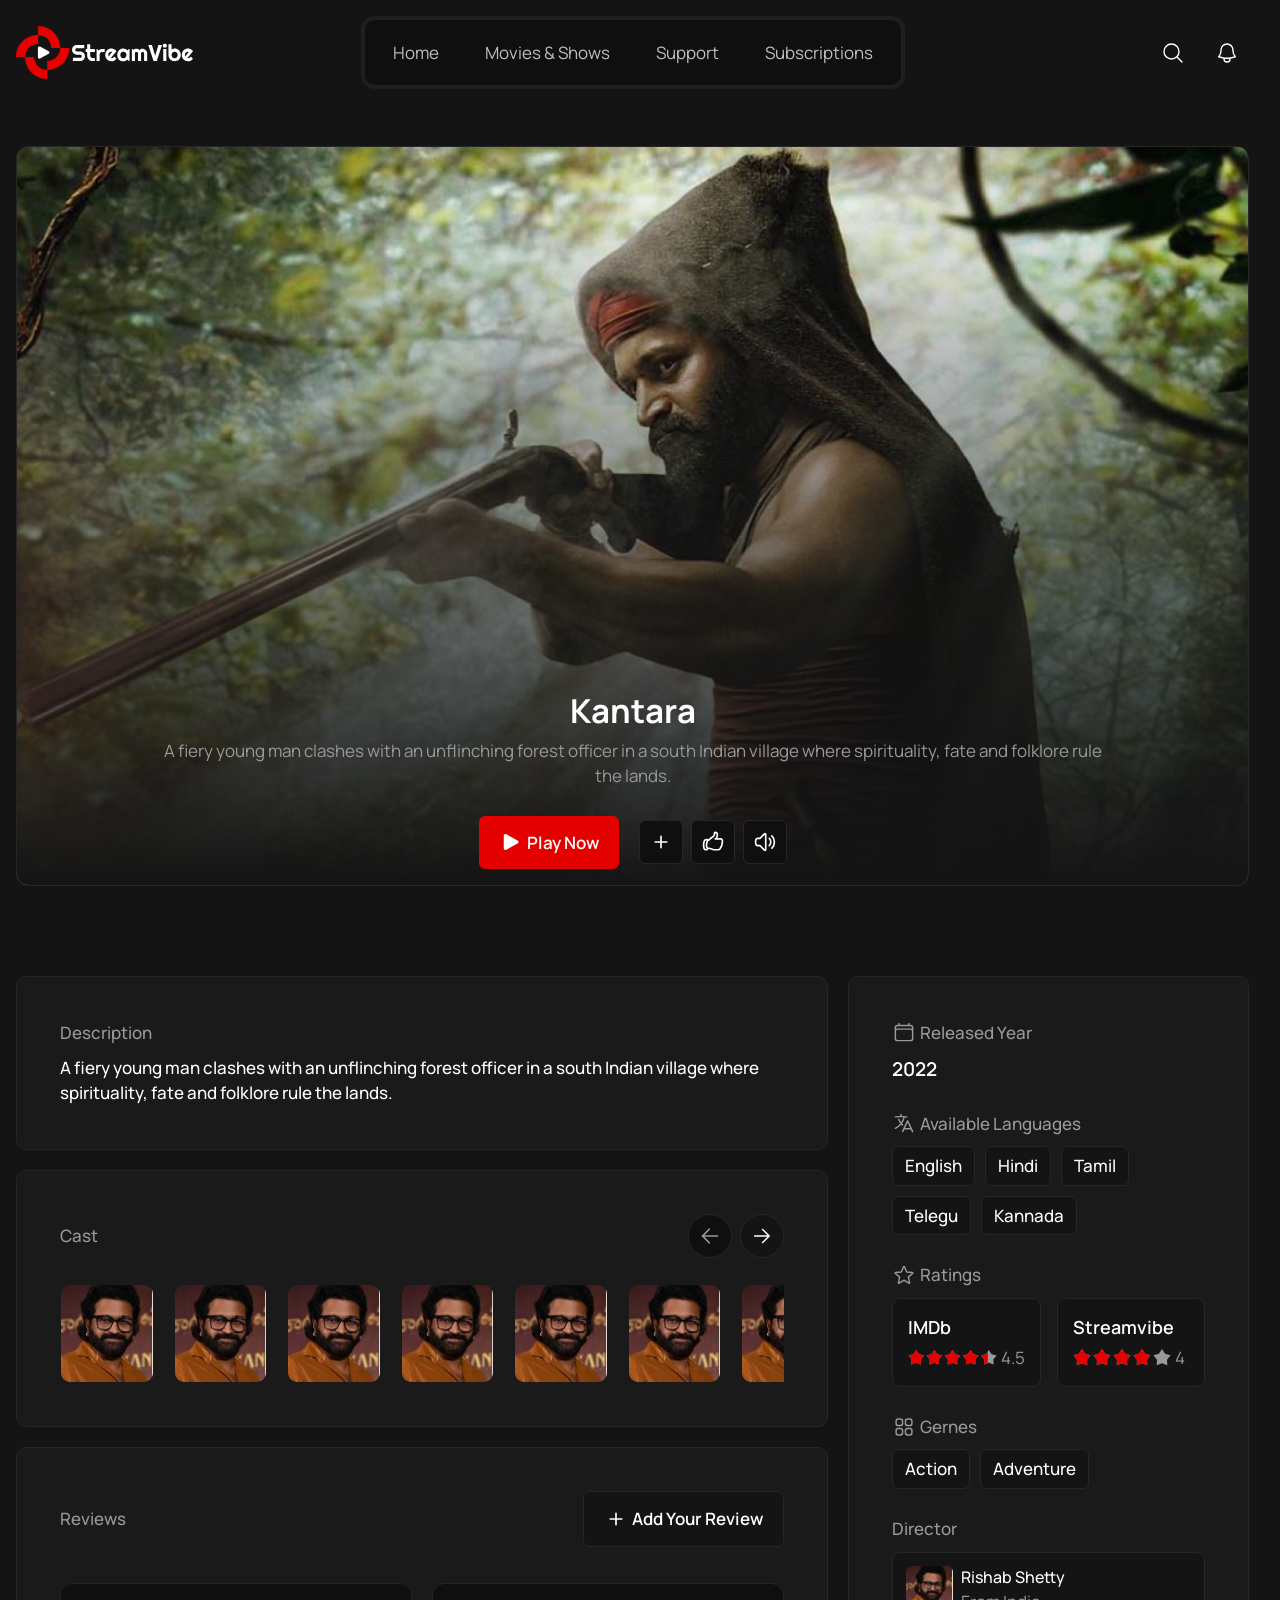
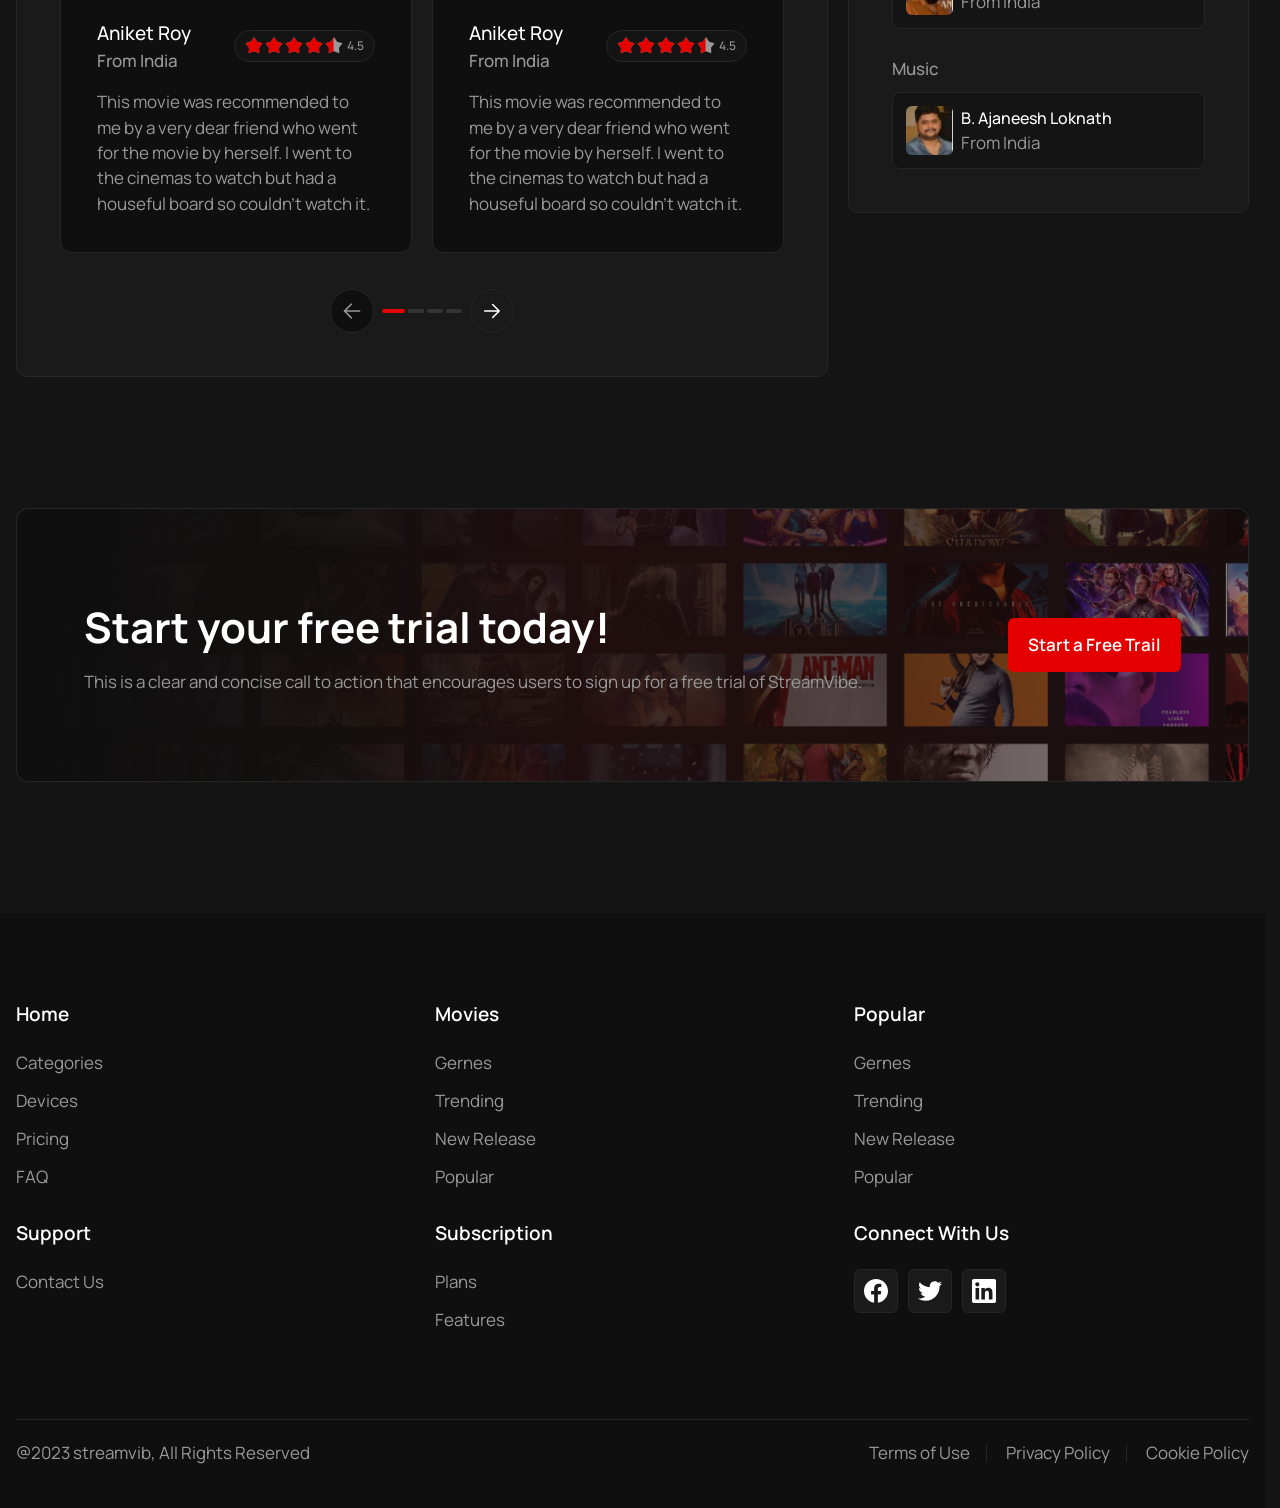
==== movie.html @ 2eebcaee "Add files via upload" ====
<!doctype html>
<html lang="en">
  <head>
    <meta charset="UTF-8">
    <meta name="viewport" content="width=device-width, initial-scale=1.0">
    <title>Stream Vibe | Movie - Kantara</title>
    <link rel="apple-touch-icon" sizes="180x180" href="/assets/images/apple-touch-icon.png">
    <link rel="icon" type="image/png" sizes="32x32" href="/assets/images/favicon-32x32.png">
    <link rel="icon" type="image/png" sizes="16x16" href="/assets/images/favicon-16x16.png">
    <link rel="manifest" href="/assets/site.webmanifest">
    <script src="/assets/main.js" type="module"></script>
    <link rel="stylesheet" href="/assets/bundle.css">
  </head>
  <body>
    <header class="header" data-js-overlay-menu="">
      <div class="header__inner container">
        <a class="header__logo logo" href="/" title="Home" aria-label="Home">
          <img class="logo__image" src="/assets/images/logo.svg" alt="" width="199" height="60" loading="eager">
        </a>
        <dialog class="header__overlay-menu-dialog" data-js-overlay-menu-dialog="">
          <nav class="header__menu">
            <ul class="header__menu-list">
              <li class="header__menu-item">
                <a class="header__menu-link" href="/">Home</a>
              </li>
              <li class="header__menu-item">
                <a class="header__menu-link" href="/movies">Movies &amp; Shows</a>
              </li>
              <li class="header__menu-item">
                <a class="header__menu-link" href="/support">Support</a>
              </li>
              <li class="header__menu-item">
                <a class="header__menu-link" href="/subscriptions">Subscriptions</a>
              </li>
            </ul>
          </nav>
          <div class="header__actions">
            <button class="header__button button button--transparent" title="Search" aria-label="Search" type="button"><span class="button__icon icon">
                <svg fill="none" stroke="currentColor">
                  <use href="/assets/images/icons.svg#search"></use>
                </svg>
              </span></button>
            <button class="header__button button button--transparent" title="Notifications" aria-label="Notifications" type="button"><span class="button__icon icon">
                <svg fill="none" stroke="currentColor">
                  <use href="/assets/images/icons.svg#notification"></use>
                </svg>
              </span></button>
          </div>
        </dialog>
        <button class="header__burger-button visible-tablet burger-button" type="button" aria-label="Open menu" title="Open menu" data-js-overlay-menu-burger-button="">
          <svg class="burger-button__svg" width="30" height="30" viewBox="0 0 100 100">
            <path class="burger-button__line burger-button__line--1" d="M 20,29.000046 H 80.000231 C 80.000231,29.000046 94.498839,28.817352 94.532987,66.711331 94.543142,77.980673 90.966081,81.670246 85.259173,81.668997 79.552261,81.667751 75.000211,74.999942 75.000211,74.999942 L 25.000021,25.000058"></path>
            <path class="burger-button__line burger-button__line--2" d="M 20,50 H 80"></path>
            <path class="burger-button__line burger-button__line--3" d="M 20,70.999954 H 80.000231 C 80.000231,70.999954 94.498839,71.182648 94.532987,33.288669 94.543142,22.019327 90.966081,18.329754 85.259173,18.331003 79.552261,18.332249 75.000211,25.000058 75.000211,25.000058 L 25.000021,74.999942"></path>
          </svg>
        </button>
      </div>
    </header>
    <main class="content">
      <section class="container" aria-labelledby="movie-banner-title">
        <div class="movie-banner-card">
          <img srcset="/assets/images/2-320x166.jpg 320w, /assets/images/2-400x208.jpg 400w, /assets/images/2-640x333.jpg 640w, /assets/images/2-800x416.jpg 800w, /assets/images/2-1024x532.jpg 1024w, /assets/images/2-1280x666.jpg 1280w, /assets/images/2-1440x749.jpg 1440w, /assets/images/2-1594x835.jpg 1594w" src="/assets/images/2-1594x835.jpg" sizes="(min-width: 1594px) 1594px, 100vw" width="1594" height="835" alt decoding="async" loading="lazy" class="movie-banner-card__image">
          <div class="movie-banner-card__inner movie-banner-card__inner--small-padding-y">
            <div class="movie-banner-card__body">
              <h1 class="movie-banner-card__title h3" id="movie-banner-title">Kantara</h1>
              <div class="movie-banner-card__description hidden-mobile">
                <p>A fiery young man clashes with an unflinching forest officer in a south Indian village where spirituality, fate and folklore rule the lands.</p>
              </div>
            </div>
            <footer class="movie-banner-card__footer">
              <button class="movie-banner-card__play-button button" type="button"><span class="button__icon icon">
                  <svg fill="currentColor" stroke="none">
                    <use href="/assets/images/icons.svg#play"></use>
                  </svg>
                </span><span class="button__label">Play Now</span></button>
              <div class="movie-banner-card__actions">
                <button class="button button--black-06" title="Add to playlist" aria-label="Add to playlist" type="button"><span class="button__icon icon">
                    <svg fill="none" stroke="currentColor">
                      <use href="/assets/images/icons.svg#plus"></use>
                    </svg>
                  </span></button>
                <button class="button button--black-06" title="Like" aria-label="Like" type="button"><span class="button__icon icon">
                    <svg fill="none" stroke="currentColor">
                      <use href="/assets/images/icons.svg#like"></use>
                    </svg>
                  </span></button>
                <button class="button button--black-06" title="Mute" aria-label="Mute" type="button"><span class="button__icon icon">
                    <svg fill="none" stroke="currentColor">
                      <use href="/assets/images/icons.svg#volume"></use>
                    </svg>
                  </span></button>
              </div>
            </footer>
          </div>
        </div>
      </section>
      <section class="movie-details container" aria-labelledby="movie-details-title">
        <h2 class="visually-hidden" id="movie-details-title">Detailed movie information</h2>
        <div class="movie-details__main">
          <div class="movie-details__panel movie-details__panel--description">
            <div class="movie-details__group">
              <h3 class="movie-details__title">Description</h3>
              <div class="movie-details__description">
                <p>A fiery young man clashes with an unflinching forest officer in a south Indian village where spirituality, fate and folklore rule the lands.</p>
              </div>
            </div>
          </div>
          <div class="movie-details__panel">
            <header class="movie-details__panel-header">
              <h3 class="movie-details__title">Cast</h3>
              <div class="slider-navigation slider-navigation--rounded" id="movie-cast-slider-navigation" data-js-slider-navigation="">
                <button class="slider-navigation__arrow-button slider-navigation__arrow-button--previous button button--black-08" title="Previous slide" aria-label="Previous slide" type="button" data-js-slider-previous-button=""><span class="button__icon icon">
                    <svg fill="none" stroke="currentColor">
                      <use href="/assets/images/icons.svg#arrow-left"></use>
                    </svg>
                  </span></button>
                <button class="slider-navigation__arrow-button slider-navigation__arrow-button--next button button--black-08" title="Next slide" aria-label="Next slide" type="button" data-js-slider-next-button=""><span class="button__icon icon">
                    <svg fill="none" stroke="currentColor">
                      <use href="/assets/images/icons.svg#arrow-right"></use>
                    </svg>
                  </span></button>
              </div>
            </header>
            <div class="slider" data-js-slider="{&quot;sliderParams&quot;:{&quot;slidesPerView&quot;:&quot;auto&quot;,&quot;spaceBetween&quot;:10,&quot;breakpoints&quot;:{&quot;1024&quot;:{&quot;slidesPerView&quot;:&quot;auto&quot;,&quot;spaceBetween&quot;:20,&quot;allowTouchMove&quot;:false}}},&quot;navigationTargetElementId&quot;:&quot;movie-cast-slider-navigation&quot;}">
              <div class="slider__swiper swiper" data-js-slider-swiper="">
                <ul class="slider__list swiper-wrapper">
                  <li class="slider__item swiper-slide">
                    <div class="person-card">
                      <img srcset="/assets/images/cast-103x109.jpg 103w" src="/assets/images/cast-103x109.jpg" sizes="(min-width: 103px) 103px, 100vw" width="103" height="109" alt="Ivan Ivanov" decoding="async" loading="lazy" class="person-card__image" title="Ivan Ivanov">
                    </div>
                  </li>
                  <li class="slider__item swiper-slide">
                    <div class="person-card">
                      <img srcset="/assets/images/cast-103x109.jpg 103w" src="/assets/images/cast-103x109.jpg" sizes="(min-width: 103px) 103px, 100vw" width="103" height="109" alt="Ivan Ivanov" decoding="async" loading="lazy" class="person-card__image" title="Ivan Ivanov">
                    </div>
                  </li>
                  <li class="slider__item swiper-slide">
                    <div class="person-card">
                      <img srcset="/assets/images/cast-103x109.jpg 103w" src="/assets/images/cast-103x109.jpg" sizes="(min-width: 103px) 103px, 100vw" width="103" height="109" alt="Ivan Ivanov" decoding="async" loading="lazy" class="person-card__image" title="Ivan Ivanov">
                    </div>
                  </li>
                  <li class="slider__item swiper-slide">
                    <div class="person-card">
                      <img srcset="/assets/images/cast-103x109.jpg 103w" src="/assets/images/cast-103x109.jpg" sizes="(min-width: 103px) 103px, 100vw" width="103" height="109" alt="Ivan Ivanov" decoding="async" loading="lazy" class="person-card__image" title="Ivan Ivanov">
                    </div>
                  </li>
                  <li class="slider__item swiper-slide">
                    <div class="person-card">
                      <img srcset="/assets/images/cast-103x109.jpg 103w" src="/assets/images/cast-103x109.jpg" sizes="(min-width: 103px) 103px, 100vw" width="103" height="109" alt="Ivan Ivanov" decoding="async" loading="lazy" class="person-card__image" title="Ivan Ivanov">
                    </div>
                  </li>
                  <li class="slider__item swiper-slide">
                    <div class="person-card">
                      <img srcset="/assets/images/cast-103x109.jpg 103w" src="/assets/images/cast-103x109.jpg" sizes="(min-width: 103px) 103px, 100vw" width="103" height="109" alt="Ivan Ivanov" decoding="async" loading="lazy" class="person-card__image" title="Ivan Ivanov">
                    </div>
                  </li>
                  <li class="slider__item swiper-slide">
                    <div class="person-card">
                      <img srcset="/assets/images/cast-103x109.jpg 103w" src="/assets/images/cast-103x109.jpg" sizes="(min-width: 103px) 103px, 100vw" width="103" height="109" alt="Ivan Ivanov" decoding="async" loading="lazy" class="person-card__image" title="Ivan Ivanov">
                    </div>
                  </li>
                  <li class="slider__item swiper-slide">
                    <div class="person-card">
                      <img srcset="/assets/images/cast-103x109.jpg 103w" src="/assets/images/cast-103x109.jpg" sizes="(min-width: 103px) 103px, 100vw" width="103" height="109" alt="Ivan Ivanov" decoding="async" loading="lazy" class="person-card__image" title="Ivan Ivanov">
                    </div>
                  </li>
                  <li class="slider__item swiper-slide">
                    <div class="person-card">
                      <img srcset="/assets/images/cast-103x109.jpg 103w" src="/assets/images/cast-103x109.jpg" sizes="(min-width: 103px) 103px, 100vw" width="103" height="109" alt="Ivan Ivanov" decoding="async" loading="lazy" class="person-card__image" title="Ivan Ivanov">
                    </div>
                  </li>
                </ul>
              </div>
            </div>
          </div>
          <div class="movie-details__panel movie-details__panel--large-gap-y">
            <header class="movie-details__panel-header">
              <h3 class="movie-details__title">Reviews</h3>
              <a class="button button--black-08" href="/"><span class="button__icon icon">
                  <svg fill="none" stroke="currentColor">
                    <use href="/assets/images/icons.svg#plus"></use>
                  </svg>
                </span><span class="button__label">Add Your Review</span></a>
            </header>
            <div class="slider" data-js-slider="{&quot;sliderParams&quot;:{&quot;slidesPerView&quot;:2,&quot;slidesPerGroup&quot;:2,&quot;breakpoints&quot;:{&quot;0&quot;:{&quot;slidesPerView&quot;:1,&quot;slidesPerGroup&quot;:1,&quot;spaceBetween&quot;:16},&quot;1024&quot;:{&quot;slidesPerView&quot;:2,&quot;slidesPerGroup&quot;:2,&quot;spaceBetween&quot;:20,&quot;allowTouchMove&quot;:false}}},&quot;navigationTargetElementId&quot;:null}">
              <div class="slider__swiper swiper" data-js-slider-swiper="">
                <ul class="slider__list swiper-wrapper">
                  <li class="slider__item swiper-slide">
                    <div class="review-card">
                      <header class="review-card__header">
                        <div class="review-card__author">
                          <h4 class="review-card__name h6">Aniket Roy</h4>
                          <p class="review-card__subtitle">From India</p>
                        </div>
                        <div class="badge"><span>
                            <div class="rating-view" aria-label="Rating: 4.5 stars" title="Rating: 4.5 stars" style="--ratingViewValue:4.5">
                              <div class="rating-view__stars">
                                <img class="rating-view__stars-unfilled" src="/assets/images/stars_unfilled.svg" width="98" height="18" alt="">
                                <img class="rating-view__stars-filled" src="/assets/images/stars_filled.svg" width="98" height="18" alt="">
                              </div>
                              <div class="rating-view__label">4.5</div>
                            </div>
                          </span></div>
                      </header>
                      <div class="review-card__body">
                        <p>This movie was recommended to me by a very dear friend who went for the movie by herself. I went to the cinemas to watch but had a houseful board so couldn’t watch it.</p>
                      </div>
                    </div>
                  </li>
                  <li class="slider__item swiper-slide">
                    <div class="review-card">
                      <header class="review-card__header">
                        <div class="review-card__author">
                          <h4 class="review-card__name h6">Aniket Roy</h4>
                          <p class="review-card__subtitle">From India</p>
                        </div>
                        <div class="badge"><span>
                            <div class="rating-view" aria-label="Rating: 4.5 stars" title="Rating: 4.5 stars" style="--ratingViewValue:4.5">
                              <div class="rating-view__stars">
                                <img class="rating-view__stars-unfilled" src="/assets/images/stars_unfilled.svg" width="98" height="18" alt="">
                                <img class="rating-view__stars-filled" src="/assets/images/stars_filled.svg" width="98" height="18" alt="">
                              </div>
                              <div class="rating-view__label">4.5</div>
                            </div>
                          </span></div>
                      </header>
                      <div class="review-card__body">
                        <p>This movie was recommended to me by a very dear friend who went for the movie by herself. I went to the cinemas to watch but had a houseful board so couldn’t watch it.</p>
                      </div>
                    </div>
                  </li>
                  <li class="slider__item swiper-slide">
                    <div class="review-card">
                      <header class="review-card__header">
                        <div class="review-card__author">
                          <h4 class="review-card__name h6">Aniket Roy</h4>
                          <p class="review-card__subtitle">From India</p>
                        </div>
                        <div class="badge"><span>
                            <div class="rating-view" aria-label="Rating: 4.5 stars" title="Rating: 4.5 stars" style="--ratingViewValue:4.5">
                              <div class="rating-view__stars">
                                <img class="rating-view__stars-unfilled" src="/assets/images/stars_unfilled.svg" width="98" height="18" alt="">
                                <img class="rating-view__stars-filled" src="/assets/images/stars_filled.svg" width="98" height="18" alt="">
                              </div>
                              <div class="rating-view__label">4.5</div>
                            </div>
                          </span></div>
                      </header>
                      <div class="review-card__body">
                        <p>This movie was recommended to me by a very dear friend who went for the movie by herself. I went to the cinemas to watch but had a houseful board so couldn’t watch it.</p>
                      </div>
                    </div>
                  </li>
                  <li class="slider__item swiper-slide">
                    <div class="review-card">
                      <header class="review-card__header">
                        <div class="review-card__author">
                          <h4 class="review-card__name h6">Aniket Roy</h4>
                          <p class="review-card__subtitle">From India</p>
                        </div>
                        <div class="badge"><span>
                            <div class="rating-view" aria-label="Rating: 4.5 stars" title="Rating: 4.5 stars" style="--ratingViewValue:4.5">
                              <div class="rating-view__stars">
                                <img class="rating-view__stars-unfilled" src="/assets/images/stars_unfilled.svg" width="98" height="18" alt="">
                                <img class="rating-view__stars-filled" src="/assets/images/stars_filled.svg" width="98" height="18" alt="">
                              </div>
                              <div class="rating-view__label">4.5</div>
                            </div>
                          </span></div>
                      </header>
                      <div class="review-card__body">
                        <p>This movie was recommended to me by a very dear friend who went for the movie by herself. I went to the cinemas to watch but had a houseful board so couldn’t watch it.</p>
                      </div>
                    </div>
                  </li>
                  <li class="slider__item swiper-slide">
                    <div class="review-card">
                      <header class="review-card__header">
                        <div class="review-card__author">
                          <h4 class="review-card__name h6">Aniket Roy</h4>
                          <p class="review-card__subtitle">From India</p>
                        </div>
                        <div class="badge"><span>
                            <div class="rating-view" aria-label="Rating: 4.5 stars" title="Rating: 4.5 stars" style="--ratingViewValue:4.5">
                              <div class="rating-view__stars">
                                <img class="rating-view__stars-unfilled" src="/assets/images/stars_unfilled.svg" width="98" height="18" alt="">
                                <img class="rating-view__stars-filled" src="/assets/images/stars_filled.svg" width="98" height="18" alt="">
                              </div>
                              <div class="rating-view__label">4.5</div>
                            </div>
                          </span></div>
                      </header>
                      <div class="review-card__body">
                        <p>This movie was recommended to me by a very dear friend who went for the movie by herself. I went to the cinemas to watch but had a houseful board so couldn’t watch it.</p>
                      </div>
                    </div>
                  </li>
                  <li class="slider__item swiper-slide">
                    <div class="review-card">
                      <header class="review-card__header">
                        <div class="review-card__author">
                          <h4 class="review-card__name h6">Aniket Roy</h4>
                          <p class="review-card__subtitle">From India</p>
                        </div>
                        <div class="badge"><span>
                            <div class="rating-view" aria-label="Rating: 4.5 stars" title="Rating: 4.5 stars" style="--ratingViewValue:4.5">
                              <div class="rating-view__stars">
                                <img class="rating-view__stars-unfilled" src="/assets/images/stars_unfilled.svg" width="98" height="18" alt="">
                                <img class="rating-view__stars-filled" src="/assets/images/stars_filled.svg" width="98" height="18" alt="">
                              </div>
                              <div class="rating-view__label">4.5</div>
                            </div>
                          </span></div>
                      </header>
                      <div class="review-card__body">
                        <p>This movie was recommended to me by a very dear friend who went for the movie by herself. I went to the cinemas to watch but had a houseful board so couldn’t watch it.</p>
                      </div>
                    </div>
                  </li>
                  <li class="slider__item swiper-slide">
                    <div class="review-card">
                      <header class="review-card__header">
                        <div class="review-card__author">
                          <h4 class="review-card__name h6">Aniket Roy</h4>
                          <p class="review-card__subtitle">From India</p>
                        </div>
                        <div class="badge"><span>
                            <div class="rating-view" aria-label="Rating: 4.5 stars" title="Rating: 4.5 stars" style="--ratingViewValue:4.5">
                              <div class="rating-view__stars">
                                <img class="rating-view__stars-unfilled" src="/assets/images/stars_unfilled.svg" width="98" height="18" alt="">
                                <img class="rating-view__stars-filled" src="/assets/images/stars_filled.svg" width="98" height="18" alt="">
                              </div>
                              <div class="rating-view__label">4.5</div>
                            </div>
                          </span></div>
                      </header>
                      <div class="review-card__body">
                        <p>This movie was recommended to me by a very dear friend who went for the movie by herself. I went to the cinemas to watch but had a houseful board so couldn’t watch it.</p>
                      </div>
                    </div>
                  </li>
                  <li class="slider__item swiper-slide">
                    <div class="review-card">
                      <header class="review-card__header">
                        <div class="review-card__author">
                          <h4 class="review-card__name h6">Aniket Roy</h4>
                          <p class="review-card__subtitle">From India</p>
                        </div>
                        <div class="badge"><span>
                            <div class="rating-view" aria-label="Rating: 4.5 stars" title="Rating: 4.5 stars" style="--ratingViewValue:4.5">
                              <div class="rating-view__stars">
                                <img class="rating-view__stars-unfilled" src="/assets/images/stars_unfilled.svg" width="98" height="18" alt="">
                                <img class="rating-view__stars-filled" src="/assets/images/stars_filled.svg" width="98" height="18" alt="">
                              </div>
                              <div class="rating-view__label">4.5</div>
                            </div>
                          </span></div>
                      </header>
                      <div class="review-card__body">
                        <p>This movie was recommended to me by a very dear friend who went for the movie by herself. I went to the cinemas to watch but had a houseful board so couldn’t watch it.</p>
                      </div>
                    </div>
                  </li>
                </ul>
              </div>
              <div class="slider__navigation slider-navigation slider-navigation--rounded" data-js-slider-navigation="">
                <button class="slider-navigation__arrow-button slider-navigation__arrow-button--previous button button--black-10" title="Previous slide" aria-label="Previous slide" type="button" data-js-slider-previous-button=""><span class="button__icon icon">
                    <svg fill="none" stroke="currentColor">
                      <use href="/assets/images/icons.svg#arrow-left"></use>
                    </svg>
                  </span></button>
                <div class="slider-navigation__pagination" data-js-slider-pagination=""></div>
                <button class="slider-navigation__arrow-button slider-navigation__arrow-button--next button button--black-10" title="Next slide" aria-label="Next slide" type="button" data-js-slider-next-button=""><span class="button__icon icon">
                    <svg fill="none" stroke="currentColor">
                      <use href="/assets/images/icons.svg#arrow-right"></use>
                    </svg>
                  </span></button>
              </div>
            </div>
          </div>
        </div>
        <aside class="movie-details__info">
          <div class="movie-details__panel">
            <div class="movie-details__groups">
              <div class="movie-details__group">
                <h3 class="movie-details__title"><span class="icon">
                    <svg fill="none" stroke="currentColor">
                      <use href="/assets/images/icons.svg#calendar"></use>
                    </svg>
                  </span><span>Released Year</span></h3>
                <div class="movie-details__description">
                  <time class="h6" dateTime="2022">2022</time>
                </div>
              </div>
              <div class="movie-details__group">
                <h3 class="movie-details__title"><span class="icon">
                    <svg fill="none" stroke="currentColor">
                      <use href="/assets/images/icons.svg#translate"></use>
                    </svg>
                  </span><span>Available Languages</span></h3>
                <div class="tags">
                  <ul class="tags__list">
                    <li class="tags__item">English</li>
                    <li class="tags__item">Hindi</li>
                    <li class="tags__item">Tamil</li>
                    <li class="tags__item">Telegu</li>
                    <li class="tags__item">Kannada</li>
                  </ul>
                </div>
              </div>
              <div class="movie-details__group">
                <h3 class="movie-details__title"><span class="icon">
                    <svg fill="none" stroke="currentColor">
                      <use href="/assets/images/icons.svg#star"></use>
                    </svg>
                  </span><span>Ratings</span></h3>
                <div class="ratings">
                  <ul class="ratings__list">
                    <li class="ratings__item">
                      <h4 class="ratings__title">IMDb</h4>
                      <div class="rating-view" aria-label="Rating: 4.5 stars" title="Rating: 4.5 stars" style="--ratingViewValue:4.5">
                        <div class="rating-view__stars">
                          <img class="rating-view__stars-unfilled" src="/assets/images/stars_unfilled.svg" width="98" height="18" alt="">
                          <img class="rating-view__stars-filled" src="/assets/images/stars_filled.svg" width="98" height="18" alt="">
                        </div>
                        <div class="rating-view__label">4.5</div>
                      </div>
                    </li>
                    <li class="ratings__item">
                      <h4 class="ratings__title">Streamvibe</h4>
                      <div class="rating-view" aria-label="Rating: 4 stars" title="Rating: 4 stars" style="--ratingViewValue:4">
                        <div class="rating-view__stars">
                          <img class="rating-view__stars-unfilled" src="/assets/images/stars_unfilled.svg" width="98" height="18" alt="">
                          <img class="rating-view__stars-filled" src="/assets/images/stars_filled.svg" width="98" height="18" alt="">
                        </div>
                        <div class="rating-view__label">4</div>
                      </div>
                    </li>
                  </ul>
                </div>
              </div>
              <div class="movie-details__group">
                <h3 class="movie-details__title"><span class="icon">
                    <svg fill="none" stroke="currentColor">
                      <use href="/assets/images/icons.svg#genres"></use>
                    </svg>
                  </span><span>Gernes</span></h3>
                <div class="tags">
                  <ul class="tags__list">
                    <li class="tags__item">Action</li>
                    <li class="tags__item">Adventure</li>
                  </ul>
                </div>
              </div>
              <div class="movie-details__group">
                <h3 class="movie-details__title">Director</h3>
                <div class="person-card">
                  <img srcset="/assets/images/director-48x50.jpg 48w" src="/assets/images/director-48x50.jpg" sizes="(min-width: 48px) 48px, 100vw" width="48" height="50" alt decoding="async" loading="lazy" class="person-card__image">
                  <div class="person-card__body">
                    <h4 class="person-card__name">Rishab Shetty</h4>
                    <p class="person-card__subtitle">From India</p>
                  </div>
                </div>
              </div>
              <div class="movie-details__group">
                <h3 class="movie-details__title">Music</h3>
                <div class="person-card">
                  <img srcset="/assets/images/music-48x50.jpg 48w" src="/assets/images/music-48x50.jpg" sizes="(min-width: 48px) 48px, 100vw" width="48" height="50" alt decoding="async" loading="lazy" class="person-card__image">
                  <div class="person-card__body">
                    <h4 class="person-card__name">B. Ajaneesh Loknath</h4>
                    <p class="person-card__subtitle">From India</p>
                  </div>
                </div>
              </div>
            </div>
          </div>
        </aside>
      </section>
      <section class="banner container" aria-labelledby="banner-title">
        <div class="banner__inner">
          <div class="banner__body">
            <h2 class="banner__title" id="banner-title">Start your free trial today!</h2>
            <div class="banner__description">
              <p>This is a clear and concise call to action that encourages users to sign up for a free trial of StreamVibe.</p>
            </div>
          </div>
          <a class="banner__button button" href="/subscriptions"><span class="button__label">Start a Free Trail</span></a>
        </div>
      </section>
    </main>
    <footer class="footer">
      <div class="footer__inner container">
        <nav class="footer__menu">
          <div class="footer__menu-column">
            <a class="footer__menu-title h6" href="/">Home</a>
            <ul class="footer__menu-list">
              <li class="footer__menu-item">
                <a class="footer__menu-link" href="/">Categories</a>
              </li>
              <li class="footer__menu-item">
                <a class="footer__menu-link" href="/">Devices</a>
              </li>
              <li class="footer__menu-item">
                <a class="footer__menu-link" href="/">Pricing</a>
              </li>
              <li class="footer__menu-item">
                <a class="footer__menu-link" href="/">FAQ</a>
              </li>
            </ul>
          </div>
          <div class="footer__menu-column">
            <a class="footer__menu-title h6" href="/">Movies</a>
            <ul class="footer__menu-list">
              <li class="footer__menu-item">
                <a class="footer__menu-link" href="/">Gernes</a>
              </li>
              <li class="footer__menu-item">
                <a class="footer__menu-link" href="/">Trending</a>
              </li>
              <li class="footer__menu-item">
                <a class="footer__menu-link" href="/">New Release</a>
              </li>
              <li class="footer__menu-item">
                <a class="footer__menu-link" href="/">Popular</a>
              </li>
            </ul>
          </div>
          <div class="footer__menu-column">
            <a class="footer__menu-title h6" href="/">Popular</a>
            <ul class="footer__menu-list">
              <li class="footer__menu-item">
                <a class="footer__menu-link" href="/">Gernes</a>
              </li>
              <li class="footer__menu-item">
                <a class="footer__menu-link" href="/">Trending</a>
              </li>
              <li class="footer__menu-item">
                <a class="footer__menu-link" href="/">New Release</a>
              </li>
              <li class="footer__menu-item">
                <a class="footer__menu-link" href="/">Popular</a>
              </li>
            </ul>
          </div>
          <div class="footer__menu-column">
            <a class="footer__menu-title h6" href="/">Support</a>
            <ul class="footer__menu-list">
              <li class="footer__menu-item">
                <a class="footer__menu-link" href="/">Contact Us</a>
              </li>
            </ul>
          </div>
          <div class="footer__menu-column">
            <a class="footer__menu-title h6" href="/">Subscription</a>
            <ul class="footer__menu-list">
              <li class="footer__menu-item">
                <a class="footer__menu-link" href="/">Plans</a>
              </li>
              <li class="footer__menu-item">
                <a class="footer__menu-link" href="/">Features</a>
              </li>
            </ul>
          </div>
          <div class="footer__menu-column">
            <a class="footer__menu-title h6" href="/">Connect With Us</a>
            <div class="footer__soc1als soc1als">
              <ul class="soc1als__list">
                <li class="soc1als__item">
                  <a class="soc1als__link button button--black-10" title="Facebook" aria-label="Facebook" href="/" target="_blank"><span class="button__icon icon">
                      <svg fill="currentColor" stroke="none">
                        <use href="/assets/images/icons.svg#facebook"></use>
                      </svg>
                    </span></a>
                </li>
                <li class="soc1als__item">
                  <a class="soc1als__link button button--black-10" title="Twitter" aria-label="Twitter" href="/" target="_blank"><span class="button__icon icon">
                      <svg fill="currentColor" stroke="none">
                        <use href="/assets/images/icons.svg#twitter"></use>
                      </svg>
                    </span></a>
                </li>
                <li class="soc1als__item">
                  <a class="soc1als__link button button--black-10" title="LinkedIn" aria-label="LinkedIn" href="/" target="_blank"><span class="button__icon icon">
                      <svg fill="currentColor" stroke="none">
                        <use href="/assets/images/icons.svg#linked-in"></use>
                      </svg>
                    </span></a>
                </li>
              </ul>
            </div>
          </div>
        </nav>
        <div class="footer__extra">
          <p class="footer__copyright">@<time dateTime="2023">2023</time> streamvib, All Rights Reserved</p>
          <div class="footer__extra-links">
            <a class="footer__extra-link" href="/">Terms of Use</a>
            <a class="footer__extra-link" href="/">Privacy Policy</a>
            <a class="footer__extra-link" href="/">Cookie Policy</a>
          </div>
        </div>
      </div>
    </footer>
  </body>
</html>
---- assets/bundle.css ----
@charset "UTF-8";*,:before,:after{box-sizing:border-box}:where(ul,ol):where([class]){padding-left:0}body,:where(blockquote,figure):where([class]){margin:0}:where(h1,h2,h3,h4,h5,h6,p,ul,ol,dl):where([class]){margin-top:0;margin-bottom:0}:where(dd[class]){margin-left:0}:where(fieldset[class]){margin-left:0;padding:0;border:none}:where(ul[class]){list-style:none}:where(address[class]){font-style:normal}p{--paragraphMarginBottom: 1.5rem;margin-top:0;margin-bottom:0}p:where(:not([class]):not(:last-child)){margin-bottom:var(--paragraphMarginBottom)}img,video{display:block;max-width:100%;height:auto}input,textarea,select,button{font:inherit}html{height:100%;scrollbar-gutter:stable}html,:has(:target){scroll-behavior:smooth}body{min-height:100%;line-height:1.5}a:where([class]){display:inline-flex}button,label{cursor:pointer}:where([fill]:not([fill=none]):not([fill^=url])){fill:currentColor}:where([stroke]:not([stroke=none]):not([stroke^=url])){stroke:currentColor}svg *{transition-property:fill,stroke}:where(table){border-collapse:collapse;border-color:currentColor}@media (prefers-reduced-motion: reduce){*,:before,:after{animation-duration:.01ms!important;animation-iteration-count:1!important;transition-duration:.01ms!important;scroll-behavior:auto!important}}@font-face{font-family:Manrope;src:url(/assets/fonts/Manrope-Regular.woff2) format("woff2");font-weight:400;font-style:normal;font-display:swap}@font-face{font-family:Manrope;src:url(/assets/fonts/Manrope-Medium.woff2) format("woff2");font-weight:500;font-style:normal;font-display:swap}@font-face{font-family:Manrope;src:url(/assets/fonts/Manrope-SemiBold.woff2) format("woff2");font-weight:600;font-style:normal;font-display:swap}@font-face{font-family:Manrope;src:url(/assets/fonts/Manrope-Bold.woff2) format("woff2");font-weight:700;font-style:normal;font-display:swap}:root{--color-white: #FFFFFF;--color-black: #000000;--color-red-45: #E50000;--color-red-50: #FF0000;--color-red-55: #FF1919;--color-red-60: #FF3333;--color-red-80: #FF9999;--color-red-90: #FFCCCC;--color-red-95: #FFE5E5;--color-red-99: #FFFAFA;--color-black-06: #0F0F0F;--color-black-08: #141414;--color-black-10: #1A1A1A;--color-black-12: #1F1F1F;--color-black-15: #262626;--color-black-20: #333333;--color-black-25: #404040;--color-black-30: #4C4C4C;--color-gray-60: #999999;--color-gray-65: #A6A6A6;--color-gray-70: #B3B3B3;--color-gray-75: #BFBFBF;--color-gray-90: #E4E4E7;--color-gray-95: #F1F1F3;--color-gray-97: #F7F7F8;--color-gray-99: #FCFCFD;--border: var(--border-width-s) solid var(--color-black-15);--border-width-xl: .375rem;--border-width-l: .25rem;--border-width-m: .1875rem;--border-width-s: .0625rem;--border-radius-l: .75rem;--border-radius-m: .625rem;--border-radius-s: .5rem;--border-radius-xs: .375rem;--border-radius-xxs: .3125rem;--border-radius-xxxs: .25rem;--font-family-base: "Manrope", sans-serif;--container-width: clamp(80rem, 0rem + 100vw, 100rem);--container-padding-x: 1rem;--section-padding-y: clamp(2.5rem, 1.7949380165rem + 2.8925619835vw, 4.6875rem);--field-padding-x: clamp(1rem, 0rem + 1.25vw, 1.25rem);--transition-duration: .2s;--transition-duration-longer: .4s}.container{width:100%;max-width:calc(var(--container-width) + var(--container-padding-x) * 2);margin-left:auto;margin-right:auto;padding-left:var(--container-padding-x);padding-right:var(--container-padding-x)}.visually-hidden{position:absolute!important;width:.0625rem!important;height:.0625rem!important;margin:-.0625rem!important;border:0!important;padding:0!important;white-space:nowrap!important;clip-path:inset(100%)!important;clip:rect(0 0 0 0)!important;overflow:hidden!important}@media (min-width: 63.9385rem){.visible-tablet{display:none!important}}@media (max-width: 63.9375rem){.hidden-tablet{display:none!important}}@media (min-width: 47.9385rem){.visible-mobile{display:none!important}}@media (max-width: 47.9375rem){.hidden-mobile{display:none!important}}html.is-lock{overflow:hidden}body{font-size:clamp(.875rem,.7944214876rem + .3305785124vw,1.125rem);display:flex;flex-direction:column;font-family:var(--font-family-base);color:var(--color-gray-60);background-color:var(--color-black-08)}main{flex-grow:1}h1,.h1,h2,.h2,h3,.h3,h4,.h4,h5,.h5,h6,.h6{color:var(--color-white)}h1,.h1{font-size:clamp(1.75rem,1.145661157rem + 2.479338843vw,3.625rem);font-weight:700}h2,.h2{font-size:clamp(1.5rem,1.0165289256rem + 1.9834710744vw,3rem);font-weight:700}h3,.h3{font-size:clamp(1.25rem,.8873966942rem + 1.4876033058vw,2.375rem);font-weight:700}h4,.h4{font-size:clamp(1.125rem,1.0041322314rem + .4958677686vw,1.5rem);font-weight:600}h5,.h5{font-size:clamp(1.125rem,1.0444214876rem + .3305785124vw,1.375rem);font-weight:500}h6,.h6{font-size:clamp(1rem,.9194214876rem + .3305785124vw,1.25rem);font-weight:600}a,button,label,input,textarea,select,svg *{transition-duration:var(--transition-duration)}a{color:inherit}@media (any-hover: hover){a:hover{color:var(--color-red-45)}}@media (any-hover: none){a:active{color:var(--color-red-45)}}a[class]{-webkit-text-decoration:none;text-decoration:none}:focus-visible{outline:.125rem dashed var(--color-white);outline-offset:.25rem;transition-duration:0s!important}:has(.swiper){min-width:0}.header{position:sticky;z-index:100;top:0;width:100%;padding-top:clamp(.875rem,.7138429752rem + .6611570248vw,1.375rem);padding-bottom:clamp(.875rem,.7138429752rem + .6611570248vw,1.375rem);border-bottom:var(--border-width-s) solid transparent;animation-name:scrolling-header;animation-fill-mode:both;animation-timeline:scroll();animation-range:0 6.25rem}@keyframes scrolling-header{to{padding-top:.625rem;padding-bottom:.625rem;background-color:var(--color-black-08);border-color:var(--color-black-15)}}@supports not (animation-timeline: scroll()){.header{padding-top:.625rem;padding-bottom:.625rem;background-color:var(--color-black-08);border-color:var(--color-black-15);position:sticky!important}}.header.is-fixed{position:fixed}.header__inner{display:grid;grid-template-columns:1fr auto 1fr;align-items:center;grid-column-gap:1rem;-moz-column-gap:1rem;column-gap:1rem}@media (max-width: 63.9375rem){.header__inner{display:flex;justify-content:space-between}}.header__overlay-menu-dialog{position:fixed;top:0;right:0;bottom:0;left:0;flex-direction:column-reverse;justify-content:start;row-gap:1rem;width:100%;height:100%;padding:var(--container-padding-x);background-color:var(--color-black-20);border:none;transition-duration:var(--transition-duration);transition-behavior:allow-discrete}@media (min-width: 63.9385rem){.header__overlay-menu-dialog{display:contents}}@media (max-width: 63.9375rem){.header__overlay-menu-dialog[open]{display:flex}@starting-style{.header__overlay-menu-dialog[open]{opacity:0;translate:50%}}.header__overlay-menu-dialog:not([open]){opacity:0;translate:50%}}.header__menu{border-radius:var(--border-radius-l)}@media (max-width: 90rem){.header__menu{border-radius:var(--border-radius-m)}}@media (min-width: 63.9385rem){.header__menu{padding:clamp(.5rem,0rem + .625vw,.625rem);background-color:var(--color-black-06);outline:var(--border-width-l) solid var(--color-black-12)}}@media (max-width: 63.9375rem){.header__menu{display:flex;justify-content:center;height:100%;border-radius:0;overflow-y:auto}}.header__menu-list{display:flex;align-items:center;-moz-column-gap:.375rem;column-gap:.375rem}@media (max-width: 63.9375rem){.header__menu-list{flex-direction:column;row-gap:1rem;margin-top:auto;margin-bottom:auto}}.header__menu-link{padding:clamp(.75rem,.25rem + .625vw,.875rem) clamp(1.25rem,.25rem + 1.25vw,1.5rem);color:var(--color-gray-75);border-radius:var(--border-radius-s)}@media (max-width: 63.9375rem){.header__menu-link{font-size:1.25rem}}@media (any-hover: hover){.header__menu-link:hover{color:var(--color-white);background-color:var(--color-red-60)}}@media (any-hover: none){.header__menu-link:active{color:var(--color-white);background-color:var(--color-red-60)}}.header__menu-link.is-active{font-weight:500;color:var(--color-white);background-color:var(--color-black-10);pointer-events:none}.header__actions{display:flex;align-items:center;-moz-column-gap:.625rem;column-gap:.625rem}@media (min-width: 63.9385rem){.header__actions{justify-content:end}}.header__burger-button{position:relative}.logo{width:clamp(7.25rem,5.5779958678rem + 6.8595041322vw,12.4375rem)}.button{display:inline-flex;justify-content:center;align-items:center;-moz-column-gap:.25rem;column-gap:.25rem;padding:clamp(.875rem,-.125rem + 1.25vw,1.125rem) clamp(1.25rem,.25rem + 1.25vw,1.5rem);font-weight:600;text-align:center;color:var(--color-white);background-color:var(--color-red-45);border:none;border-radius:var(--border-radius-s);-webkit-user-select:none;-moz-user-select:none;user-select:none;cursor:pointer}@media (max-width: 90rem){.button{border-radius:var(--border-radius-xs)}}@media (any-hover: hover){.button:hover{color:var(--color-white);background-color:var(--color-red-60)}}@media (any-hover: none){.button:active{color:var(--color-white);background-color:var(--color-red-60)}}.button:active{scale:1.05}.button:disabled{color:var(--color-gray-60);background-color:var(--color-black-06);pointer-events:none}.button:has(.button__icon:only-child){width:clamp(2.75rem,-.25rem + 3.75vw,3.5rem);height:clamp(2.75rem,-.25rem + 3.75vw,3.5rem);padding:0}.button--transparent{background-color:transparent}.button--transparent:has(.button__icon:only-child){width:2.75rem;height:2.75rem}.button--transparent:has(.button__icon:only-child) .button__icon{--iconSize: clamp(1.5rem, -1rem + 3.125vw, 2.125rem)}.button--black-06,.button--black-08,.button--black-10{border:var(--border)}.button--black-06{background-color:var(--color-black-06)}.button--black-08{background-color:var(--color-black-08)}.button--black-10{background-color:var(--color-black-10)}.icon{--iconSize: clamp(1.5rem, .5rem + 1.25vw, 1.75rem);width:clamp(1.5rem,.5rem + 1.25vw,1.75rem);width:var(--iconSize);height:clamp(1.5rem,.5rem + 1.25vw,1.75rem);height:var(--iconSize);display:inline-flex}.icon svg{width:100%;height:100%}.burger-button{display:inline-flex;justify-content:center;align-items:center;width:3.1875rem;height:3.1875rem;padding:0;background-color:var(--color-black-10);border:var(--border-width-m) solid var(--color-black-15);border-radius:var(--border-radius-xs)}@media (any-hover: hover){.burger-button:hover{background-color:var(--color-red-60);border-color:transparent}}@media (any-hover: none){.burger-button:active{background-color:var(--color-red-60);border-color:transparent}}.burger-button.is-active .burger-button__line{stroke-dasharray:90 207;stroke-dashoffset:-134}.burger-button.is-active .burger-button__line--2{stroke-dasharray:1 60;stroke-dashoffset:-30}.burger-button:not(.is-active) .burger-button__line--3{stroke-dasharray:30 207;stroke-dashoffset:-30}.burger-button__line{fill:none;stroke:var(--color-white);stroke-width:6;stroke-linecap:round;stroke-dasharray:60 207;transition:stroke-dasharray var(--transition-duration-longer) cubic-bezier(.4,0,.2,1),stroke-dashoffset var(--transition-duration-longer) cubic-bezier(.4,0,.2,1)}.burger-button__line--2{stroke-dasharray:60 60}.content{padding-top:clamp(2.5rem,0rem + 3.125vw,3.125rem);padding-bottom:var(--section-padding-y)}.content--reset-padding-top{padding-top:0}.footer{background-color:var(--color-black-06)}.footer__menu{--footerMenuColumns: 6;display:grid;grid-template-columns:repeat(6,1fr);grid-template-columns:repeat(var(--footerMenuColumns),1fr);grid-gap:1.875rem clamp(.625rem,.222107438rem + 1.652892562vw,1.875rem);gap:1.875rem clamp(.625rem,.222107438rem + 1.652892562vw,1.875rem);padding-top:clamp(3.125rem,2.117768595rem + 4.132231405vw,6.25rem);padding-bottom:clamp(3.125rem,2.117768595rem + 4.132231405vw,6.25rem);border-bottom:var(--border)}@media (max-width: 90rem){.footer__menu{--footerMenuColumns: 3}}@media (max-width: 47.9375rem){.footer__menu{--footerMenuColumns: 2}}.footer__menu-column{display:flex;flex-direction:column;align-items:start;row-gap:clamp(1rem,.8388429752rem + .6611570248vw,1.5rem)}.footer__menu-list{display:flex;flex-direction:column;align-items:start;row-gap:clamp(.5rem,.3791322314rem + .4958677686vw,.875rem)}.footer__extra{display:flex;justify-content:space-between;align-items:center;-moz-column-gap:1rem;column-gap:1rem;padding-top:clamp(1.25rem,.25rem + 1.25vw,1.5rem);padding-bottom:clamp(1.25rem,.645661157rem + 2.479338843vw,3.125rem)}@media (max-width: 47.9375rem){.footer__extra{flex-direction:column;row-gap:1.25rem}}.footer__extra-link:not(:last-child){align-items:center}.footer__extra-link:not(:last-child):after{content:"";height:1em;margin-left:clamp(1rem,0rem + 1.25vw,1.25rem);margin-right:clamp(1rem,0rem + 1.25vw,1.25rem);border-right:var(--border)}.soc1als__list{display:flex;flex-wrap:wrap;gap:.625rem clamp(.625rem,-.375rem + 1.25vw,.875rem)}.banner{padding-top:var(--section-padding-y);padding-bottom:var(--section-padding-y)}.banner__inner{display:flex;justify-content:space-between;align-items:center;-moz-column-gap:6.25rem;column-gap:6.25rem;padding:clamp(3.125rem,2.117768595rem + 4.132231405vw,6.25rem) clamp(1.875rem,.867768595rem + 4.132231405vw,5rem);background:linear-gradient(90deg,var(--color-black-06) 2.42%,rgba(20,15,15,.97) 25.46%,rgba(34,14,14,.91) 46.72%,rgba(229,0,0,0) 168.98%),url(/assets/images/bg.png) center/cover no-repeat;border:var(--border);border-radius:var(--border-radius-l)}@media (max-width: 63.9375rem){.banner__inner{flex-direction:column;row-gap:3.125rem;text-align:center}}@media (max-width: 30rem){.banner__inner{background:url(/assets/images/bg_mobile.png) center/cover no-repeat}}.banner__body{display:grid;grid-row-gap:clamp(.625rem,-.375rem + 1.25vw,.875rem);row-gap:clamp(.625rem,-.375rem + 1.25vw,.875rem)}.banner__button{flex-shrink:0}.hero{display:flex;flex-direction:column;min-height:100vh;padding-bottom:var(--section-padding-y);text-align:center}@media (max-width: 47.9375rem){.hero{min-height:39.9375rem}}.hero__pano{--heroGradientColorStart: var(--color-black-08);--heroGradientColorEnd: transparent 67.5%;display:flex;justify-content:center;align-items:center;flex-grow:1;padding-top:clamp(9.375rem,8.4684917355rem + 3.7190082645vw,12.1875rem);padding-bottom:clamp(3.125rem,1.493285124rem + 6.694214876vw,8.1875rem);background:linear-gradient(to bottom,var(--heroGradientColorStart),transparent 67.5%),linear-gradient(to top,var(--heroGradientColorStart),transparent 67.5%),url(/assets/images/bg2.png) 50%/cover;background:linear-gradient(to bottom,var(--heroGradientColorStart),var(--heroGradientColorEnd)),linear-gradient(to top,var(--heroGradientColorStart),var(--heroGradientColorEnd)),url(/assets/images/bg2.png) 50%/cover}.hero__play-button{width:clamp(12.5rem,7.0609504132rem + 22.3140495868vw,29.375rem);height:clamp(12.5rem,7.0609504132rem + 22.3140495868vw,29.375rem);padding:0;background-color:transparent;border:none}.hero__title{margin-top:-.5em;margin-bottom:clamp(.625rem,-.375rem + 1.25vw,.875rem)}.hero__description{margin-bottom:clamp(1.875rem,1.472107438rem + 1.652892562vw,3.125rem)}.hero__body{padding-bottom:clamp(1.25rem,.645661157rem + 2.479338843vw,3.125rem)}.section{display:grid;grid-row-gap:clamp(2.5rem,1.694214876rem + 3.305785124vw,5rem);row-gap:clamp(2.5rem,1.694214876rem + 3.305785124vw,5rem);padding-top:var(--section-padding-y);padding-bottom:var(--section-padding-y)}.section__header{display:flex;justify-content:space-between;align-items:center;-moz-column-gap:1rem;column-gap:1rem}@media (max-width: 47.9375rem){.section__header{flex-direction:column;align-items:start;row-gap:1.25rem}}.section__header:has(.section__description){align-items:end}@media (max-width: 47.9375rem){.section__header:has(.section__description){align-items:start}}.section__info{display:grid;grid-row-gap:clamp(.625rem,-.375rem + 1.25vw,.875rem);row-gap:clamp(.625rem,-.375rem + 1.25vw,.875rem)}.category-card{--categoryCardImagesGradientOpacity: 1;display:flex;flex-direction:column;padding:clamp(1.25rem,1.048553719rem + .826446281vw,1.875rem);background-color:var(--color-black-10);border:var(--border);border-radius:var(--border-radius-l)}@media (max-width: 90rem){.category-card{border-radius:var(--border-radius-m)}}@media (any-hover: hover){.category-card:hover{--categoryCardImagesGradientOpacity: 0;color:var(--color-white);border-color:currentColor}}@media (any-hover: none){.category-card:active{--categoryCardImagesGradientOpacity: 0;color:var(--color-white);border-color:currentColor}}.category-card:focus-visible{outline-offset:-.125rem}.category-card__images{position:relative;display:grid;grid-template-columns:repeat(2,1fr);grid-gap:.3125rem;gap:.3125rem}.category-card__images:after{position:absolute;top:0;right:0;bottom:0;left:0;content:"";background-image:linear-gradient(180deg,rgba(26,26,26,0) 0%,var(--color-black-10) 101.79%);opacity:var(--categoryCardImagesGradientOpacity);transition-duration:var(--transition-duration)}.category-card__image{width:100%;-o-object-fit:cover;object-fit:cover;border-radius:var(--border-radius-m)}@media (max-width: 90rem){.category-card__image{border-radius:var(--border-radius-xs)}}.category-card__body{display:flex;justify-content:space-between;align-items:center;-moz-column-gap:.625rem;column-gap:.625rem}.category-card__title{display:flex;flex-direction:column;align-items:start;row-gap:clamp(.125rem,-.375rem + .625vw,.25rem);font-size:inherit;font-weight:600}.category-card__icon.icon{--iconSize: clamp(1.25rem, 1.048553719rem + .826446281vw, 1.875rem)}.badge{display:inline-flex;justify-content:center;align-items:center;-moz-column-gap:.125rem;column-gap:.125rem;padding:.375rem .625rem;font-size:clamp(.75rem,.25rem + .625vw,.875rem);font-weight:500;line-height:1;color:var(--color-gray-60);white-space:nowrap;background-color:var(--color-black-08);border:var(--border);border-radius:3.125rem}@media (max-width: 47.9375rem){.badge{padding-left:.5rem;padding-right:.5rem}}.badge--accent{color:var(--color-white);background-color:var(--color-red-45);border:none;border-radius:var(--border-radius-xxs)}@media (max-width: 90rem){.badge--accent{border-radius:var(--border-radius-xxxs)}}.badge--big{padding:clamp(.5rem,0rem + .625vw,.625rem);font-size:clamp(.75rem,-.25rem + 1.25vw,1rem);font-weight:600}.badge__icon.icon{--iconSize: clamp(1.25rem, .25rem + 1.25vw, 1.5rem)}@font-face{font-family:swiper-icons;src:url(data:application/font-woff;charset=utf-8;base64,\ [base64]//wADZ2x5ZgAAAywAAADMAAAD2MHtryVoZWFkAAABbAAAADAAAAA2E2+eoWhoZWEAAAGcAAAAHwAAACQC9gDzaG10eAAAAigAAAAZAAAArgJkABFsb2NhAAAC0AAAAFoAAABaFQAUGG1heHAAAAG8AAAAHwAAACAAcABAbmFtZQAAA/gAAAE5AAACXvFdBwlwb3N0AAAFNAAAAGIAAACE5s74hXjaY2BkYGAAYpf5Hu/j+W2+MnAzMYDAzaX6QjD6/4//Bxj5GA8AuRwMYGkAPywL13jaY2BkYGA88P8Agx4j+/8fQDYfA1AEBWgDAIB2BOoAeNpjYGRgYNBh4GdgYgABEMnIABJzYNADCQAACWgAsQB42mNgYfzCOIGBlYGB0YcxjYGBwR1Kf2WQZGhhYGBiYGVmgAFGBiQQkOaawtDAoMBQxXjg/wEGPcYDDA4wNUA2CCgwsAAAO4EL6gAAeNpj2M0gyAACqxgGNWBkZ2D4/wMA+xkDdgAAAHjaY2BgYGaAYBkGRgYQiAHyGMF8FgYHIM3DwMHABGQrMOgyWDLEM1T9/w8UBfEMgLzE////P/5//f/V/xv+r4eaAAeMbAxwIUYmIMHEgKYAYjUcsDAwsLKxc3BycfPw8jEQA/[base64]/uznmfPFBNODM2K7MTQ45YEAZqGP81AmGGcF3iPqOop0r1SPTaTbVkfUe4HXj97wYE+yNwWYxwWu4v1ugWHgo3S1XdZEVqWM7ET0cfnLGxWfkgR42o2PvWrDMBSFj/IHLaF0zKjRgdiVMwScNRAoWUoH78Y2icB/yIY09An6AH2Bdu/UB+yxopYshQiEvnvu0dURgDt8QeC8PDw7Fpji3fEA4z/PEJ6YOB5hKh4dj3EvXhxPqH/SKUY3rJ7srZ4FZnh1PMAtPhwP6fl2PMJMPDgeQ4rY8YT6Gzao0eAEA409DuggmTnFnOcSCiEiLMgxCiTI6Cq5DZUd3Qmp10vO0LaLTd2cjN4fOumlc7lUYbSQcZFkutRG7g6JKZKy0RmdLY680CDnEJ+UMkpFFe1RN7nxdVpXrC4aTtnaurOnYercZg2YVmLN/d/gczfEimrE/fs/bOuq29Zmn8tloORaXgZgGa78yO9/cnXm2BpaGvq25Dv9S4E9+5SIc9PqupJKhYFSSl47+Qcr1mYNAAAAeNptw0cKwkAAAMDZJA8Q7OUJvkLsPfZ6zFVERPy8qHh2YER+3i/BP83vIBLLySsoKimrqKqpa2hp6+jq6RsYGhmbmJqZSy0sraxtbO3sHRydnEMU4uR6yx7JJXveP7WrDycAAAAAAAH//wACeNpjYGRgYOABYhkgZgJCZgZNBkYGLQZtIJsFLMYAAAw3ALgAeNolizEKgDAQBCchRbC2sFER0YD6qVQiBCv/H9ezGI6Z5XBAw8CBK/m5iQQVauVbXLnOrMZv2oLdKFa8Pjuru2hJzGabmOSLzNMzvutpB3N42mNgZGBg4GKQYzBhYMxJLMlj4GBgAYow/P/PAJJhLM6sSoWKfWCAAwDAjgbRAAB42mNgYGBkAIIbCZo5IPrmUn0hGA0AO8EFTQAA);font-weight:400;font-style:normal}:root{--swiper-theme-color: #007aff}:host{position:relative;display:block;margin-left:auto;margin-right:auto;z-index:1}.swiper{margin-left:auto;margin-right:auto;position:relative;overflow:hidden;list-style:none;padding:0;z-index:1;display:block}.swiper-vertical>.swiper-wrapper{flex-direction:column}.swiper-wrapper{position:relative;width:100%;height:100%;z-index:1;display:flex;transition-property:transform;transition-timing-function:ease;transition-timing-function:initial;transition-timing-function:var(--swiper-wrapper-transition-timing-function, initial);box-sizing:content-box}.swiper-android .swiper-slide,.swiper-ios .swiper-slide,.swiper-wrapper{transform:translateZ(0)}.swiper-horizontal{touch-action:pan-y}.swiper-vertical{touch-action:pan-x}.swiper-slide{flex-shrink:0;width:100%;height:100%;position:relative;transition-property:transform;display:block}.swiper-slide-invisible-blank{visibility:hidden}.swiper-autoheight,.swiper-autoheight .swiper-slide{height:auto}.swiper-autoheight .swiper-wrapper{align-items:flex-start;transition-property:transform,height}.swiper-backface-hidden .swiper-slide{transform:translateZ(0);backface-visibility:hidden}.swiper-3d.swiper-css-mode .swiper-wrapper{perspective:75rem}.swiper-3d .swiper-wrapper{transform-style:preserve-3d}.swiper-3d{perspective:75rem}.swiper-3d .swiper-slide,.swiper-3d .swiper-cube-shadow{transform-style:preserve-3d}.swiper-css-mode>.swiper-wrapper{overflow:auto;scrollbar-width:none;-ms-overflow-style:none}.swiper-css-mode>.swiper-wrapper::-webkit-scrollbar{display:none}.swiper-css-mode>.swiper-wrapper>.swiper-slide{scroll-snap-align:start start}.swiper-css-mode.swiper-horizontal>.swiper-wrapper{scroll-snap-type:x mandatory}.swiper-css-mode.swiper-vertical>.swiper-wrapper{scroll-snap-type:y mandatory}.swiper-css-mode.swiper-free-mode>.swiper-wrapper{scroll-snap-type:none}.swiper-css-mode.swiper-free-mode>.swiper-wrapper>.swiper-slide{scroll-snap-align:none}.swiper-css-mode.swiper-centered>.swiper-wrapper:before{content:"";flex-shrink:0;order:9999}.swiper-css-mode.swiper-centered>.swiper-wrapper>.swiper-slide{scroll-snap-align:center center;scroll-snap-stop:always}.swiper-css-mode.swiper-centered.swiper-horizontal>.swiper-wrapper>.swiper-slide:first-child{margin-left:var(--swiper-centered-offset-before)}.swiper-css-mode.swiper-centered.swiper-horizontal>.swiper-wrapper:before{height:100%;min-height:.0625rem;width:var(--swiper-centered-offset-after)}.swiper-css-mode.swiper-centered.swiper-vertical>.swiper-wrapper>.swiper-slide:first-child{margin-top:var(--swiper-centered-offset-before)}.swiper-css-mode.swiper-centered.swiper-vertical>.swiper-wrapper:before{width:100%;min-width:.0625rem;height:var(--swiper-centered-offset-after)}.swiper-3d .swiper-slide-shadow,.swiper-3d .swiper-slide-shadow-left,.swiper-3d .swiper-slide-shadow-right,.swiper-3d .swiper-slide-shadow-top,.swiper-3d .swiper-slide-shadow-bottom{position:absolute;left:0;top:0;width:100%;height:100%;pointer-events:none;z-index:10}.swiper-3d .swiper-slide-shadow{background:rgba(0,0,0,.15)}.swiper-3d .swiper-slide-shadow-left{background-image:linear-gradient(to left,rgba(0,0,0,.5),rgba(0,0,0,0))}.swiper-3d .swiper-slide-shadow-right{background-image:linear-gradient(to right,rgba(0,0,0,.5),rgba(0,0,0,0))}.swiper-3d .swiper-slide-shadow-top{background-image:linear-gradient(to top,rgba(0,0,0,.5),rgba(0,0,0,0))}.swiper-3d .swiper-slide-shadow-bottom{background-image:linear-gradient(to bottom,rgba(0,0,0,.5),rgba(0,0,0,0))}.swiper-lazy-preloader{width:2.625rem;height:2.625rem;position:absolute;left:50%;top:50%;margin-left:-1.3125rem;margin-top:-1.3125rem;z-index:10;transform-origin:50%;box-sizing:border-box;border:.25rem solid #007aff;border:.25rem solid var(--swiper-preloader-color, var(--swiper-theme-color));border-radius:50%;border-top-color:transparent}.swiper:not(.swiper-watch-progress) .swiper-lazy-preloader,.swiper-watch-progress .swiper-slide-visible .swiper-lazy-preloader{animation:swiper-preloader-spin 1s infinite linear}.swiper-lazy-preloader-white{--swiper-preloader-color: #fff}.swiper-lazy-preloader-black{--swiper-preloader-color: #000}@keyframes swiper-preloader-spin{0%{transform:rotate(0)}to{transform:rotate(360deg)}}.slider{position:relative}@media (max-width: 30rem){.slider--beyond-the-viewport-on-mobile-s{width:calc(100vw - var(--container-padding-x))}}.slider__item{width:auto}.slider__navigation{margin-top:clamp(1.5rem,1.1776859504rem + 1.3223140496vw,2.5rem)}.slider__scrollbar{position:absolute;left:50%;translate:-50%;top:calc(100% + 1.5rem);width:5rem;height:.3125rem;background-color:var(--color-black-20);border-radius:1.25rem}.slider__scrollbar-drag{height:100%;background-color:var(--color-red-45);border-radius:inherit}.slider-navigation{display:flex;justify-content:center;align-items:center}.slider-navigation--tile{-moz-column-gap:clamp(.75rem,-.25rem + 1.25vw,1rem);column-gap:clamp(.75rem,-.25rem + 1.25vw,1rem);padding:clamp(.75rem,-.25rem + 1.25vw,1rem);background-color:var(--color-black-06);border:var(--border);border-radius:var(--border-radius-l)}@media (max-width: 90rem){.slider-navigation--tile{border-radius:var(--border-radius-m)}}.slider-navigation--rounded{-moz-column-gap:clamp(.5rem,0rem + .625vw,.625rem);column-gap:clamp(.5rem,0rem + .625vw,.625rem)}.slider-navigation--rounded .slider-navigation__arrow-button{border-radius:50%}.slider-navigation--space-between{justify-content:space-between}.slider-navigation--abs-bottom{position:absolute;z-index:1;left:clamp(2.5rem,0rem + 3.125vw,3.125rem);right:clamp(2.5rem,0rem + 3.125vw,3.125rem);bottom:clamp(1rem,0rem + 1.25vw,1.25rem)}.slider-navigation__pagination{display:flex;-moz-column-gap:.1875rem;column-gap:.1875rem}.slider-navigation__pagination-bullet{width:1rem;height:.25rem;background-color:var(--color-black-20);border-radius:6.25rem;transition-duration:var(--transition-duration)}.slider-navigation__pagination-bullet.is-active{width:1.4375rem;background-color:var(--color-red-45)}.grid{--gridColumns: 1;display:grid;grid-template-columns:repeat(1,1fr);grid-template-columns:repeat(var(--gridColumns),1fr);grid-gap:clamp(1.25rem,-1.25rem + 3.125vw,1.875rem);gap:clamp(1.25rem,-1.25rem + 3.125vw,1.875rem)}.grid--2{--gridColumns: 2}.grid--3{--gridColumns: 3}@media (max-width: 63.9375rem){.grid--3{--gridColumns: 2}.grid--3 .grid__item:nth-child(odd):last-child{grid-column:-1/1}}@media (max-width: 47.9375rem){.grid--3{--gridColumns: 1}}.device-card{display:grid;grid-row-gap:clamp(1.25rem,1.048553719rem + .826446281vw,1.875rem);row-gap:clamp(1.25rem,1.048553719rem + .826446281vw,1.875rem);padding:clamp(1.5rem,.9762396694rem + 2.1487603306vw,3.125rem);border:var(--border);border-radius:var(--border-radius-l);background:linear-gradient(222deg,rgba(229,0,0,.5) -208.03%,rgba(229,0,0,0) 41.32%),var(--color-black-06)}@media (max-width: 90rem){.device-card{border-radius:var(--border-radius-m)}}.device-card__header{display:flex;align-items:center;-moz-column-gap:clamp(.625rem,.5041322314rem + .4958677686vw,1rem);column-gap:clamp(.625rem,.5041322314rem + .4958677686vw,1rem)}.device-card__image-wrapper{display:flex;justify-content:center;align-items:center;width:clamp(2.75rem,2.1859504132rem + 2.3140495868vw,4.5rem);height:clamp(2.75rem,2.1859504132rem + 2.3140495868vw,4.5rem);background-color:var(--color-black-08);border:var(--border-width-s) solid var(--color-black-12);border-radius:var(--border-radius-l)}@media (max-width: 90rem){.device-card__image-wrapper{border-radius:var(--border-radius-m)}}@media (max-width: 47.9375rem){.device-card__image-wrapper{border-radius:var(--border-radius-s)}}.device-card__image{width:55%;-o-object-fit:contain;object-fit:contain}.accordion-group--has-counter{--accordionGroupCounterHeight: clamp(2.875rem, 2.4519628099rem + 1.7355371901vw, 4.1875rem);counter-reset:custom-counter;list-style:none}.accordion-group--has-counter .accordion-group__item{display:flex;-moz-column-gap:clamp(1rem,0rem + 1.25vw,1.25rem);column-gap:clamp(1rem,0rem + 1.25vw,1.25rem);counter-increment:custom-counter}.accordion-group--has-counter .accordion-group__item:before{display:flex;justify-content:center;align-items:center;content:counter(custom-counter,decimal-leading-zero);min-width:clamp(2.625rem,2.222107438rem + 1.652892562vw,3.875rem);height:var(--accordionGroupCounterHeight);font-size:clamp(1rem,0rem + 1.25vw,1.25rem);font-weight:600;color:var(--color-white);background-color:var(--color-black-12);border:var(--border);border-radius:var(--border-radius-m)}@media (max-width: 90rem){.accordion-group--has-counter .accordion-group__item:before{border-radius:var(--border-radius-s)}}@media (max-width: 47.9375rem){.accordion-group--has-counter .accordion-group__item:before{border-radius:var(--border-radius-xs)}}.accordion-group--dark{display:grid;grid-row-gap:clamp(1rem,0rem + 1.25vw,1.25rem);row-gap:clamp(1rem,0rem + 1.25vw,1.25rem)}.accordion-group--dark .accordion-group__item{padding:clamp(1rem,.8388429752rem + .6611570248vw,1.5rem) clamp(1.25rem,.645661157rem + 2.479338843vw,3.125rem);background-color:var(--color-black-06);border:var(--border);border-radius:var(--border-radius-l)}@media (max-width: 90rem){.accordion-group--dark .accordion-group__item{border-radius:var(--border-radius-m)}}.accordion-group--dark .accordion-group__item:after{display:none}.accordion-group--2-columns{-moz-column-gap:clamp(2.5rem,-7.5rem + 12.5vw,5rem);column-gap:clamp(2.5rem,-7.5rem + 12.5vw,5rem)}@media (min-width: 63.9385rem){.accordion-group--2-columns{-moz-column-count:2;column-count:2}}.accordion-group__item{padding:clamp(1.5rem,-1rem + 3.125vw,2.125rem);-moz-column-break-inside:avoid;break-inside:avoid-column}@media (min-width: 63.9385rem){.accordion-group__item--last-column-item:after{display:none}}@media (max-width: 63.9375rem){.accordion-group__item{--accordionGroupItemPaddingY: 2.5rem;--accordionGroupItemHalfPaddingY: calc(var(--accordionGroupItemPaddingY) / 2);padding:2.5rem 0;padding:var(--accordionGroupItemPaddingY) 0}.accordion-group__item:first-child{padding-top:var(--accordionGroupItemHalfPaddingY)}.accordion-group__item:last-child{padding-bottom:var(--accordionGroupItemHalfPaddingY)}}.accordion-group__item:not(:last-child){position:relative}.accordion-group__item:not(:last-child):after{content:"";position:absolute;bottom:0;left:0;width:100%;height:.0625rem;background-image:linear-gradient(90deg,rgba(229,0,0,0) 0%,var(--color-red-45) 16.67%,rgba(229,0,0,0) 100%)}.accordion{width:100%}.accordion:has(.accordion__arrow) .accordion__title{padding-right:0}.accordion:has(.accordion__arrow) .accordion__title:before,.accordion:has(.accordion__arrow) .accordion__title:after{display:none}.accordion__details[open] .accordion__title:after{rotate:0deg}.accordion__details[open]+.accordion__content{grid-template-rows:1fr}.accordion__details[open] .accordion__arrow{rotate:180deg}.accordion__summary{color:var(--color-white);list-style:none;cursor:pointer;-webkit-user-select:none;-moz-user-select:none;user-select:none}@media (any-hover: hover){.accordion__summary:hover{color:var(--color-red-60)}}@media (any-hover: none){.accordion__summary:active{color:var(--color-red-60)}}.accordion__summary::-webkit-details-marker{display:none}.accordion__title{position:relative;display:flex;align-items:center;-moz-column-gap:clamp(.375rem,.2944214876rem + .3305785124vw,.625rem);column-gap:clamp(.375rem,.2944214876rem + .3305785124vw,.625rem);min-height:var(--accordionGroupCounterHeight);padding-right:3.125rem;color:inherit;transition-duration:var(--transition-duration)}.accordion__title:before,.accordion__title:after{position:absolute;top:50%;translate:0 -50%;content:"";right:0;width:clamp(1rem,0rem + 1.25vw,1.25rem);height:.15625rem;background-color:var(--color-white);border-radius:.625rem;transition-duration:var(--transition-duration-longer)}@media (max-width: 90rem){.accordion__title:before,.accordion__title:after{height:.125rem}}.accordion__title:after{rotate:90deg}.accordion__subtitle{font-size:.75em;font-weight:500;color:var(--color-gray-60)}.accordion__arrow{display:inline-flex;justify-content:center;align-items:center;width:clamp(2.75rem,.75rem + 2.5vw,3.25rem);height:clamp(2.75rem,.75rem + 2.5vw,3.25rem);margin-left:auto;color:var(--color-gray-60);background-color:var(--color-black-08);border:var(--border);border-radius:50%;transition-duration:var(--transition-duration-longer)}.accordion__content{display:grid;grid-template-rows:0fr;transition-duration:var(--transition-duration-longer)}.accordion__content-inner{overflow:hidden}.accordion__content-body{margin-top:1.25rem}.plan-card{display:flex;flex-direction:column;row-gap:clamp(1.875rem,1.472107438rem + 1.652892562vw,3.125rem);height:100%;padding:clamp(1.5rem,.9762396694rem + 2.1487603306vw,3.125rem);background-color:var(--color-black-10);border:var(--border);border-radius:var(--border-radius-l)}@media (max-width: 90rem){.plan-card{border-radius:var(--border-radius-m)}}.plan-card__info{flex-grow:1;display:flex;flex-direction:column;row-gap:clamp(.625rem,.5041322314rem + .4958677686vw,1rem)}.plan-card__conditions{display:flex;align-items:end;-moz-column-gap:clamp(.125rem,-.375rem + .625vw,.25rem);column-gap:clamp(.125rem,-.375rem + .625vw,.25rem);line-height:.73}.plan-card__price{font-size:clamp(1.5rem,1.1776859504rem + 1.3223140496vw,2.5rem);font-weight:600;color:var(--color-white)}.plan-card__actions{display:grid;grid-template-columns:repeat(2,1fr);grid-column-gap:clamp(.75rem,-1.25rem + 2.5vw,1.25rem);-moz-column-gap:clamp(.75rem,-1.25rem + 2.5vw,1.25rem);column-gap:clamp(.75rem,-1.25rem + 2.5vw,1.25rem)}.tabs-navigation{--tabsNavigationActiveButtonWidth: 0;--tabsNavigationActiveButtonOffsetLeft: 0;--tabsNavigationPadding: clamp(.5rem, 0rem + .625vw, .625rem);position:relative;display:flex;display:var(--tabsNavigationDisplay, flex);padding:clamp(.5rem,0rem + .625vw,.625rem);padding:var(--tabsNavigationPadding);border:var(--border);border-radius:var(--border-radius-m)}@media (max-width: 90rem){.tabs-navigation{border-radius:var(--border-radius-s)}}.tabs-navigation:before{content:"";position:absolute;top:var(--tabsNavigationPadding);left:0;width:var(--tabsNavigationActiveButtonWidth);height:calc(100% - var(--tabsNavigationPadding) * 2);background-color:var(--color-black-12);border-radius:var(--border-radius-m);transition-duration:var(--transition-duration);translate:var(--tabsNavigationActiveButtonOffsetLeft)}@media (max-width: 90rem){.tabs-navigation:before{border-radius:var(--border-radius-xs)}}.tabs-navigation__button{flex-grow:1;position:relative;display:inline-flex;justify-content:center;padding:clamp(.75rem,.25rem + .625vw,.875rem) clamp(1.25rem,.25rem + 1.25vw,1.5rem);border-radius:var(--border-radius-m);transition-duration:var(--transition-duration);cursor:pointer;-webkit-user-select:none;-moz-user-select:none;user-select:none}@media (max-width: 90rem){.tabs-navigation__button{border-radius:var(--border-radius-xs)}}@media (any-hover: hover){.tabs-navigation__button:hover{color:var(--color-white)}}@media (any-hover: none){.tabs-navigation__button:active{color:var(--color-white)}}.tabs-navigation__button.is-active{color:var(--color-white);pointer-events:none}.tabs{--tabsBodyRowGap: 0;--tabsNonActiveContentDisplay: none;display:grid;grid-row-gap:1.25rem;row-gap:1.25rem}@media (min-width: 47.9385rem){.tabs--enable-only-on-mobile{--tabsNonActiveContentDisplay: block;--tabsNavigationDisplay: none}}.tabs__body{display:grid;grid-row-gap:var(--tabsBodyRowGap);row-gap:var(--tabsBodyRowGap)}.tabs__content:not(.is-active){display:var(--tabsNonActiveContentDisplay)}.movie-banner-card{position:relative;text-align:center;border:var(--border);border-radius:var(--border-radius-l);overflow:hidden}.movie-banner-card__image{width:100%;min-height:clamp(29.25rem,21.8569214876rem + 30.3305785124vw,52.1875rem);-o-object-fit:cover;object-fit:cover}.movie-banner-card__inner{position:absolute;top:0;right:0;bottom:0;left:0;display:flex;flex-direction:column;justify-content:end;align-items:center;row-gap:clamp(1.25rem,1.048553719rem + .826446281vw,1.875rem);padding:clamp(6.5rem,1rem + 6.875vw,7.875rem) clamp(1.5rem,.9762396694rem + 2.1487603306vw,3.125rem);background-image:linear-gradient(0deg,var(--color-black-08) 0%,rgba(20,20,20,0) 100%)}@media (max-width: 47.9375rem){.movie-banner-card__inner{padding-top:1rem;padding-bottom:1rem}}.movie-banner-card__inner--small-padding-y{padding-top:clamp(1rem,0rem + 1.25vw,1.25rem);padding-bottom:clamp(1rem,0rem + 1.25vw,1.25rem)}.movie-banner-card__body{display:grid;grid-row-gap:clamp(.125rem,-.375rem + .625vw,.25rem);row-gap:clamp(.125rem,-.375rem + .625vw,.25rem)}.movie-banner-card__description{max-width:clamp(60rem,-13.5rem + 91.875vw,78.375rem)}.movie-banner-card__footer{display:flex;align-items:center;gap:1.25rem}@media (max-width: 47.9375rem){.movie-banner-card__footer{flex-direction:column;width:100%}}@media (max-width: 30rem){.movie-banner-card__play-button{width:100%}}.movie-banner-card__actions{display:flex;-moz-column-gap:clamp(.5rem,0rem + .625vw,.625rem);column-gap:clamp(.5rem,0rem + .625vw,.625rem)}.movie-details{--movieDetailsPaddingTop: clamp(3.75rem, 2.944214876rem + 3.305785124vw, 6.25rem);display:grid;grid-gap:1.25rem;gap:1.25rem;padding-top:clamp(3.75rem,2.944214876rem + 3.305785124vw,6.25rem);padding-top:var(--movieDetailsPaddingTop);padding-bottom:var(--section-padding-y)}@media (min-width: 63.9385rem){.movie-details{grid-template-columns:1fr 32.5%}}@media (max-width: 63.9375rem){.movie-details .movie-details__panel--description{order:-2}.movie-details .movie-details__panel--seasons{order:-3}.movie-details .movie-details__info{order:-1}}.movie-details__main{display:grid;grid-row-gap:clamp(1.25rem,-1.25rem + 3.125vw,1.875rem);row-gap:clamp(1.25rem,-1.25rem + 3.125vw,1.875rem)}@media (max-width: 63.9375rem){.movie-details__main{display:contents}}@media (min-width: 63.9385rem){.movie-details__info{position:sticky;top:calc(var(--movieDetailsPaddingTop) + 1.25rem);align-self:start}}.movie-details__panel{display:grid;grid-row-gap:clamp(1rem,.7179752066rem + 1.1570247934vw,1.875rem);row-gap:clamp(1rem,.7179752066rem + 1.1570247934vw,1.875rem);padding:clamp(1.5rem,.9762396694rem + 2.1487603306vw,3.125rem);background-color:var(--color-black-10);border:var(--border);border-radius:var(--border-radius-l)}@media (max-width: 90rem){.movie-details__panel{border-radius:var(--border-radius-m)}}.movie-details__panel--large-gap-y{row-gap:clamp(1.5rem,1.1776859504rem + 1.3223140496vw,2.5rem)}.movie-details__panel-header{display:flex;justify-content:space-between;align-items:center;-moz-column-gap:.625rem;column-gap:.625rem}.movie-details__groups{display:grid;grid-row-gap:clamp(1.25rem,1.048553719rem + .826446281vw,1.875rem);row-gap:clamp(1.25rem,1.048553719rem + .826446281vw,1.875rem)}.movie-details__group{display:grid;grid-row-gap:clamp(.625rem,-.375rem + 1.25vw,.875rem);row-gap:clamp(.625rem,-.375rem + 1.25vw,.875rem)}.movie-details__group--big-gap-y{row-gap:clamp(1.25rem,.847107438rem + 1.652892562vw,2.5rem)}.movie-details__title,.movie-details__description{font-weight:500}.movie-details__title{font-size:clamp(.875rem,.7944214876rem + .3305785124vw,1.125rem);display:flex;align-items:center;-moz-column-gap:.25rem;column-gap:.25rem;color:inherit}.movie-details__description{color:var(--color-white)}.person-card:has(.person-card__body){display:flex;align-items:center;-moz-column-gap:clamp(.5rem,0rem + .625vw,.625rem);column-gap:clamp(.5rem,0rem + .625vw,.625rem);padding:clamp(.625rem,.5444214876rem + .3305785124vw,.875rem);background-color:var(--color-black-08);border:var(--border);border-radius:var(--border-radius-s)}.person-card:has(.person-card__body) .person-card__image{width:clamp(2.9375rem,.4375rem + 3.125vw,3.5625rem);border-radius:var(--border-radius-s)}@media (max-width: 90rem){.person-card:has(.person-card__body) .person-card__image{border-radius:var(--border-radius-xs)}}.person-card__image:only-child{width:clamp(4.375rem,3.7303719008rem + 2.6446280992vw,6.375rem);border:var(--border-width-s) solid transparent;border-radius:var(--border-radius-l);transition-duration:var(--transition-duration)}@media (max-width: 90rem){.person-card__image:only-child{border-radius:var(--border-radius-m)}}@media (any-hover: hover){.person-card__image:only-child:hover{border-color:var(--color-white)}}@media (any-hover: none){.person-card__image:only-child:active{border-color:var(--color-white)}}.person-card__name{font-size:clamp(1rem,.5rem + .625vw,1.125rem);font-weight:500}.review-card{display:grid;grid-row-gap:clamp(1rem,0rem + 1.25vw,1.25rem);row-gap:clamp(1rem,0rem + 1.25vw,1.25rem);padding:clamp(1.5rem,1.1776859504rem + 1.3223140496vw,2.5rem);background-color:var(--color-black-06);border:var(--border);border-radius:var(--border-radius-l)}.review-card__header{display:flex;justify-content:space-between;align-items:center;-moz-column-gap:.625rem;column-gap:.625rem}.review-card__name,.review-card__subtitle{font-weight:500}.rating-view{--ratingViewValue: 5;display:flex;align-items:center;-moz-column-gap:.25rem;column-gap:.25rem}.rating-view__stars{position:relative}.rating-view__stars-filled{--ratingViewStarsClipEnd: calc(100% / 5 * var(--ratingViewValue));position:absolute;top:0;right:0;bottom:0;left:0;clip-path:polygon(0 0,var(--ratingViewStarsClipEnd) 0,var(--ratingViewStarsClipEnd) 100%,0 100%)}.tags__list{display:flex;flex-wrap:wrap;gap:.625rem}.tags__item{padding:clamp(.375rem,-.125rem + .625vw,.5rem) clamp(.75rem,.25rem + .625vw,.875rem);font-weight:500;color:var(--color-white);background-color:var(--color-black-08);border:var(--border);border-radius:var(--border-radius-s)}@media (max-width: 90rem){.tags__item{border-radius:var(--border-radius-xs)}}.ratings__list{display:grid;grid-template-columns:repeat(2,1fr);grid-gap:clamp(1rem,0rem + 1.25vw,1.25rem);gap:clamp(1rem,0rem + 1.25vw,1.25rem)}.ratings__item{display:grid;grid-row-gap:.25rem;row-gap:.25rem;padding:clamp(.75rem,.6694214876rem + .3305785124vw,1rem);background-color:var(--color-black-08);border:var(--border);border-radius:var(--border-radius-s)}@media (max-width: 47.9375rem){.ratings__item{row-gap:.125rem}}.ratings__title{font-size:clamp(.875rem,.7541322314rem + .4958677686vw,1.25rem)}.movies-banner{padding-bottom:clamp(2.5rem,.7877066116rem + 7.0247933884vw,7.8125rem)}.collections{--collectionsGroupPadding: clamp(2.5rem, 0rem + 3.125vw, 3.125rem);display:flex;flex-direction:column;row-gap:3.125rem;padding-top:var(--section-padding-y);padding-bottom:var(--section-padding-y)}.collections.tabs{--tabsBodyRowGap: clamp(8.625rem, .625rem + 10vw, 10.625rem)}.collections__group{display:grid;grid-row-gap:clamp(4.6875rem,4.1838842975rem + 2.0661157025vw,6.25rem);row-gap:clamp(4.6875rem,4.1838842975rem + 2.0661157025vw,6.25rem)}@media (min-width: 47.9385rem){.collections__group{position:relative;padding:var(--collectionsGroupPadding);border:var(--border);border-radius:var(--border-radius-l)}}.collections__title{position:absolute;left:var(--collectionsGroupPadding);top:0;translate:0 -50%;padding:clamp(.5rem,0rem + .625vw,.625rem) clamp(1.25rem,.25rem + 1.25vw,1.5rem);color:var(--color-white);font-size:clamp(1rem,0rem + 1.25vw,1.25rem);font-weight:600;background-color:var(--color-red-45);border-radius:var(--border-radius-s)}@media (max-width: 90rem){.collections__title{border-radius:var(--border-radius-xs)}}.collections__section.section{padding:0}.movie-card{display:flex;flex-direction:column;row-gap:clamp(.75rem,.5888429752rem + .6611570248vw,1.25rem);padding:clamp(.75rem,.5888429752rem + .6611570248vw,1.25rem);background-color:var(--color-black-10);border:var(--border);border-radius:var(--border-radius-l)}@media (max-width: 90rem){.movie-card{border-radius:var(--border-radius-m)}}@media (any-hover: hover){.movie-card:hover{border-color:var(--color-white)}}@media (any-hover: none){.movie-card:active{border-color:var(--color-white)}}.movie-card__image{width:100%;border-radius:inherit}.movie-card__body{display:flex;justify-content:space-between;-moz-column-gap:.1875rem;column-gap:.1875rem}.movie-card__released-badge{width:100%}.movie-card__released-badge-label{color:var(--color-gray-75)}@media (max-width: 47.9375rem){.seasons__list{display:grid;grid-row-gap:1.25rem;row-gap:1.25rem}}@media (min-width: 47.9385rem){.seasons__item{border-top:var(--border)}}.episode-card{display:grid;grid-template-columns:clamp(1.875rem,-5.625rem + 9.375vw,3.75rem) 10.75rem 1fr;align-items:center;grid-gap:clamp(1.125rem,.625rem + .625vw,1.25rem);gap:clamp(1.125rem,.625rem + .625vw,1.25rem);padding-top:2.5rem;padding-bottom:2.5rem}@media (max-width: 90rem){.episode-card{padding-top:1.875rem}}@media (max-width: 47.9375rem){.episode-card{grid-template-columns:1fr auto;grid-template-areas:"player number" "body body";padding:1.25rem;background-color:var(--color-black-08);border-radius:var(--border-radius-s)}}.episode-card__number{font-size:clamp(1.5rem,0rem + 1.875vw,1.875rem);font-weight:600}@media (max-width: 47.9375rem){.episode-card__number{grid-area:number}}.episode-card__player{position:relative;border:var(--border);border-radius:var(--border-radius-l);overflow:hidden}@media (max-width: 47.9375rem){.episode-card__player{grid-area:player}}.episode-card__player:before{position:absolute;top:0;right:0;bottom:0;left:0;content:"";background-image:linear-gradient(0deg,rgba(0,0,0,.5) 0%,rgba(0,0,0,.5) 100%)}.episode-card__video{width:10.75rem;height:7.375rem;-o-object-fit:cover;object-fit:cover}@media (max-width: 47.9375rem){.episode-card__video{width:100%;height:12.5rem}}@media (max-width: 30rem){.episode-card__video{height:7.375rem}}.episode-card__play-button{position:absolute;top:50%;left:50%;translate:-50% -50%;display:flex;justify-content:center;align-items:center;width:3.125rem;height:3.125rem;padding:0;color:var(--color-white);background-color:color-mix(in srgb,var(--color-black) 60%,transparent);border:none;border-radius:50%}@media (any-hover: hover){.episode-card__play-button:hover{background-color:var(--color-red-60)}}@media (any-hover: none){.episode-card__play-button:active{background-color:var(--color-red-60)}}.episode-card__play-button:active{scale:1.05}.episode-card__play-button:not(.is-active){display:none}.episode-card__play-button-icon.icon{--iconSize: 1.875rem}.episode-card__body{display:grid;grid-row-gap:clamp(.625rem,-.375rem + 1.25vw,.875rem);row-gap:clamp(.625rem,-.375rem + 1.25vw,.875rem)}@media (max-width: 47.9375rem){.episode-card__body{grid-area:body}}.episode-card__info{display:flex;justify-content:space-between;align-items:center;gap:.625rem 1rem}@media (max-width: 47.9375rem){.episode-card__info{flex-direction:column-reverse;align-items:start}}.episode-card__duration{flex-shrink:0;display:flex;align-items:center;-moz-column-gap:.25rem;column-gap:.25rem;padding:clamp(.375rem,-.125rem + .625vw,.5rem) clamp(.375rem,-.625rem + 1.25vw,.625rem);background-color:var(--color-black-08);border:var(--border);border-radius:var(--border-radius-s)}@media (max-width: 90rem){.episode-card__duration{border-radius:var(--border-radius-xs)}}table{--tableBorderWidth: var(--border-width-s);--tableBorderColor: var(--color-black-15);--tableBorder: var(--tableBorderWidth) solid var(--tableBorderColor);width:100%;border:var(--tableBorder);border-radius:var(--border-radius-l);box-shadow:0 0 0 var(--tableBorderWidth) var(--tableBorderColor);overflow:hidden}@media (max-width: 90rem){table{border-radius:var(--border-radius-m)}}table thead{background-color:var(--color-black-06)}table tbody tr:last-child td{border-bottom:none}table th,table td{padding:clamp(1.5rem,0rem + 1.875vw,1.875rem);border-bottom:var(--tableBorder)}table th:not(:last-child),table td:not(:last-child){border-right:var(--tableBorder)}table th{font-size:clamp(1.125rem,.625rem + .625vw,1.25rem);font-weight:600;color:var(--color-white);text-align:left}.specifications{padding:1.5rem;font-weight:500;background-color:var(--color-black-06);border:var(--border);border-radius:var(--border-radius-l)}.specifications__list{display:grid;grid-template-columns:repeat(2,1fr);grid-gap:1.5rem 1.25rem;gap:1.5rem 1.25rem;grid-auto-flow:dense}.specifications__item{display:flex;flex-direction:column;align-items:start;row-gap:.25rem}.specifications__item--wide{grid-column:-1/1}.specifications__value{color:var(--color-white)}.support{display:grid;grid-gap:3.125rem clamp(3.125rem,-4.375rem + 9.375vw,5rem);gap:3.125rem clamp(3.125rem,-4.375rem + 9.375vw,5rem);padding-top:var(--section-padding-y);padding-bottom:var(--section-padding-y)}@media (min-width: 63.9385rem){.support{grid-template-columns:33.5% 1fr}}.support__body{display:grid;grid-row-gap:clamp(1.875rem,1.472107438rem + 1.652892562vw,3.125rem);row-gap:clamp(1.875rem,1.472107438rem + 1.652892562vw,3.125rem)}.support__info{display:grid;grid-row-gap:clamp(.625rem,-.375rem + 1.25vw,.875rem);row-gap:clamp(.625rem,-.375rem + 1.25vw,.875rem)}.support__image{width:100%;background-color:var(--color-black-06);outline:var(--border-width-xl) solid var(--color-black-15);border-radius:var(--border-radius-xs)}@media (max-width: 90rem){.support__image{border-radius:var(--border-radius-xxxs)}}.support__form{display:grid;grid-gap:clamp(1.25rem,.645661157rem + 2.479338843vw,3.125rem) clamp(1.25rem,-6.25rem + 9.375vw,3.125rem);gap:clamp(1.25rem,.645661157rem + 2.479338843vw,3.125rem) clamp(1.25rem,-6.25rem + 9.375vw,3.125rem);padding:clamp(1.5rem,.9762396694rem + 2.1487603306vw,3.125rem);background-color:var(--color-black-06);border:var(--border);border-radius:var(--border-radius-l)}@media (max-width: 90rem){.support__form{border-radius:var(--border-radius-m)}}@media (min-width: 47.9385rem){.support__form{grid-template-columns:repeat(2,1fr)}}.support__form-cell--wide{grid-column:-1/1}.support__form-cell--actions{display:flex;justify-content:space-between;align-items:center;gap:1.25rem}@media (max-width: 30rem){.support__form-cell--actions{flex-direction:column;align-items:stretch}}.field{display:flex;flex-direction:column;align-items:start;row-gap:clamp(.75rem,-.25rem + 1.25vw,1rem)}.field__label{font-size:clamp(1rem,.5rem + .625vw,1.125rem);font-weight:600;color:var(--color-white)}.field__required-star{color:var(--color-red-45)}.field__body{display:flex;-moz-column-gap:clamp(.75rem,-.25rem + 1.25vw,1rem);column-gap:clamp(.75rem,-.25rem + 1.25vw,1rem);width:100%}.field__control{width:100%;height:clamp(3.3125rem,-.1875rem + 4.375vw,4.1875rem);padding-left:var(--field-padding-x);padding-right:var(--field-padding-x);color:var(--color-white);background-color:var(--color-black-08);border:var(--border);border-radius:var(--border-radius-s)}@media (max-width: 90rem){.field__control{border-radius:var(--border-radius-xs)}}@media (any-hover: hover){.field__control:hover{border-color:var(--color-white)}}@media (any-hover: none){.field__control:active{border-color:var(--color-white)}}.field__control:user-invalid{border-color:var(--color-red-45)}.field__control:disabled{opacity:.5;cursor:not-allowed}.field__control::-moz-placeholder{color:var(--color-gray-60)}.field__control::placeholder{color:var(--color-gray-60)}.field textarea.field__control{resize:vertical;min-height:clamp(6.8125rem,5.7246900826rem + 4.4628099174vw,10.1875rem);padding-top:clamp(1rem,0rem + 1.25vw,1.25rem);padding-bottom:clamp(1rem,0rem + 1.25vw,1.25rem)}.checkbox{display:inline-flex;align-items:center;-moz-column-gap:clamp(.5rem,0rem + .625vw,.625rem);column-gap:clamp(.5rem,0rem + .625vw,.625rem)}@media (any-hover: hover){.checkbox:hover{color:var(--color-white)}.checkbox:hover .checkbox__input{border-color:var(--color-white)}}@media (any-hover: none){.checkbox:active{color:var(--color-white)}.checkbox:active .checkbox__input{border-color:var(--color-white)}}.checkbox__input{-webkit-appearance:none;-moz-appearance:none;appearance:none;display:flex;justify-content:center;align-items:center;width:clamp(1.5rem,.5rem + 1.25vw,1.75rem);height:clamp(1.5rem,.5rem + 1.25vw,1.75rem);margin:0;background-color:var(--color-black-06);border:var(--border);border-radius:var(--border-radius-xxxs)}.checkbox__input:not(:checked):after{opacity:0;visibility:hidden}.checkbox__input:user-invalid{border-color:var(--color-red-45)}.checkbox__input:disabled,.checkbox__input:disabled+.checkbox__label{opacity:.5;cursor:not-allowed}.checkbox__input:required+.checkbox__label:after{content:" *";content:" *"/"";color:var(--color-red-45)}.checkbox__input:after{content:"✔";color:var(--color-white);transition-duration:inherit}.select{--selectButtonArrowIconUrl: url(/assets/images/arrow-down_gray.svg);--selectButtonArrowIconSize: clamp(1.25rem, .25rem + 1.25vw, 1.5rem);--selectButtonGapX: clamp(.25rem, -.25rem + .625vw, .375rem);--selectButtonPaddingX: var(--field-padding-x);flex-shrink:0}.select__original-control,.select__button{min-width:4.6875rem}.select__original-control{-webkit-appearance:none;-moz-appearance:none;appearance:none;padding-left:var(--selectButtonPaddingX);padding-right:calc(var(--selectButtonArrowIconSize) + var(--selectButtonPaddingX) + var(--selectButtonGapX));background-image:var(--selectButtonArrowIconUrl);background-position:calc(100% - var(--selectButtonPaddingX)) 50%;background-size:var(--selectButtonArrowIconSize);background-repeat:no-repeat}@media (min-width: 47.9385rem){.select__original-control{position:absolute!important;width:.0625rem!important;height:.0625rem!important;margin:-.0625rem!important;border:0!important;padding:0!important;white-space:nowrap!important;clip-path:inset(100%)!important;clip:rect(0 0 0 0)!important;overflow:hidden!important}}.select__original-control:disabled+.select__body{opacity:.5;cursor:not-allowed}.select__original-control:disabled+.select__body *{pointer-events:none}.select__body{position:relative}.select__button,.select__option{-webkit-user-select:none;-moz-user-select:none;user-select:none;cursor:pointer}.select__button *,.select__option *{pointer-events:none}.select__button{display:flex;justify-content:space-between;align-items:center;-moz-column-gap:var(--selectButtonGapX);column-gap:var(--selectButtonGapX);padding-left:var(--selectButtonPaddingX);padding-right:var(--selectButtonPaddingX);transition-duration:var(--transition-duration)}@media (max-width: 47.9375rem){.select__button{position:absolute!important;width:.0625rem!important;height:.0625rem!important;margin:-.0625rem!important;border:0!important;padding:0!important;white-space:nowrap!important;clip-path:inset(100%)!important;clip:rect(0 0 0 0)!important;overflow:hidden!important}}.select__button:after{width:var(--selectButtonArrowIconSize);height:var(--selectButtonArrowIconSize);content:"";background:var(--selectButtonArrowIconUrl) center/contain no-repeat;transition-duration:inherit}.select__button.is-expanded:after{rotate:180deg}.select__dropdown{position:absolute;top:calc(100% + .25rem);display:grid;grid-row-gap:.25rem;row-gap:.25rem;min-width:18.75rem;max-height:15.625rem;overflow-y:auto;overscroll-behavior:none;padding:.25rem;background-color:var(--color-black-06);border:var(--border);border-radius:var(--border-radius-l);transition-duration:var(--transition-duration)}.select__dropdown.is-on-the-left-side{left:0;transform-origin:0 0}.select__dropdown.is-on-the-right-side{right:0;transform-origin:100% 0}.select__dropdown:not(.is-expanded){opacity:0;visibility:hidden;scale:0}.select__option{display:flex;justify-content:space-between;align-items:center;-moz-column-gap:.625rem;column-gap:.625rem;padding:.625rem;border:var(--border);border-radius:inherit}@media (any-hover: hover){.select__option:hover{color:var(--color-white);border-color:var(--color-white)}}@media (any-hover: none){.select__option:active{color:var(--color-white);border-color:var(--color-white)}}.select__option.is-selected{color:var(--color-white)}.select__option.is-selected:after{content:"✔"}.select__option.is-current{border-color:var(--color-white)}
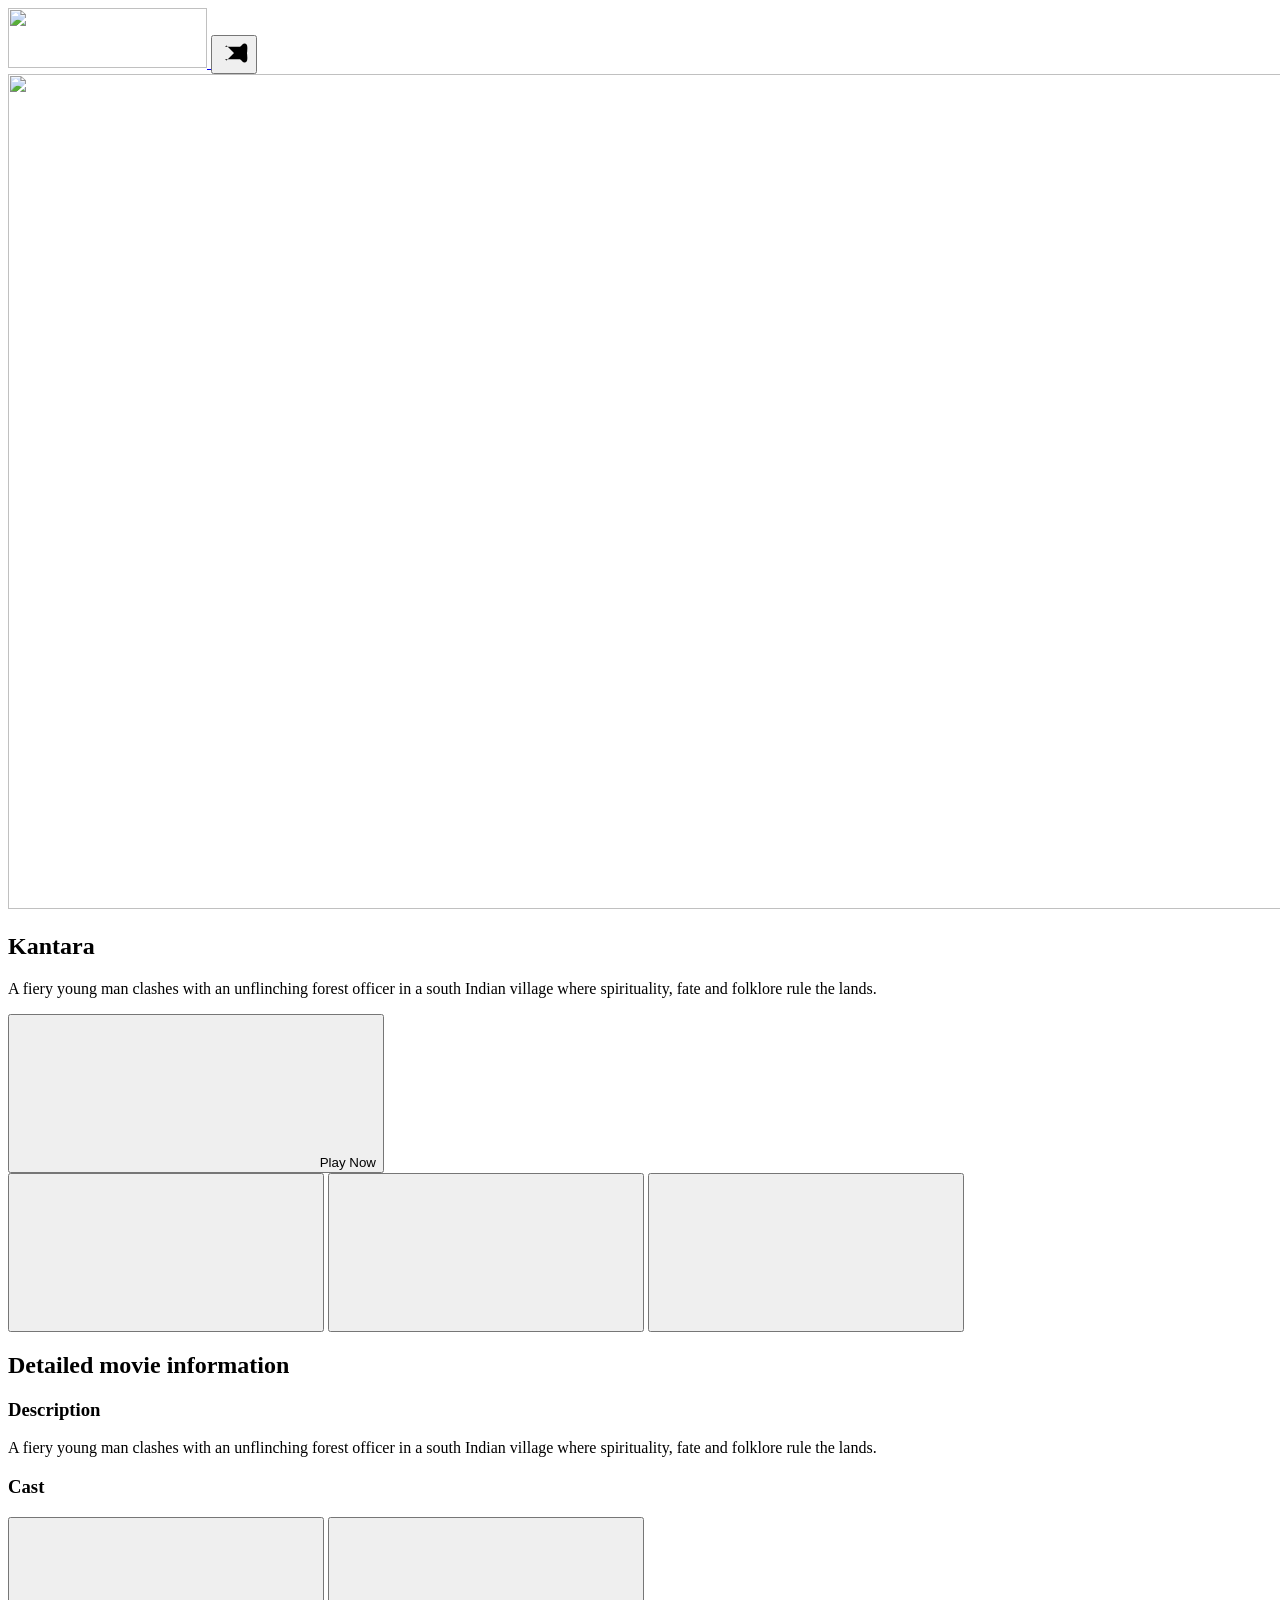
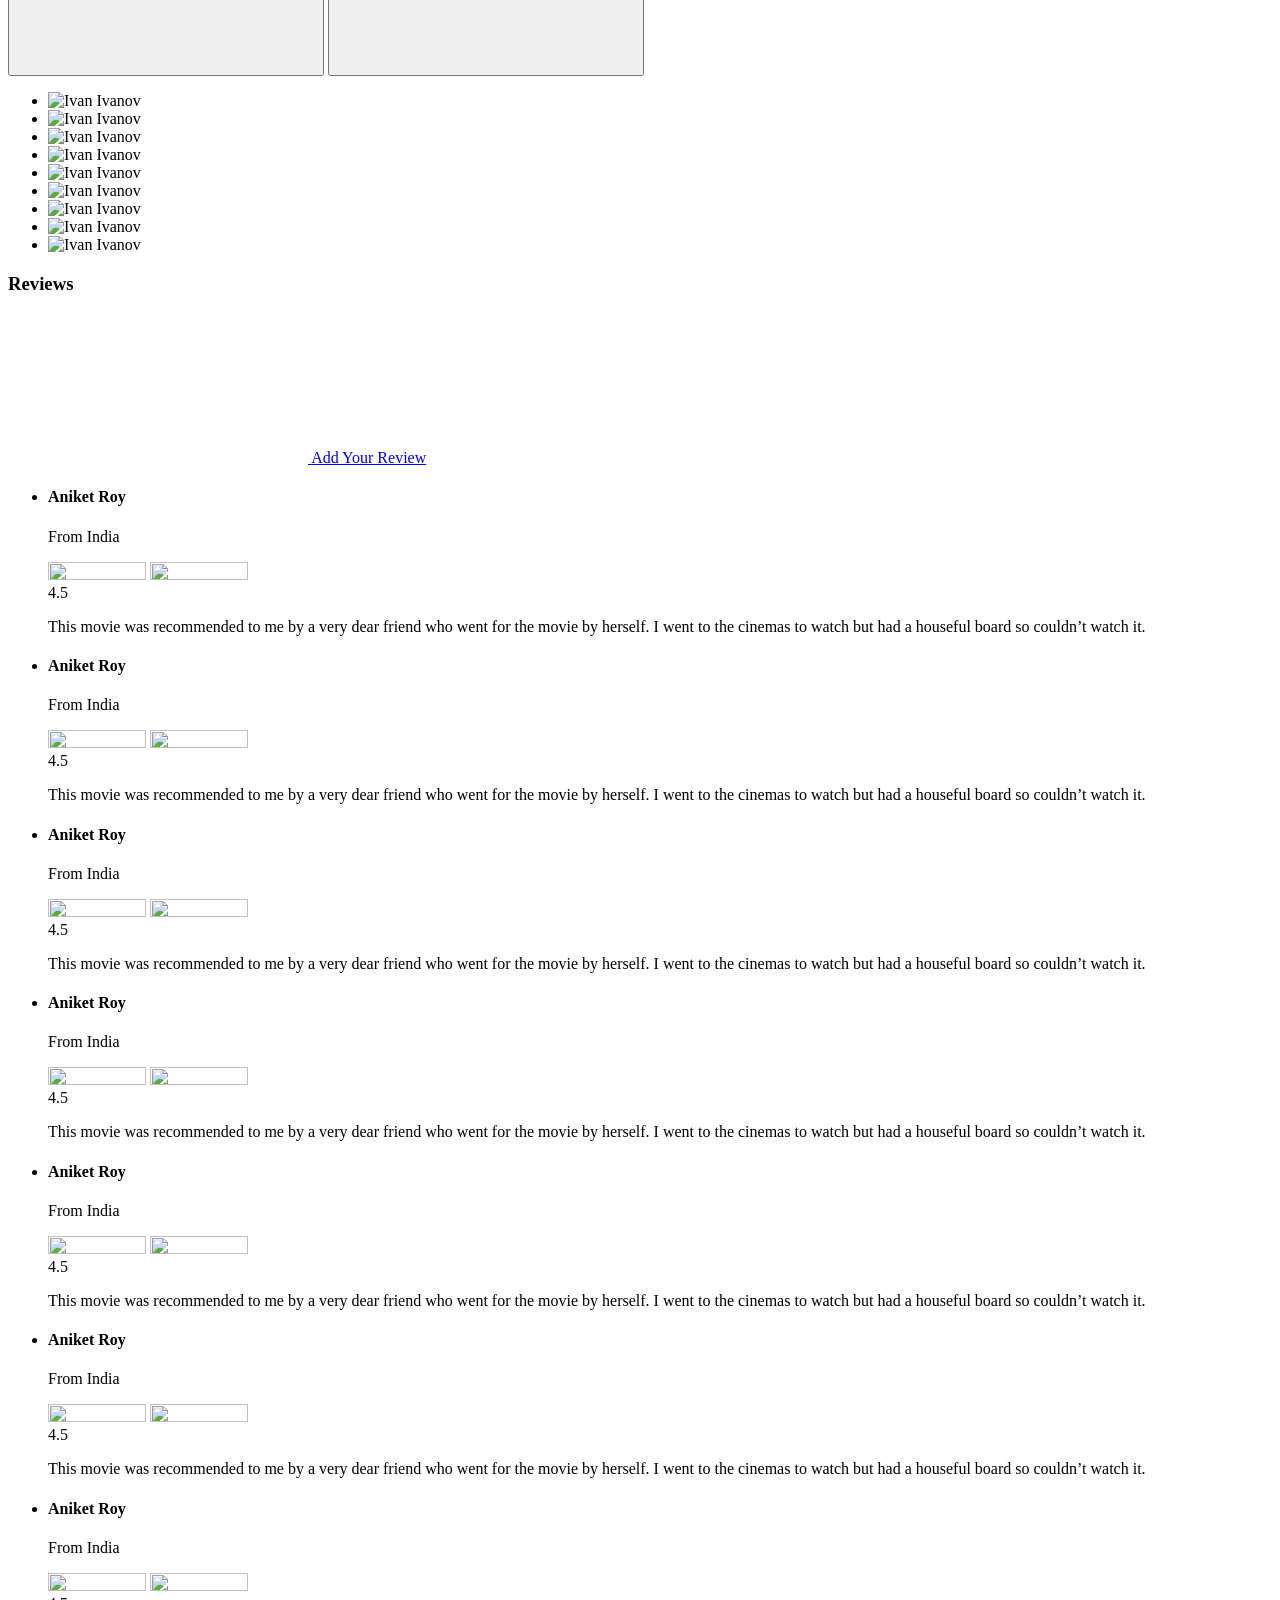
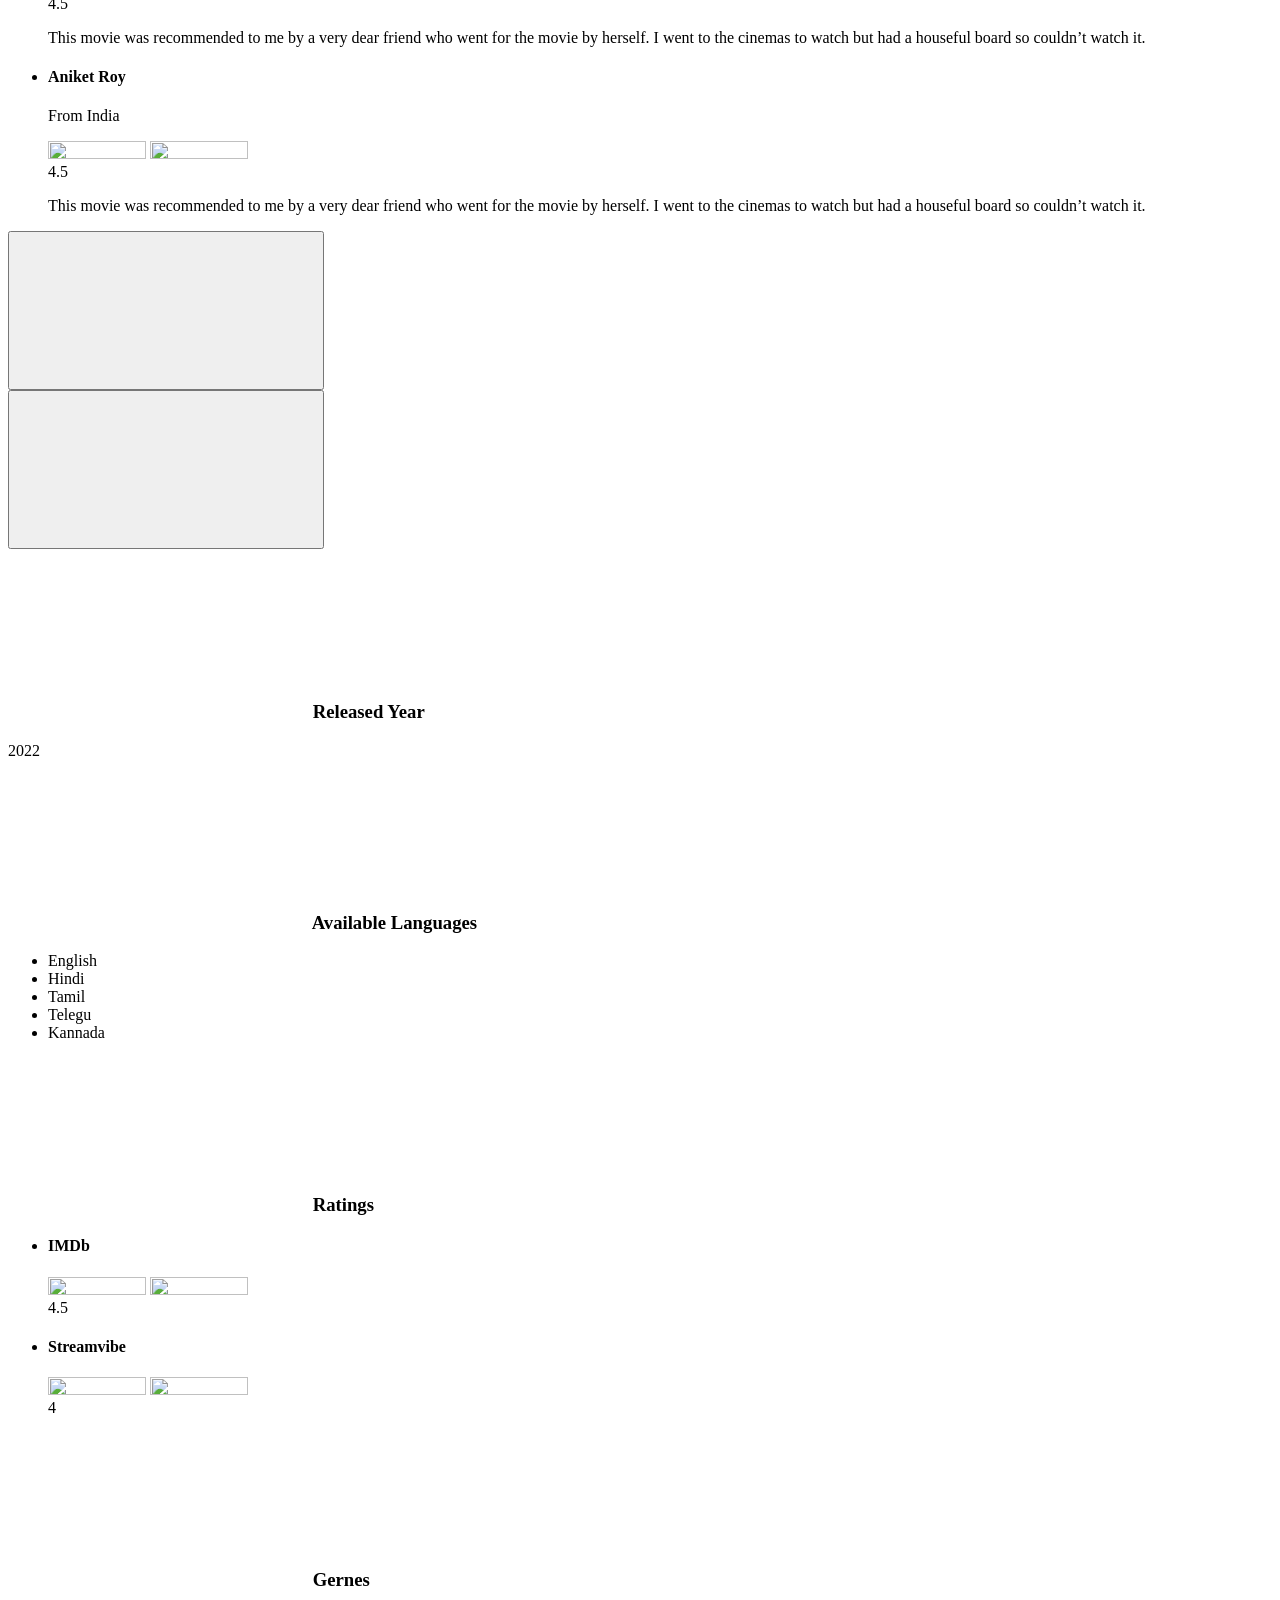
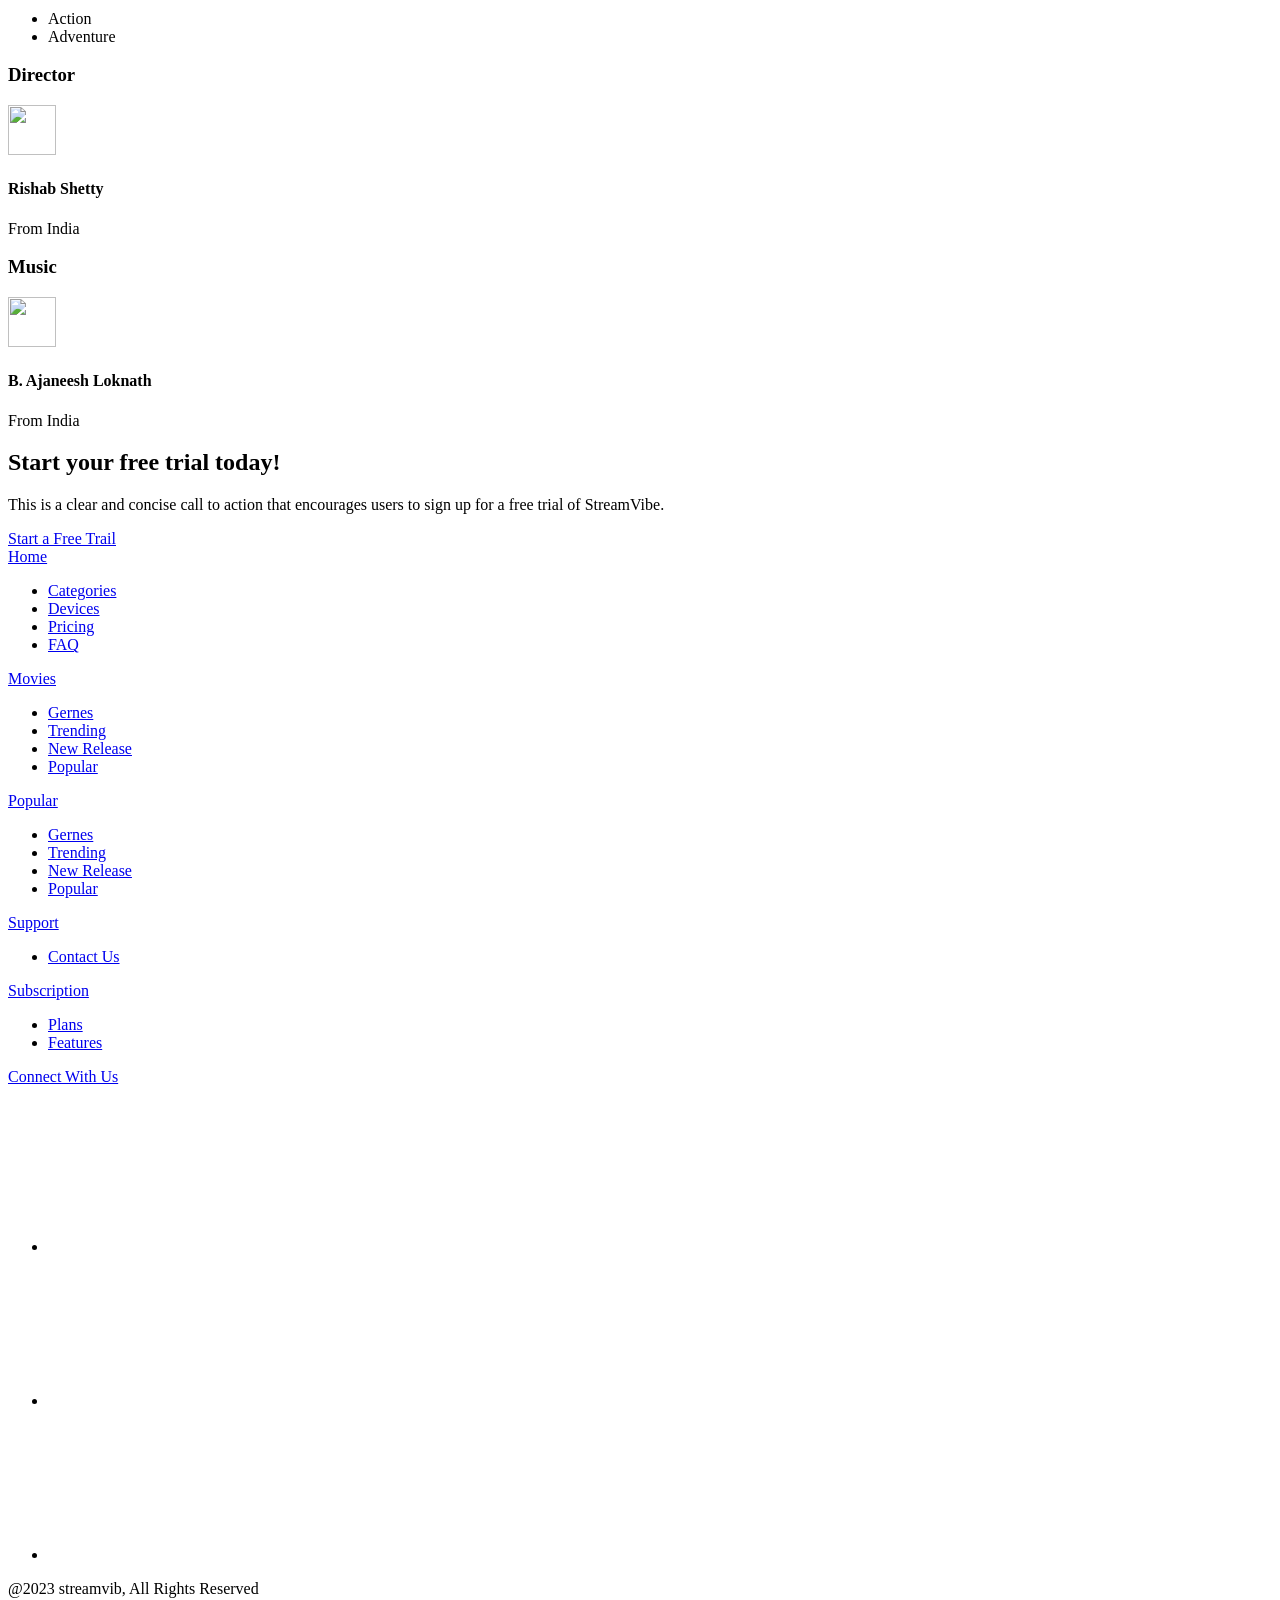
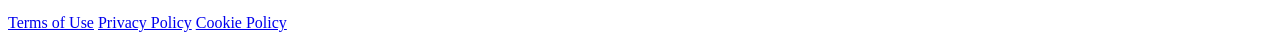
==== commit 4f071b01: "Add files via upload" ====
--- a/movie.html
+++ b/movie.html
@@ -4,18 +4,18 @@
     <meta charset="UTF-8">
     <meta name="viewport" content="width=device-width, initial-scale=1.0">
     <title>Stream Vibe | Movie - Kantara</title>
-    <link rel="apple-touch-icon" sizes="180x180" href="/assets/images/apple-touch-icon.png">
-    <link rel="icon" type="image/png" sizes="32x32" href="/assets/images/favicon-32x32.png">
-    <link rel="icon" type="image/png" sizes="16x16" href="/assets/images/favicon-16x16.png">
-    <link rel="manifest" href="/assets/site.webmanifest">
-    <script src="/assets/main.js" type="module"></script>
-    <link rel="stylesheet" href="/assets/bundle.css">
+    <link rel="apple-touch-icon" sizes="180x180" href="/Stream-Vibe/assets/images/apple-touch-icon.png">
+    <link rel="icon" type="image/png" sizes="32x32" href="/Stream-Vibe/assets/images/favicon-32x32.png">
+    <link rel="icon" type="image/png" sizes="16x16" href="/Stream-Vibe/assets/images/favicon-16x16.png">
+    <link rel="manifest" href="/Stream-Vibe/assets/site.webmanifest">
+    <script src="/Stream-Vibe/assets/main.js" type="module"></script>
+    <link rel="stylesheet" href="/Stream-Vibe/assets/bundle.css">
   </head>
   <body>
     <header class="header" data-js-overlay-menu="">
       <div class="header__inner container">
         <a class="header__logo logo" href="/" title="Home" aria-label="Home">
-          <img class="logo__image" src="/assets/images/logo.svg" alt="" width="199" height="60" loading="eager">
+          <img class="logo__image" src="/Stream-Vibe/assets/images/logo.svg" alt="" width="199" height="60" loading="eager">
         </a>
         <dialog class="header__overlay-menu-dialog" data-js-overlay-menu-dialog="">
           <nav class="header__menu">
@@ -37,12 +37,12 @@
           <div class="header__actions">
             <button class="header__button button button--transparent" title="Search" aria-label="Search" type="button"><span class="button__icon icon">
                 <svg fill="none" stroke="currentColor">
-                  <use href="/assets/images/icons.svg#search"></use>
+                  <use href="/Stream-Vibe/assets/images/icons.svg#search"></use>
                 </svg>
               </span></button>
             <button class="header__button button button--transparent" title="Notifications" aria-label="Notifications" type="button"><span class="button__icon icon">
                 <svg fill="none" stroke="currentColor">
-                  <use href="/assets/images/icons.svg#notification"></use>
+                  <use href="/Stream-Vibe/assets/images/icons.svg#notification"></use>
                 </svg>
               </span></button>
           </div>
@@ -59,7 +59,7 @@
     <main class="content">
       <section class="container" aria-labelledby="movie-banner-title">
         <div class="movie-banner-card">
-          <img srcset="/assets/images/2-320x166.jpg 320w, /assets/images/2-400x208.jpg 400w, /assets/images/2-640x333.jpg 640w, /assets/images/2-800x416.jpg 800w, /assets/images/2-1024x532.jpg 1024w, /assets/images/2-1280x666.jpg 1280w, /assets/images/2-1440x749.jpg 1440w, /assets/images/2-1594x835.jpg 1594w" src="/assets/images/2-1594x835.jpg" sizes="(min-width: 1594px) 1594px, 100vw" width="1594" height="835" alt decoding="async" loading="lazy" class="movie-banner-card__image">
+          <img srcset="/Stream-Vibe/assets/images/2-320x166.jpg 320w, /Stream-Vibe/assets/images/2-400x208.jpg 400w, /Stream-Vibe/assets/images/2-640x333.jpg 640w, /Stream-Vibe/assets/images/2-800x416.jpg 800w, /Stream-Vibe/assets/images/2-1024x532.jpg 1024w, /Stream-Vibe/assets/images/2-1280x666.jpg 1280w, /Stream-Vibe/assets/images/2-1440x749.jpg 1440w, /Stream-Vibe/assets/images/2-1594x835.jpg 1594w" src="/Stream-Vibe/assets/images/2-1594x835.jpg" sizes="(min-width: 1594px) 1594px, 100vw" width="1594" height="835" alt decoding="async" loading="lazy" class="movie-banner-card__image">
           <div class="movie-banner-card__inner movie-banner-card__inner--small-padding-y">
             <div class="movie-banner-card__body">
               <h1 class="movie-banner-card__title h3" id="movie-banner-title">Kantara</h1>
@@ -70,23 +70,23 @@
             <footer class="movie-banner-card__footer">
               <button class="movie-banner-card__play-button button" type="button"><span class="button__icon icon">
                   <svg fill="currentColor" stroke="none">
-                    <use href="/assets/images/icons.svg#play"></use>
+                    <use href="/Stream-Vibe/assets/images/icons.svg#play"></use>
                   </svg>
                 </span><span class="button__label">Play Now</span></button>
               <div class="movie-banner-card__actions">
                 <button class="button button--black-06" title="Add to playlist" aria-label="Add to playlist" type="button"><span class="button__icon icon">
                     <svg fill="none" stroke="currentColor">
-                      <use href="/assets/images/icons.svg#plus"></use>
+                      <use href="/Stream-Vibe/assets/images/icons.svg#plus"></use>
                     </svg>
                   </span></button>
                 <button class="button button--black-06" title="Like" aria-label="Like" type="button"><span class="button__icon icon">
                     <svg fill="none" stroke="currentColor">
-                      <use href="/assets/images/icons.svg#like"></use>
+                      <use href="/Stream-Vibe/assets/images/icons.svg#like"></use>
                     </svg>
                   </span></button>
                 <button class="button button--black-06" title="Mute" aria-label="Mute" type="button"><span class="button__icon icon">
                     <svg fill="none" stroke="currentColor">
-                      <use href="/assets/images/icons.svg#volume"></use>
+                      <use href="/Stream-Vibe/assets/images/icons.svg#volume"></use>
                     </svg>
                   </span></button>
               </div>
@@ -111,12 +111,12 @@
               <div class="slider-navigation slider-navigation--rounded" id="movie-cast-slider-navigation" data-js-slider-navigation="">
                 <button class="slider-navigation__arrow-button slider-navigation__arrow-button--previous button button--black-08" title="Previous slide" aria-label="Previous slide" type="button" data-js-slider-previous-button=""><span class="button__icon icon">
                     <svg fill="none" stroke="currentColor">
-                      <use href="/assets/images/icons.svg#arrow-left"></use>
+                      <use href="/Stream-Vibe/assets/images/icons.svg#arrow-left"></use>
                     </svg>
                   </span></button>
                 <button class="slider-navigation__arrow-button slider-navigation__arrow-button--next button button--black-08" title="Next slide" aria-label="Next slide" type="button" data-js-slider-next-button=""><span class="button__icon icon">
                     <svg fill="none" stroke="currentColor">
-                      <use href="/assets/images/icons.svg#arrow-right"></use>
+                      <use href="/Stream-Vibe/assets/images/icons.svg#arrow-right"></use>
                     </svg>
                   </span></button>
               </div>
@@ -126,47 +126,47 @@
                 <ul class="slider__list swiper-wrapper">
                   <li class="slider__item swiper-slide">
                     <div class="person-card">
-                      <img srcset="/assets/images/cast-103x109.jpg 103w" src="/assets/images/cast-103x109.jpg" sizes="(min-width: 103px) 103px, 100vw" width="103" height="109" alt="Ivan Ivanov" decoding="async" loading="lazy" class="person-card__image" title="Ivan Ivanov">
-                    </div>
-                  </li>
-                  <li class="slider__item swiper-slide">
-                    <div class="person-card">
-                      <img srcset="/assets/images/cast-103x109.jpg 103w" src="/assets/images/cast-103x109.jpg" sizes="(min-width: 103px) 103px, 100vw" width="103" height="109" alt="Ivan Ivanov" decoding="async" loading="lazy" class="person-card__image" title="Ivan Ivanov">
-                    </div>
-                  </li>
-                  <li class="slider__item swiper-slide">
-                    <div class="person-card">
-                      <img srcset="/assets/images/cast-103x109.jpg 103w" src="/assets/images/cast-103x109.jpg" sizes="(min-width: 103px) 103px, 100vw" width="103" height="109" alt="Ivan Ivanov" decoding="async" loading="lazy" class="person-card__image" title="Ivan Ivanov">
-                    </div>
-                  </li>
-                  <li class="slider__item swiper-slide">
-                    <div class="person-card">
-                      <img srcset="/assets/images/cast-103x109.jpg 103w" src="/assets/images/cast-103x109.jpg" sizes="(min-width: 103px) 103px, 100vw" width="103" height="109" alt="Ivan Ivanov" decoding="async" loading="lazy" class="person-card__image" title="Ivan Ivanov">
-                    </div>
-                  </li>
-                  <li class="slider__item swiper-slide">
-                    <div class="person-card">
-                      <img srcset="/assets/images/cast-103x109.jpg 103w" src="/assets/images/cast-103x109.jpg" sizes="(min-width: 103px) 103px, 100vw" width="103" height="109" alt="Ivan Ivanov" decoding="async" loading="lazy" class="person-card__image" title="Ivan Ivanov">
-                    </div>
-                  </li>
-                  <li class="slider__item swiper-slide">
-                    <div class="person-card">
-                      <img srcset="/assets/images/cast-103x109.jpg 103w" src="/assets/images/cast-103x109.jpg" sizes="(min-width: 103px) 103px, 100vw" width="103" height="109" alt="Ivan Ivanov" decoding="async" loading="lazy" class="person-card__image" title="Ivan Ivanov">
-                    </div>
-                  </li>
-                  <li class="slider__item swiper-slide">
-                    <div class="person-card">
-                      <img srcset="/assets/images/cast-103x109.jpg 103w" src="/assets/images/cast-103x109.jpg" sizes="(min-width: 103px) 103px, 100vw" width="103" height="109" alt="Ivan Ivanov" decoding="async" loading="lazy" class="person-card__image" title="Ivan Ivanov">
-                    </div>
-                  </li>
-                  <li class="slider__item swiper-slide">
-                    <div class="person-card">
-                      <img srcset="/assets/images/cast-103x109.jpg 103w" src="/assets/images/cast-103x109.jpg" sizes="(min-width: 103px) 103px, 100vw" width="103" height="109" alt="Ivan Ivanov" decoding="async" loading="lazy" class="person-card__image" title="Ivan Ivanov">
-                    </div>
-                  </li>
-                  <li class="slider__item swiper-slide">
-                    <div class="person-card">
-                      <img srcset="/assets/images/cast-103x109.jpg 103w" src="/assets/images/cast-103x109.jpg" sizes="(min-width: 103px) 103px, 100vw" width="103" height="109" alt="Ivan Ivanov" decoding="async" loading="lazy" class="person-card__image" title="Ivan Ivanov">
+                      <img srcset="/Stream-Vibe/assets/images/cast-103x109.jpg 103w" src="/Stream-Vibe/assets/images/cast-103x109.jpg" sizes="(min-width: 103px) 103px, 100vw" width="103" height="109" alt="Ivan Ivanov" decoding="async" loading="lazy" class="person-card__image" title="Ivan Ivanov">
+                    </div>
+                  </li>
+                  <li class="slider__item swiper-slide">
+                    <div class="person-card">
+                      <img srcset="/Stream-Vibe/assets/images/cast-103x109.jpg 103w" src="/Stream-Vibe/assets/images/cast-103x109.jpg" sizes="(min-width: 103px) 103px, 100vw" width="103" height="109" alt="Ivan Ivanov" decoding="async" loading="lazy" class="person-card__image" title="Ivan Ivanov">
+                    </div>
+                  </li>
+                  <li class="slider__item swiper-slide">
+                    <div class="person-card">
+                      <img srcset="/Stream-Vibe/assets/images/cast-103x109.jpg 103w" src="/Stream-Vibe/assets/images/cast-103x109.jpg" sizes="(min-width: 103px) 103px, 100vw" width="103" height="109" alt="Ivan Ivanov" decoding="async" loading="lazy" class="person-card__image" title="Ivan Ivanov">
+                    </div>
+                  </li>
+                  <li class="slider__item swiper-slide">
+                    <div class="person-card">
+                      <img srcset="/Stream-Vibe/assets/images/cast-103x109.jpg 103w" src="/Stream-Vibe/assets/images/cast-103x109.jpg" sizes="(min-width: 103px) 103px, 100vw" width="103" height="109" alt="Ivan Ivanov" decoding="async" loading="lazy" class="person-card__image" title="Ivan Ivanov">
+                    </div>
+                  </li>
+                  <li class="slider__item swiper-slide">
+                    <div class="person-card">
+                      <img srcset="/Stream-Vibe/assets/images/cast-103x109.jpg 103w" src="/Stream-Vibe/assets/images/cast-103x109.jpg" sizes="(min-width: 103px) 103px, 100vw" width="103" height="109" alt="Ivan Ivanov" decoding="async" loading="lazy" class="person-card__image" title="Ivan Ivanov">
+                    </div>
+                  </li>
+                  <li class="slider__item swiper-slide">
+                    <div class="person-card">
+                      <img srcset="/Stream-Vibe/assets/images/cast-103x109.jpg 103w" src="/Stream-Vibe/assets/images/cast-103x109.jpg" sizes="(min-width: 103px) 103px, 100vw" width="103" height="109" alt="Ivan Ivanov" decoding="async" loading="lazy" class="person-card__image" title="Ivan Ivanov">
+                    </div>
+                  </li>
+                  <li class="slider__item swiper-slide">
+                    <div class="person-card">
+                      <img srcset="/Stream-Vibe/assets/images/cast-103x109.jpg 103w" src="/Stream-Vibe/assets/images/cast-103x109.jpg" sizes="(min-width: 103px) 103px, 100vw" width="103" height="109" alt="Ivan Ivanov" decoding="async" loading="lazy" class="person-card__image" title="Ivan Ivanov">
+                    </div>
+                  </li>
+                  <li class="slider__item swiper-slide">
+                    <div class="person-card">
+                      <img srcset="/Stream-Vibe/assets/images/cast-103x109.jpg 103w" src="/Stream-Vibe/assets/images/cast-103x109.jpg" sizes="(min-width: 103px) 103px, 100vw" width="103" height="109" alt="Ivan Ivanov" decoding="async" loading="lazy" class="person-card__image" title="Ivan Ivanov">
+                    </div>
+                  </li>
+                  <li class="slider__item swiper-slide">
+                    <div class="person-card">
+                      <img srcset="/Stream-Vibe/assets/images/cast-103x109.jpg 103w" src="/Stream-Vibe/assets/images/cast-103x109.jpg" sizes="(min-width: 103px) 103px, 100vw" width="103" height="109" alt="Ivan Ivanov" decoding="async" loading="lazy" class="person-card__image" title="Ivan Ivanov">
                     </div>
                   </li>
                 </ul>
@@ -178,7 +178,7 @@
               <h3 class="movie-details__title">Reviews</h3>
               <a class="button button--black-08" href="/"><span class="button__icon icon">
                   <svg fill="none" stroke="currentColor">
-                    <use href="/assets/images/icons.svg#plus"></use>
+                    <use href="/Stream-Vibe/assets/images/icons.svg#plus"></use>
                   </svg>
                 </span><span class="button__label">Add Your Review</span></a>
             </header>
@@ -195,162 +195,162 @@
                         <div class="badge"><span>
                             <div class="rating-view" aria-label="Rating: 4.5 stars" title="Rating: 4.5 stars" style="--ratingViewValue:4.5">
                               <div class="rating-view__stars">
-                                <img class="rating-view__stars-unfilled" src="/assets/images/stars_unfilled.svg" width="98" height="18" alt="">
-                                <img class="rating-view__stars-filled" src="/assets/images/stars_filled.svg" width="98" height="18" alt="">
-                              </div>
-                              <div class="rating-view__label">4.5</div>
-                            </div>
-                          </span></div>
-                      </header>
-                      <div class="review-card__body">
-                        <p>This movie was recommended to me by a very dear friend who went for the movie by herself. I went to the cinemas to watch but had a houseful board so couldn’t watch it.</p>
-                      </div>
-                    </div>
-                  </li>
-                  <li class="slider__item swiper-slide">
-                    <div class="review-card">
-                      <header class="review-card__header">
-                        <div class="review-card__author">
-                          <h4 class="review-card__name h6">Aniket Roy</h4>
-                          <p class="review-card__subtitle">From India</p>
-                        </div>
-                        <div class="badge"><span>
-                            <div class="rating-view" aria-label="Rating: 4.5 stars" title="Rating: 4.5 stars" style="--ratingViewValue:4.5">
-                              <div class="rating-view__stars">
-                                <img class="rating-view__stars-unfilled" src="/assets/images/stars_unfilled.svg" width="98" height="18" alt="">
-                                <img class="rating-view__stars-filled" src="/assets/images/stars_filled.svg" width="98" height="18" alt="">
-                              </div>
-                              <div class="rating-view__label">4.5</div>
-                            </div>
-                          </span></div>
-                      </header>
-                      <div class="review-card__body">
-                        <p>This movie was recommended to me by a very dear friend who went for the movie by herself. I went to the cinemas to watch but had a houseful board so couldn’t watch it.</p>
-                      </div>
-                    </div>
-                  </li>
-                  <li class="slider__item swiper-slide">
-                    <div class="review-card">
-                      <header class="review-card__header">
-                        <div class="review-card__author">
-                          <h4 class="review-card__name h6">Aniket Roy</h4>
-                          <p class="review-card__subtitle">From India</p>
-                        </div>
-                        <div class="badge"><span>
-                            <div class="rating-view" aria-label="Rating: 4.5 stars" title="Rating: 4.5 stars" style="--ratingViewValue:4.5">
-                              <div class="rating-view__stars">
-                                <img class="rating-view__stars-unfilled" src="/assets/images/stars_unfilled.svg" width="98" height="18" alt="">
-                                <img class="rating-view__stars-filled" src="/assets/images/stars_filled.svg" width="98" height="18" alt="">
-                              </div>
-                              <div class="rating-view__label">4.5</div>
-                            </div>
-                          </span></div>
-                      </header>
-                      <div class="review-card__body">
-                        <p>This movie was recommended to me by a very dear friend who went for the movie by herself. I went to the cinemas to watch but had a houseful board so couldn’t watch it.</p>
-                      </div>
-                    </div>
-                  </li>
-                  <li class="slider__item swiper-slide">
-                    <div class="review-card">
-                      <header class="review-card__header">
-                        <div class="review-card__author">
-                          <h4 class="review-card__name h6">Aniket Roy</h4>
-                          <p class="review-card__subtitle">From India</p>
-                        </div>
-                        <div class="badge"><span>
-                            <div class="rating-view" aria-label="Rating: 4.5 stars" title="Rating: 4.5 stars" style="--ratingViewValue:4.5">
-                              <div class="rating-view__stars">
-                                <img class="rating-view__stars-unfilled" src="/assets/images/stars_unfilled.svg" width="98" height="18" alt="">
-                                <img class="rating-view__stars-filled" src="/assets/images/stars_filled.svg" width="98" height="18" alt="">
-                              </div>
-                              <div class="rating-view__label">4.5</div>
-                            </div>
-                          </span></div>
-                      </header>
-                      <div class="review-card__body">
-                        <p>This movie was recommended to me by a very dear friend who went for the movie by herself. I went to the cinemas to watch but had a houseful board so couldn’t watch it.</p>
-                      </div>
-                    </div>
-                  </li>
-                  <li class="slider__item swiper-slide">
-                    <div class="review-card">
-                      <header class="review-card__header">
-                        <div class="review-card__author">
-                          <h4 class="review-card__name h6">Aniket Roy</h4>
-                          <p class="review-card__subtitle">From India</p>
-                        </div>
-                        <div class="badge"><span>
-                            <div class="rating-view" aria-label="Rating: 4.5 stars" title="Rating: 4.5 stars" style="--ratingViewValue:4.5">
-                              <div class="rating-view__stars">
-                                <img class="rating-view__stars-unfilled" src="/assets/images/stars_unfilled.svg" width="98" height="18" alt="">
-                                <img class="rating-view__stars-filled" src="/assets/images/stars_filled.svg" width="98" height="18" alt="">
-                              </div>
-                              <div class="rating-view__label">4.5</div>
-                            </div>
-                          </span></div>
-                      </header>
-                      <div class="review-card__body">
-                        <p>This movie was recommended to me by a very dear friend who went for the movie by herself. I went to the cinemas to watch but had a houseful board so couldn’t watch it.</p>
-                      </div>
-                    </div>
-                  </li>
-                  <li class="slider__item swiper-slide">
-                    <div class="review-card">
-                      <header class="review-card__header">
-                        <div class="review-card__author">
-                          <h4 class="review-card__name h6">Aniket Roy</h4>
-                          <p class="review-card__subtitle">From India</p>
-                        </div>
-                        <div class="badge"><span>
-                            <div class="rating-view" aria-label="Rating: 4.5 stars" title="Rating: 4.5 stars" style="--ratingViewValue:4.5">
-                              <div class="rating-view__stars">
-                                <img class="rating-view__stars-unfilled" src="/assets/images/stars_unfilled.svg" width="98" height="18" alt="">
-                                <img class="rating-view__stars-filled" src="/assets/images/stars_filled.svg" width="98" height="18" alt="">
-                              </div>
-                              <div class="rating-view__label">4.5</div>
-                            </div>
-                          </span></div>
-                      </header>
-                      <div class="review-card__body">
-                        <p>This movie was recommended to me by a very dear friend who went for the movie by herself. I went to the cinemas to watch but had a houseful board so couldn’t watch it.</p>
-                      </div>
-                    </div>
-                  </li>
-                  <li class="slider__item swiper-slide">
-                    <div class="review-card">
-                      <header class="review-card__header">
-                        <div class="review-card__author">
-                          <h4 class="review-card__name h6">Aniket Roy</h4>
-                          <p class="review-card__subtitle">From India</p>
-                        </div>
-                        <div class="badge"><span>
-                            <div class="rating-view" aria-label="Rating: 4.5 stars" title="Rating: 4.5 stars" style="--ratingViewValue:4.5">
-                              <div class="rating-view__stars">
-                                <img class="rating-view__stars-unfilled" src="/assets/images/stars_unfilled.svg" width="98" height="18" alt="">
-                                <img class="rating-view__stars-filled" src="/assets/images/stars_filled.svg" width="98" height="18" alt="">
-                              </div>
-                              <div class="rating-view__label">4.5</div>
-                            </div>
-                          </span></div>
-                      </header>
-                      <div class="review-card__body">
-                        <p>This movie was recommended to me by a very dear friend who went for the movie by herself. I went to the cinemas to watch but had a houseful board so couldn’t watch it.</p>
-                      </div>
-                    </div>
-                  </li>
-                  <li class="slider__item swiper-slide">
-                    <div class="review-card">
-                      <header class="review-card__header">
-                        <div class="review-card__author">
-                          <h4 class="review-card__name h6">Aniket Roy</h4>
-                          <p class="review-card__subtitle">From India</p>
-                        </div>
-                        <div class="badge"><span>
-                            <div class="rating-view" aria-label="Rating: 4.5 stars" title="Rating: 4.5 stars" style="--ratingViewValue:4.5">
-                              <div class="rating-view__stars">
-                                <img class="rating-view__stars-unfilled" src="/assets/images/stars_unfilled.svg" width="98" height="18" alt="">
-                                <img class="rating-view__stars-filled" src="/assets/images/stars_filled.svg" width="98" height="18" alt="">
+                                <img class="rating-view__stars-unfilled" src="/Stream-Vibe/assets/images/stars_unfilled.svg" width="98" height="18" alt="">
+                                <img class="rating-view__stars-filled" src="/Stream-Vibe/assets/images/stars_filled.svg" width="98" height="18" alt="">
+                              </div>
+                              <div class="rating-view__label">4.5</div>
+                            </div>
+                          </span></div>
+                      </header>
+                      <div class="review-card__body">
+                        <p>This movie was recommended to me by a very dear friend who went for the movie by herself. I went to the cinemas to watch but had a houseful board so couldn’t watch it.</p>
+                      </div>
+                    </div>
+                  </li>
+                  <li class="slider__item swiper-slide">
+                    <div class="review-card">
+                      <header class="review-card__header">
+                        <div class="review-card__author">
+                          <h4 class="review-card__name h6">Aniket Roy</h4>
+                          <p class="review-card__subtitle">From India</p>
+                        </div>
+                        <div class="badge"><span>
+                            <div class="rating-view" aria-label="Rating: 4.5 stars" title="Rating: 4.5 stars" style="--ratingViewValue:4.5">
+                              <div class="rating-view__stars">
+                                <img class="rating-view__stars-unfilled" src="/Stream-Vibe/assets/images/stars_unfilled.svg" width="98" height="18" alt="">
+                                <img class="rating-view__stars-filled" src="/Stream-Vibe/assets/images/stars_filled.svg" width="98" height="18" alt="">
+                              </div>
+                              <div class="rating-view__label">4.5</div>
+                            </div>
+                          </span></div>
+                      </header>
+                      <div class="review-card__body">
+                        <p>This movie was recommended to me by a very dear friend who went for the movie by herself. I went to the cinemas to watch but had a houseful board so couldn’t watch it.</p>
+                      </div>
+                    </div>
+                  </li>
+                  <li class="slider__item swiper-slide">
+                    <div class="review-card">
+                      <header class="review-card__header">
+                        <div class="review-card__author">
+                          <h4 class="review-card__name h6">Aniket Roy</h4>
+                          <p class="review-card__subtitle">From India</p>
+                        </div>
+                        <div class="badge"><span>
+                            <div class="rating-view" aria-label="Rating: 4.5 stars" title="Rating: 4.5 stars" style="--ratingViewValue:4.5">
+                              <div class="rating-view__stars">
+                                <img class="rating-view__stars-unfilled" src="/Stream-Vibe/assets/images/stars_unfilled.svg" width="98" height="18" alt="">
+                                <img class="rating-view__stars-filled" src="/Stream-Vibe/assets/images/stars_filled.svg" width="98" height="18" alt="">
+                              </div>
+                              <div class="rating-view__label">4.5</div>
+                            </div>
+                          </span></div>
+                      </header>
+                      <div class="review-card__body">
+                        <p>This movie was recommended to me by a very dear friend who went for the movie by herself. I went to the cinemas to watch but had a houseful board so couldn’t watch it.</p>
+                      </div>
+                    </div>
+                  </li>
+                  <li class="slider__item swiper-slide">
+                    <div class="review-card">
+                      <header class="review-card__header">
+                        <div class="review-card__author">
+                          <h4 class="review-card__name h6">Aniket Roy</h4>
+                          <p class="review-card__subtitle">From India</p>
+                        </div>
+                        <div class="badge"><span>
+                            <div class="rating-view" aria-label="Rating: 4.5 stars" title="Rating: 4.5 stars" style="--ratingViewValue:4.5">
+                              <div class="rating-view__stars">
+                                <img class="rating-view__stars-unfilled" src="/Stream-Vibe/assets/images/stars_unfilled.svg" width="98" height="18" alt="">
+                                <img class="rating-view__stars-filled" src="/Stream-Vibe/assets/images/stars_filled.svg" width="98" height="18" alt="">
+                              </div>
+                              <div class="rating-view__label">4.5</div>
+                            </div>
+                          </span></div>
+                      </header>
+                      <div class="review-card__body">
+                        <p>This movie was recommended to me by a very dear friend who went for the movie by herself. I went to the cinemas to watch but had a houseful board so couldn’t watch it.</p>
+                      </div>
+                    </div>
+                  </li>
+                  <li class="slider__item swiper-slide">
+                    <div class="review-card">
+                      <header class="review-card__header">
+                        <div class="review-card__author">
+                          <h4 class="review-card__name h6">Aniket Roy</h4>
+                          <p class="review-card__subtitle">From India</p>
+                        </div>
+                        <div class="badge"><span>
+                            <div class="rating-view" aria-label="Rating: 4.5 stars" title="Rating: 4.5 stars" style="--ratingViewValue:4.5">
+                              <div class="rating-view__stars">
+                                <img class="rating-view__stars-unfilled" src="/Stream-Vibe/assets/images/stars_unfilled.svg" width="98" height="18" alt="">
+                                <img class="rating-view__stars-filled" src="/Stream-Vibe/assets/images/stars_filled.svg" width="98" height="18" alt="">
+                              </div>
+                              <div class="rating-view__label">4.5</div>
+                            </div>
+                          </span></div>
+                      </header>
+                      <div class="review-card__body">
+                        <p>This movie was recommended to me by a very dear friend who went for the movie by herself. I went to the cinemas to watch but had a houseful board so couldn’t watch it.</p>
+                      </div>
+                    </div>
+                  </li>
+                  <li class="slider__item swiper-slide">
+                    <div class="review-card">
+                      <header class="review-card__header">
+                        <div class="review-card__author">
+                          <h4 class="review-card__name h6">Aniket Roy</h4>
+                          <p class="review-card__subtitle">From India</p>
+                        </div>
+                        <div class="badge"><span>
+                            <div class="rating-view" aria-label="Rating: 4.5 stars" title="Rating: 4.5 stars" style="--ratingViewValue:4.5">
+                              <div class="rating-view__stars">
+                                <img class="rating-view__stars-unfilled" src="/Stream-Vibe/assets/images/stars_unfilled.svg" width="98" height="18" alt="">
+                                <img class="rating-view__stars-filled" src="/Stream-Vibe/assets/images/stars_filled.svg" width="98" height="18" alt="">
+                              </div>
+                              <div class="rating-view__label">4.5</div>
+                            </div>
+                          </span></div>
+                      </header>
+                      <div class="review-card__body">
+                        <p>This movie was recommended to me by a very dear friend who went for the movie by herself. I went to the cinemas to watch but had a houseful board so couldn’t watch it.</p>
+                      </div>
+                    </div>
+                  </li>
+                  <li class="slider__item swiper-slide">
+                    <div class="review-card">
+                      <header class="review-card__header">
+                        <div class="review-card__author">
+                          <h4 class="review-card__name h6">Aniket Roy</h4>
+                          <p class="review-card__subtitle">From India</p>
+                        </div>
+                        <div class="badge"><span>
+                            <div class="rating-view" aria-label="Rating: 4.5 stars" title="Rating: 4.5 stars" style="--ratingViewValue:4.5">
+                              <div class="rating-view__stars">
+                                <img class="rating-view__stars-unfilled" src="/Stream-Vibe/assets/images/stars_unfilled.svg" width="98" height="18" alt="">
+                                <img class="rating-view__stars-filled" src="/Stream-Vibe/assets/images/stars_filled.svg" width="98" height="18" alt="">
+                              </div>
+                              <div class="rating-view__label">4.5</div>
+                            </div>
+                          </span></div>
+                      </header>
+                      <div class="review-card__body">
+                        <p>This movie was recommended to me by a very dear friend who went for the movie by herself. I went to the cinemas to watch but had a houseful board so couldn’t watch it.</p>
+                      </div>
+                    </div>
+                  </li>
+                  <li class="slider__item swiper-slide">
+                    <div class="review-card">
+                      <header class="review-card__header">
+                        <div class="review-card__author">
+                          <h4 class="review-card__name h6">Aniket Roy</h4>
+                          <p class="review-card__subtitle">From India</p>
+                        </div>
+                        <div class="badge"><span>
+                            <div class="rating-view" aria-label="Rating: 4.5 stars" title="Rating: 4.5 stars" style="--ratingViewValue:4.5">
+                              <div class="rating-view__stars">
+                                <img class="rating-view__stars-unfilled" src="/Stream-Vibe/assets/images/stars_unfilled.svg" width="98" height="18" alt="">
+                                <img class="rating-view__stars-filled" src="/Stream-Vibe/assets/images/stars_filled.svg" width="98" height="18" alt="">
                               </div>
                               <div class="rating-view__label">4.5</div>
                             </div>
@@ -366,13 +366,13 @@
               <div class="slider__navigation slider-navigation slider-navigation--rounded" data-js-slider-navigation="">
                 <button class="slider-navigation__arrow-button slider-navigation__arrow-button--previous button button--black-10" title="Previous slide" aria-label="Previous slide" type="button" data-js-slider-previous-button=""><span class="button__icon icon">
                     <svg fill="none" stroke="currentColor">
-                      <use href="/assets/images/icons.svg#arrow-left"></use>
+                      <use href="/Stream-Vibe/assets/images/icons.svg#arrow-left"></use>
                     </svg>
                   </span></button>
                 <div class="slider-navigation__pagination" data-js-slider-pagination=""></div>
                 <button class="slider-navigation__arrow-button slider-navigation__arrow-button--next button button--black-10" title="Next slide" aria-label="Next slide" type="button" data-js-slider-next-button=""><span class="button__icon icon">
                     <svg fill="none" stroke="currentColor">
-                      <use href="/assets/images/icons.svg#arrow-right"></use>
+                      <use href="/Stream-Vibe/assets/images/icons.svg#arrow-right"></use>
                     </svg>
                   </span></button>
               </div>
@@ -385,7 +385,7 @@
               <div class="movie-details__group">
                 <h3 class="movie-details__title"><span class="icon">
                     <svg fill="none" stroke="currentColor">
-                      <use href="/assets/images/icons.svg#calendar"></use>
+                      <use href="/Stream-Vibe/assets/images/icons.svg#calendar"></use>
                     </svg>
                   </span><span>Released Year</span></h3>
                 <div class="movie-details__description">
@@ -395,7 +395,7 @@
               <div class="movie-details__group">
                 <h3 class="movie-details__title"><span class="icon">
                     <svg fill="none" stroke="currentColor">
-                      <use href="/assets/images/icons.svg#translate"></use>
+                      <use href="/Stream-Vibe/assets/images/icons.svg#translate"></use>
                     </svg>
                   </span><span>Available Languages</span></h3>
                 <div class="tags">
@@ -411,7 +411,7 @@
               <div class="movie-details__group">
                 <h3 class="movie-details__title"><span class="icon">
                     <svg fill="none" stroke="currentColor">
-                      <use href="/assets/images/icons.svg#star"></use>
+                      <use href="/Stream-Vibe/assets/images/icons.svg#star"></use>
                     </svg>
                   </span><span>Ratings</span></h3>
                 <div class="ratings">
@@ -420,8 +420,8 @@
                       <h4 class="ratings__title">IMDb</h4>
                       <div class="rating-view" aria-label="Rating: 4.5 stars" title="Rating: 4.5 stars" style="--ratingViewValue:4.5">
                         <div class="rating-view__stars">
-                          <img class="rating-view__stars-unfilled" src="/assets/images/stars_unfilled.svg" width="98" height="18" alt="">
-                          <img class="rating-view__stars-filled" src="/assets/images/stars_filled.svg" width="98" height="18" alt="">
+                          <img class="rating-view__stars-unfilled" src="/Stream-Vibe/assets/images/stars_unfilled.svg" width="98" height="18" alt="">
+                          <img class="rating-view__stars-filled" src="/Stream-Vibe/assets/images/stars_filled.svg" width="98" height="18" alt="">
                         </div>
                         <div class="rating-view__label">4.5</div>
                       </div>
@@ -430,8 +430,8 @@
                       <h4 class="ratings__title">Streamvibe</h4>
                       <div class="rating-view" aria-label="Rating: 4 stars" title="Rating: 4 stars" style="--ratingViewValue:4">
                         <div class="rating-view__stars">
-                          <img class="rating-view__stars-unfilled" src="/assets/images/stars_unfilled.svg" width="98" height="18" alt="">
-                          <img class="rating-view__stars-filled" src="/assets/images/stars_filled.svg" width="98" height="18" alt="">
+                          <img class="rating-view__stars-unfilled" src="/Stream-Vibe/assets/images/stars_unfilled.svg" width="98" height="18" alt="">
+                          <img class="rating-view__stars-filled" src="/Stream-Vibe/assets/images/stars_filled.svg" width="98" height="18" alt="">
                         </div>
                         <div class="rating-view__label">4</div>
                       </div>
@@ -442,7 +442,7 @@
               <div class="movie-details__group">
                 <h3 class="movie-details__title"><span class="icon">
                     <svg fill="none" stroke="currentColor">
-                      <use href="/assets/images/icons.svg#genres"></use>
+                      <use href="/Stream-Vibe/assets/images/icons.svg#genres"></use>
                     </svg>
                   </span><span>Gernes</span></h3>
                 <div class="tags">
@@ -455,7 +455,7 @@
               <div class="movie-details__group">
                 <h3 class="movie-details__title">Director</h3>
                 <div class="person-card">
-                  <img srcset="/assets/images/director-48x50.jpg 48w" src="/assets/images/director-48x50.jpg" sizes="(min-width: 48px) 48px, 100vw" width="48" height="50" alt decoding="async" loading="lazy" class="person-card__image">
+                  <img srcset="/Stream-Vibe/assets/images/director-48x50.jpg 48w" src="/Stream-Vibe/assets/images/director-48x50.jpg" sizes="(min-width: 48px) 48px, 100vw" width="48" height="50" alt decoding="async" loading="lazy" class="person-card__image">
                   <div class="person-card__body">
                     <h4 class="person-card__name">Rishab Shetty</h4>
                     <p class="person-card__subtitle">From India</p>
@@ -465,7 +465,7 @@
               <div class="movie-details__group">
                 <h3 class="movie-details__title">Music</h3>
                 <div class="person-card">
-                  <img srcset="/assets/images/music-48x50.jpg 48w" src="/assets/images/music-48x50.jpg" sizes="(min-width: 48px) 48px, 100vw" width="48" height="50" alt decoding="async" loading="lazy" class="person-card__image">
+                  <img srcset="/Stream-Vibe/assets/images/music-48x50.jpg 48w" src="/Stream-Vibe/assets/images/music-48x50.jpg" sizes="(min-width: 48px) 48px, 100vw" width="48" height="50" alt decoding="async" loading="lazy" class="person-card__image">
                   <div class="person-card__body">
                     <h4 class="person-card__name">B. Ajaneesh Loknath</h4>
                     <p class="person-card__subtitle">From India</p>
@@ -568,21 +568,21 @@
                 <li class="soc1als__item">
                   <a class="soc1als__link button button--black-10" title="Facebook" aria-label="Facebook" href="/" target="_blank"><span class="button__icon icon">
                       <svg fill="currentColor" stroke="none">
-                        <use href="/assets/images/icons.svg#facebook"></use>
+                        <use href="/Stream-Vibe/assets/images/icons.svg#facebook"></use>
                       </svg>
                     </span></a>
                 </li>
                 <li class="soc1als__item">
                   <a class="soc1als__link button button--black-10" title="Twitter" aria-label="Twitter" href="/" target="_blank"><span class="button__icon icon">
                       <svg fill="currentColor" stroke="none">
-                        <use href="/assets/images/icons.svg#twitter"></use>
+                        <use href="/Stream-Vibe/assets/images/icons.svg#twitter"></use>
                       </svg>
                     </span></a>
                 </li>
                 <li class="soc1als__item">
                   <a class="soc1als__link button button--black-10" title="LinkedIn" aria-label="LinkedIn" href="/" target="_blank"><span class="button__icon icon">
                       <svg fill="currentColor" stroke="none">
-                        <use href="/assets/images/icons.svg#linked-in"></use>
+                        <use href="/Stream-Vibe/assets/images/icons.svg#linked-in"></use>
                       </svg>
                     </span></a>
                 </li>
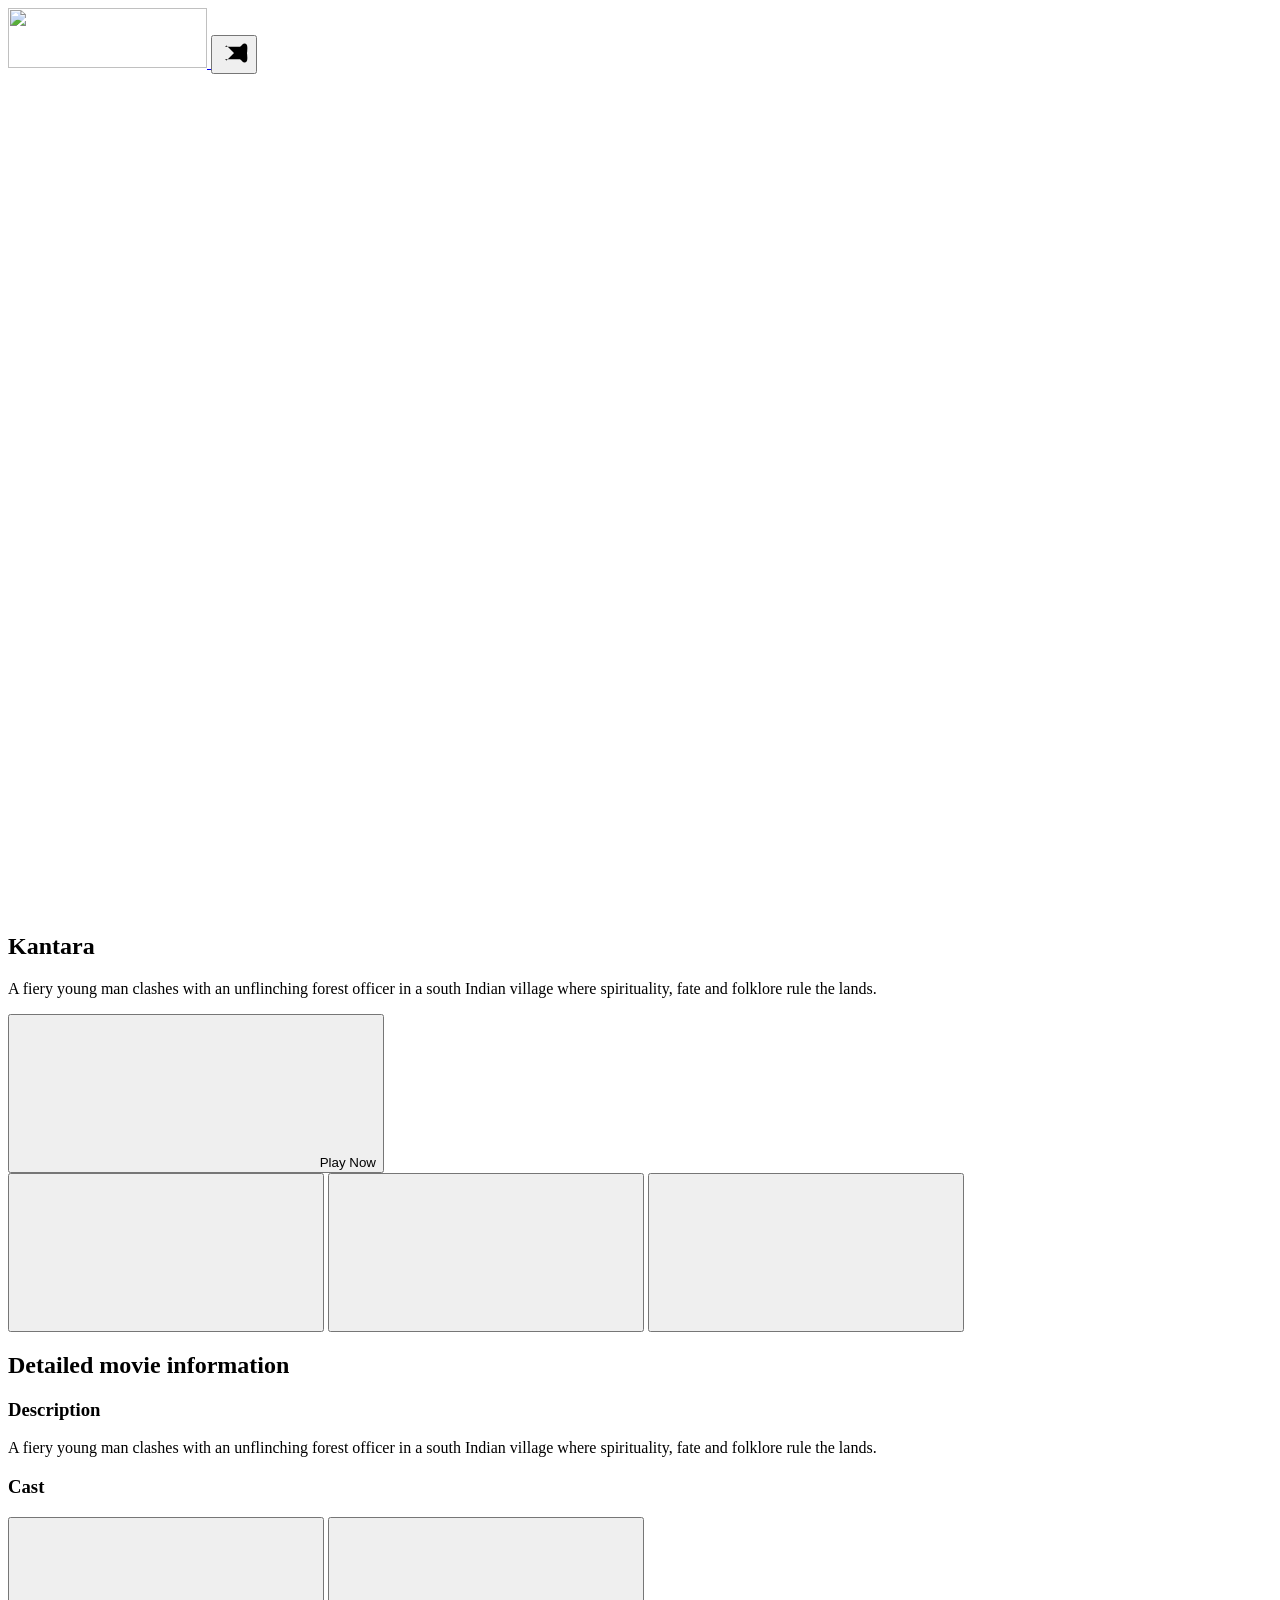
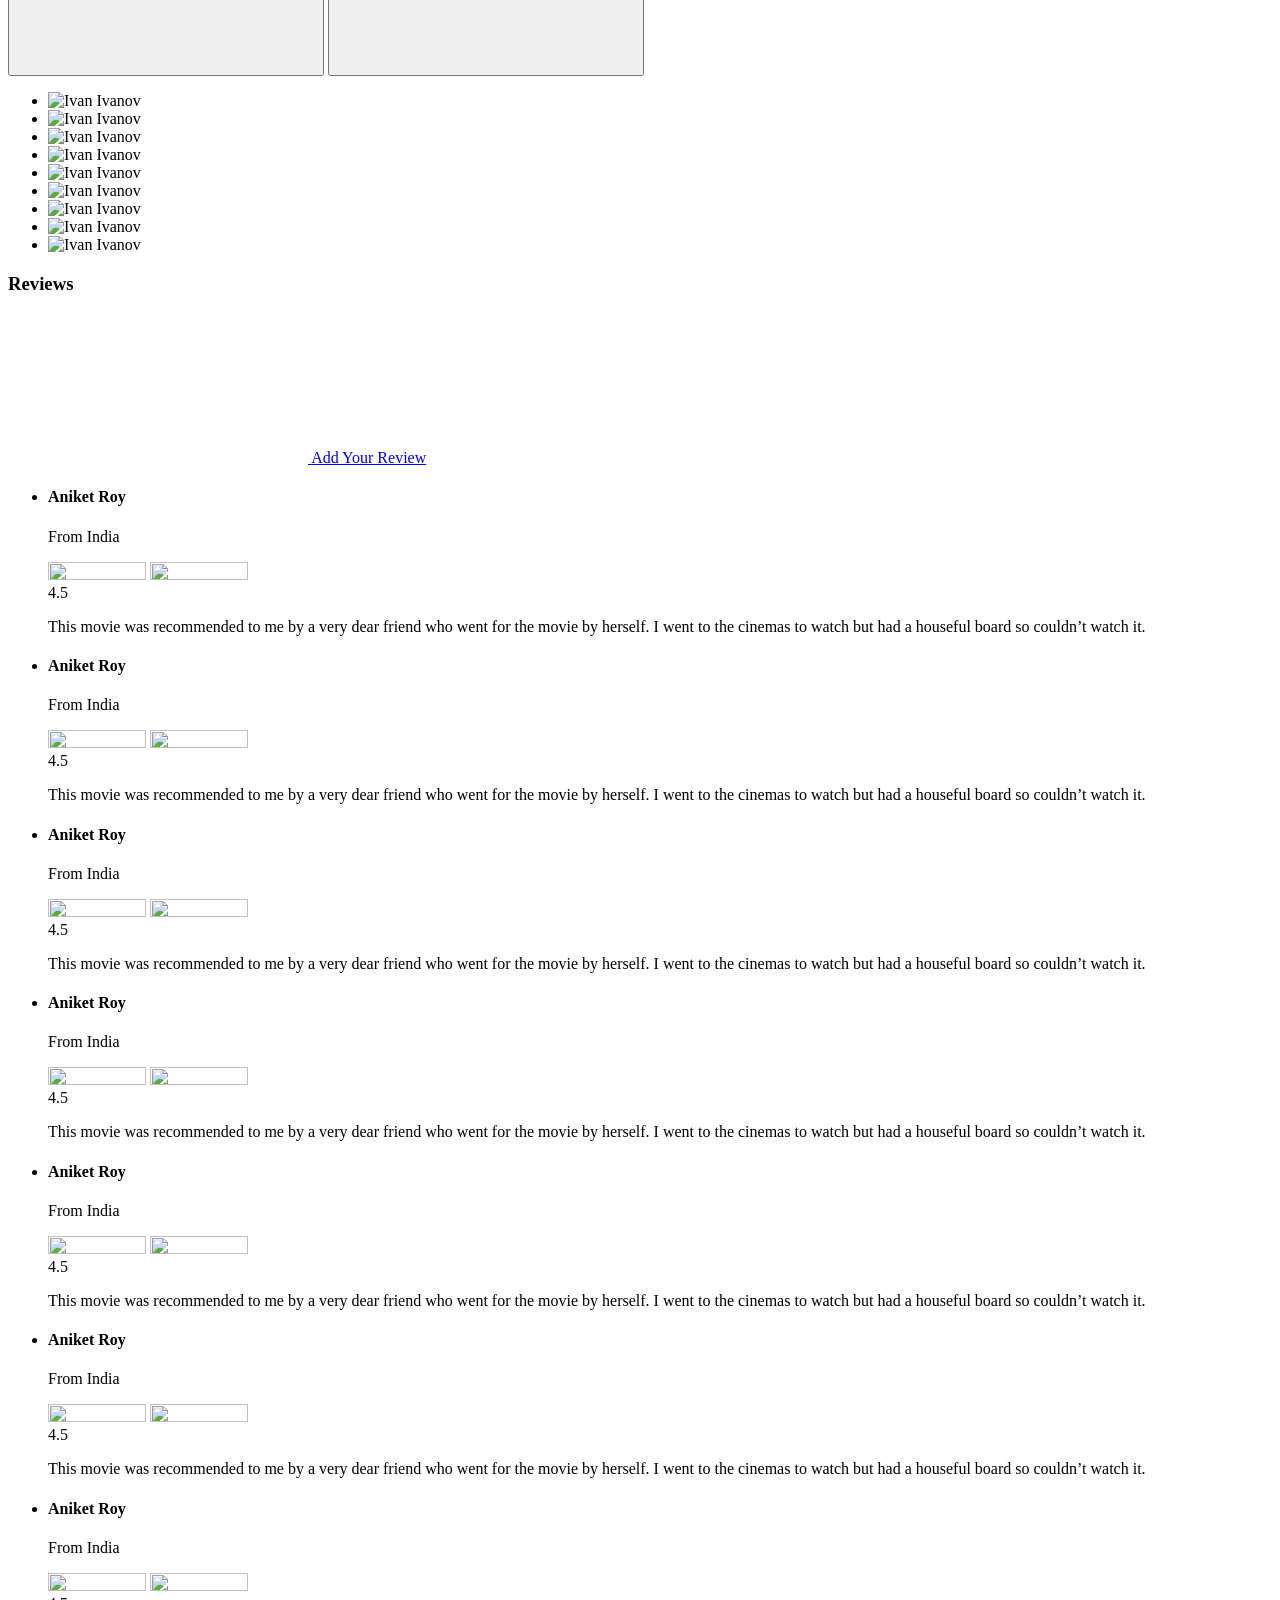
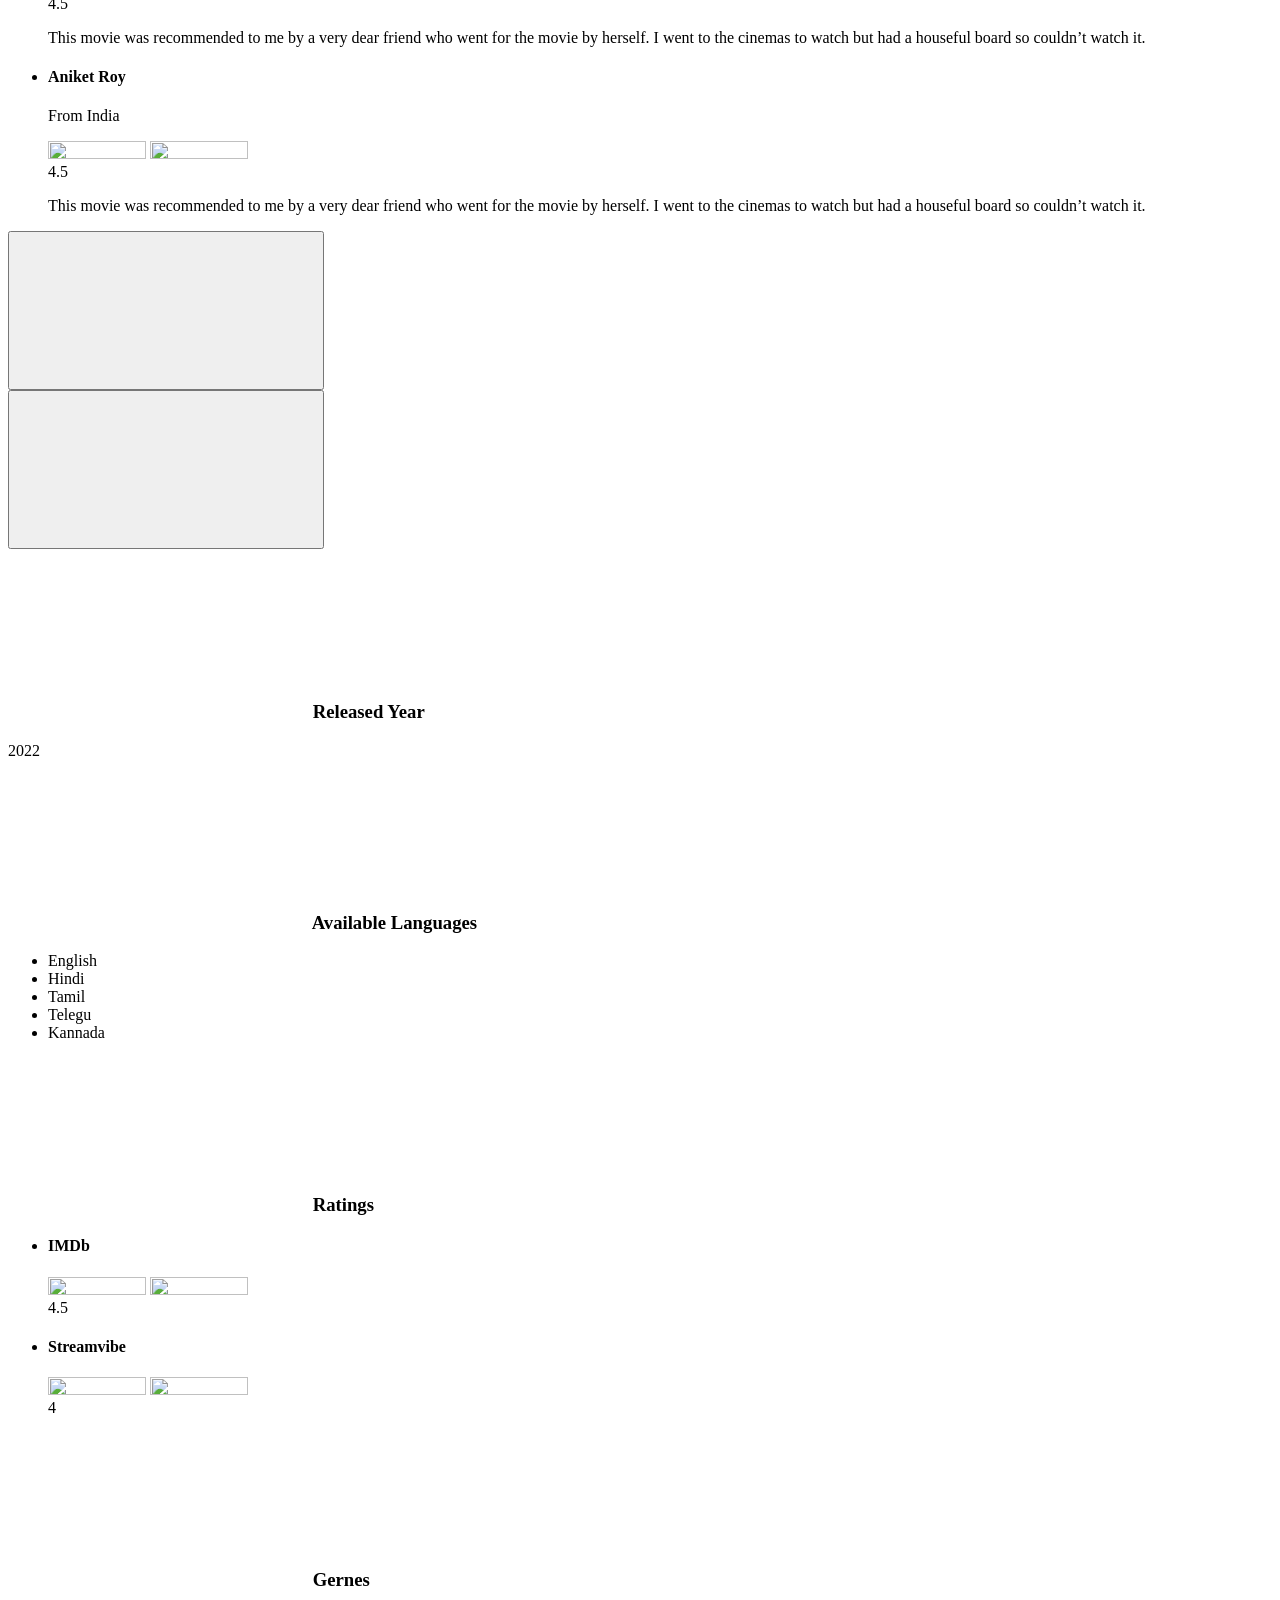
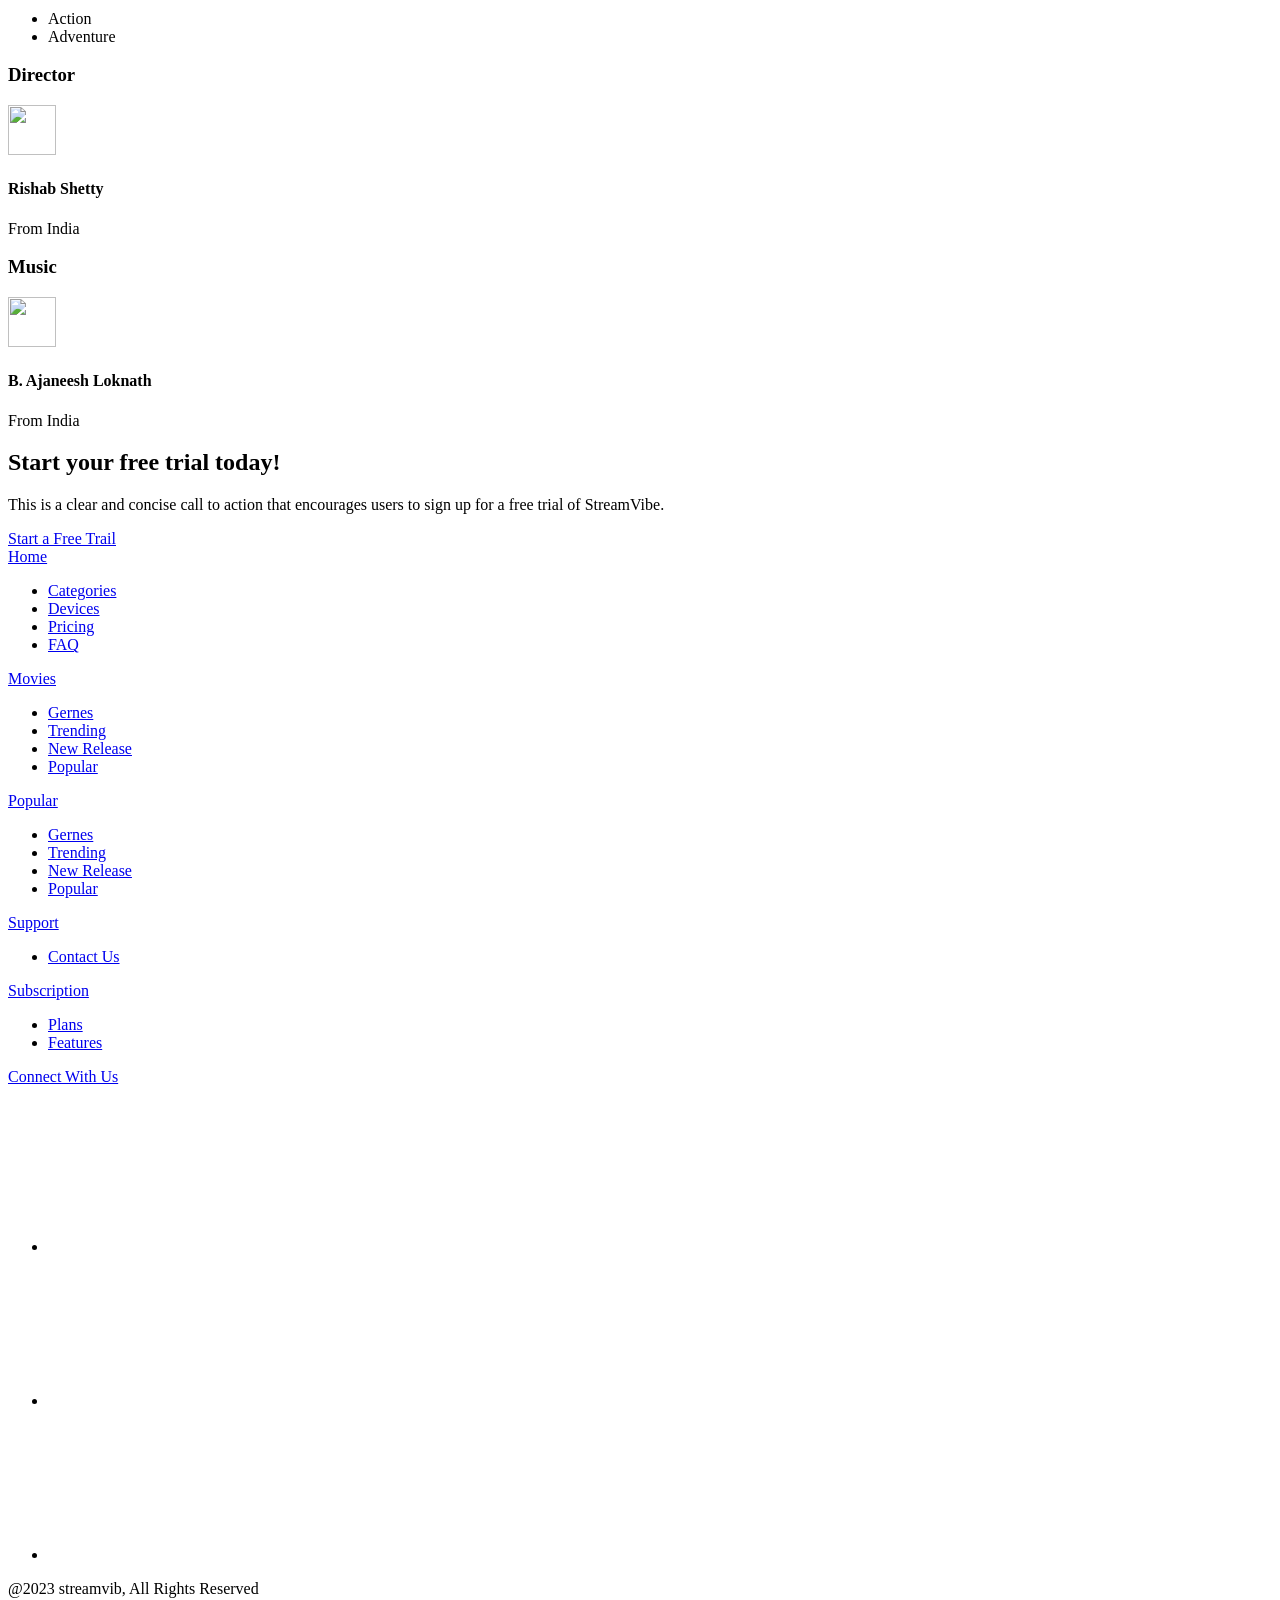
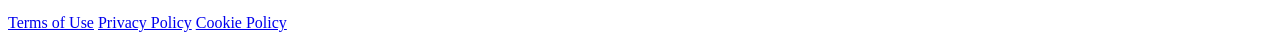
==== commit ecf72dd0: "Add files via upload" ====
--- a/movie.html
+++ b/movie.html
@@ -176,7 +176,7 @@
           <div class="movie-details__panel movie-details__panel--large-gap-y">
             <header class="movie-details__panel-header">
               <h3 class="movie-details__title">Reviews</h3>
-              <a class="button button--black-08" href="/"><span class="button__icon icon">
+              <a class="button button--black-08" href="./"><span class="button__icon icon">
                   <svg fill="none" stroke="currentColor">
                     <use href="/Stream-Vibe/assets/images/icons.svg#plus"></use>
                   </svg>
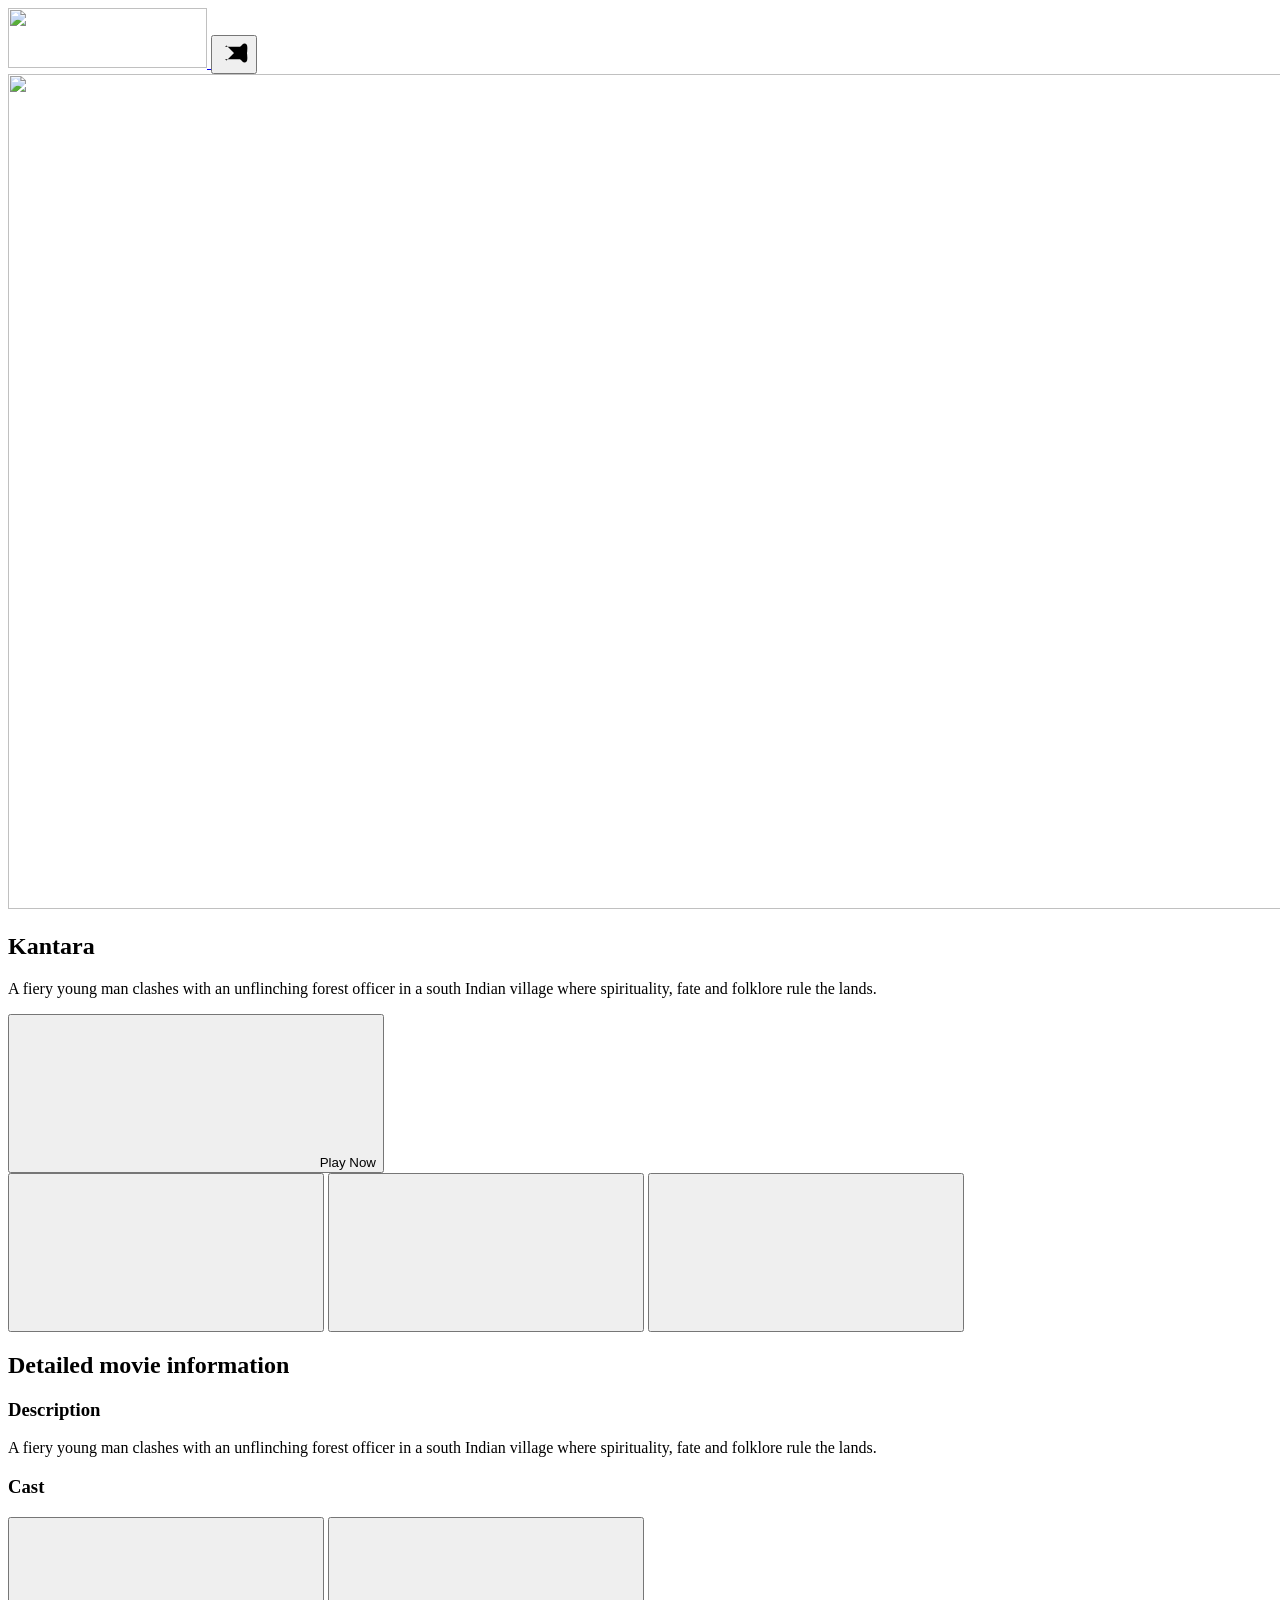
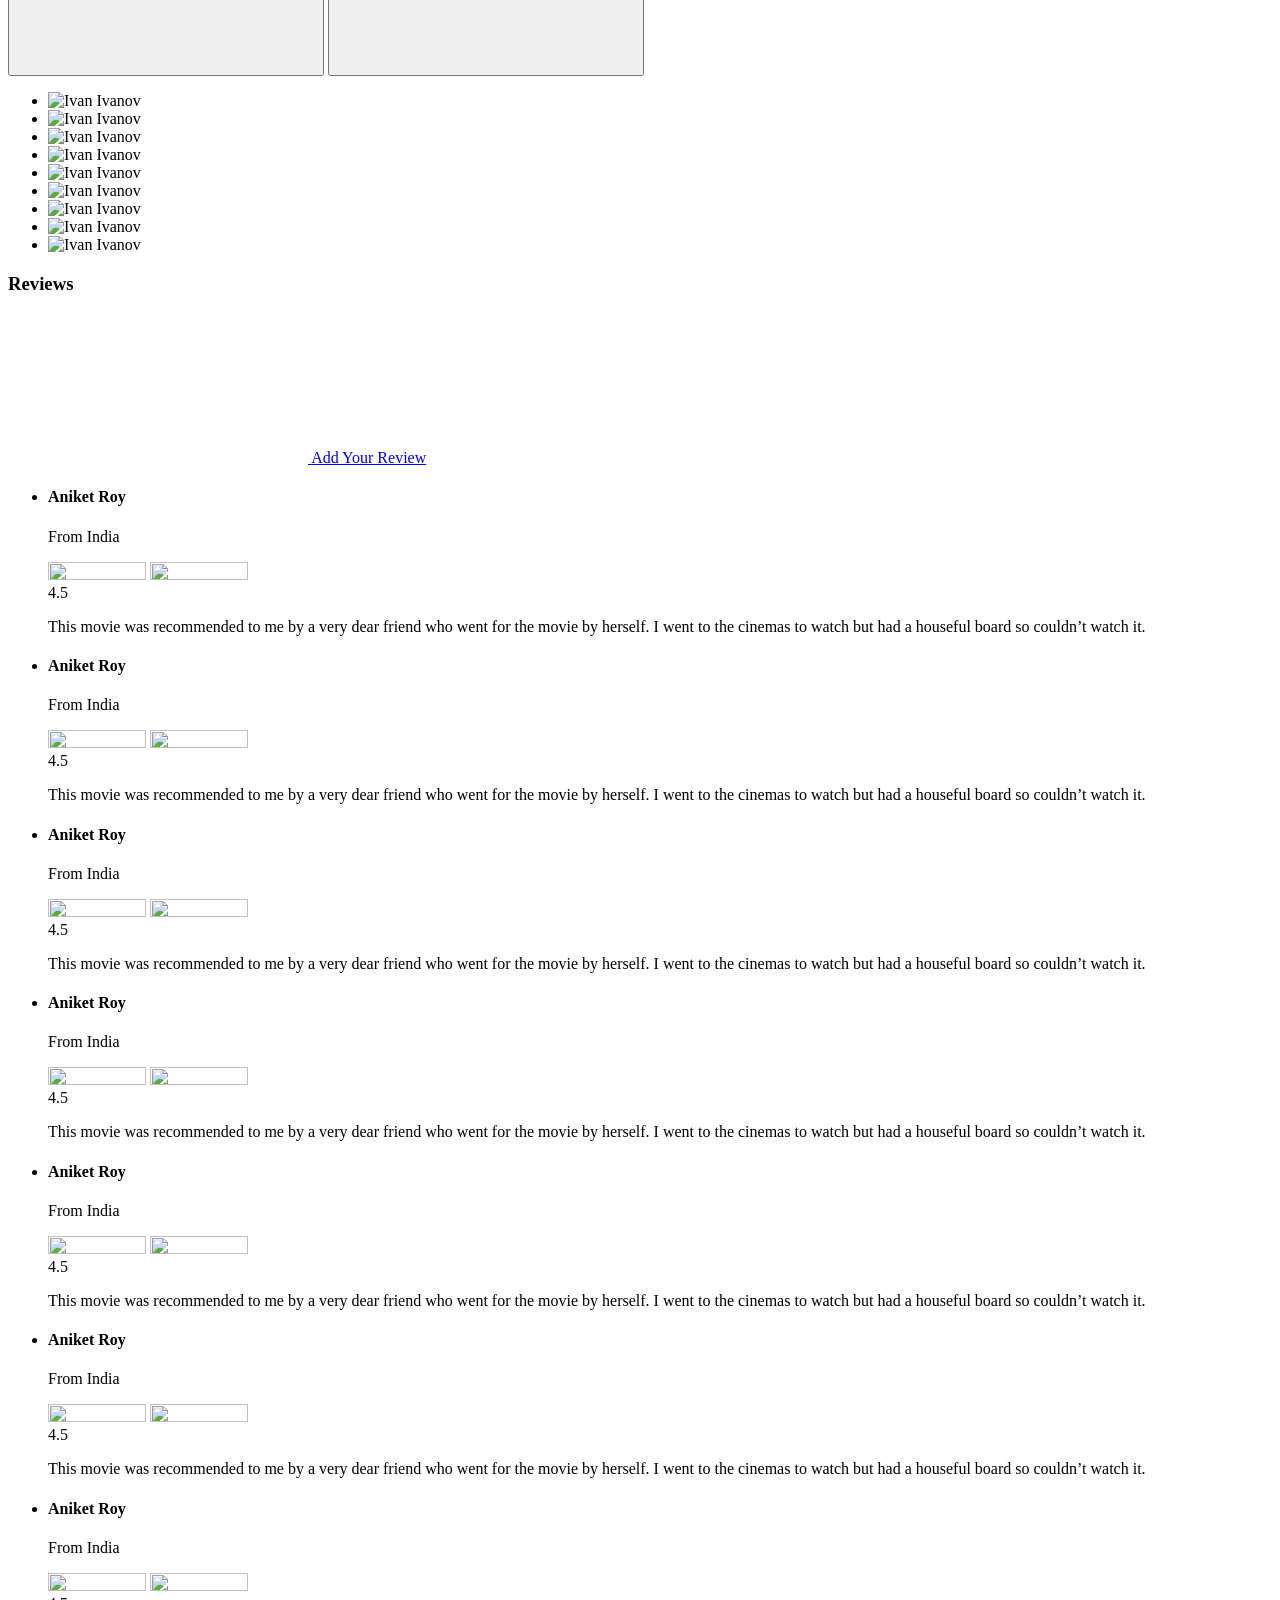
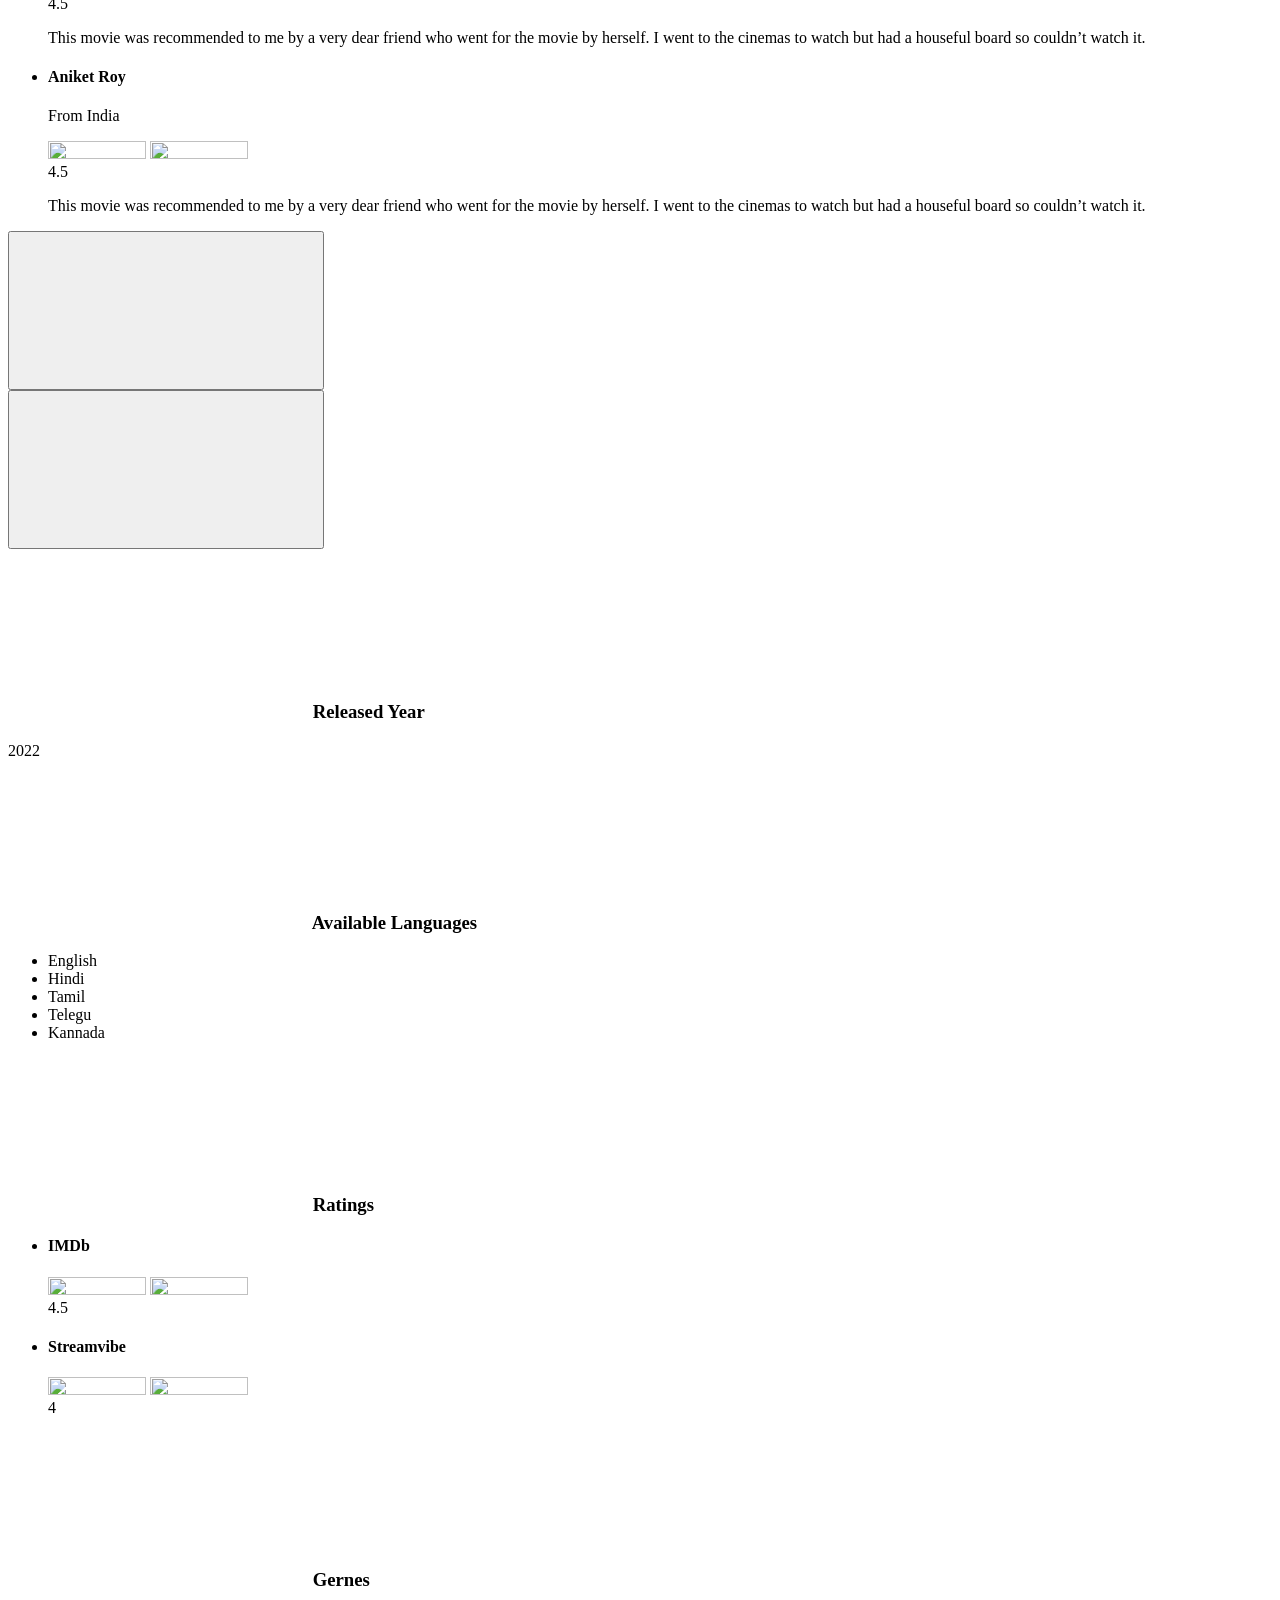
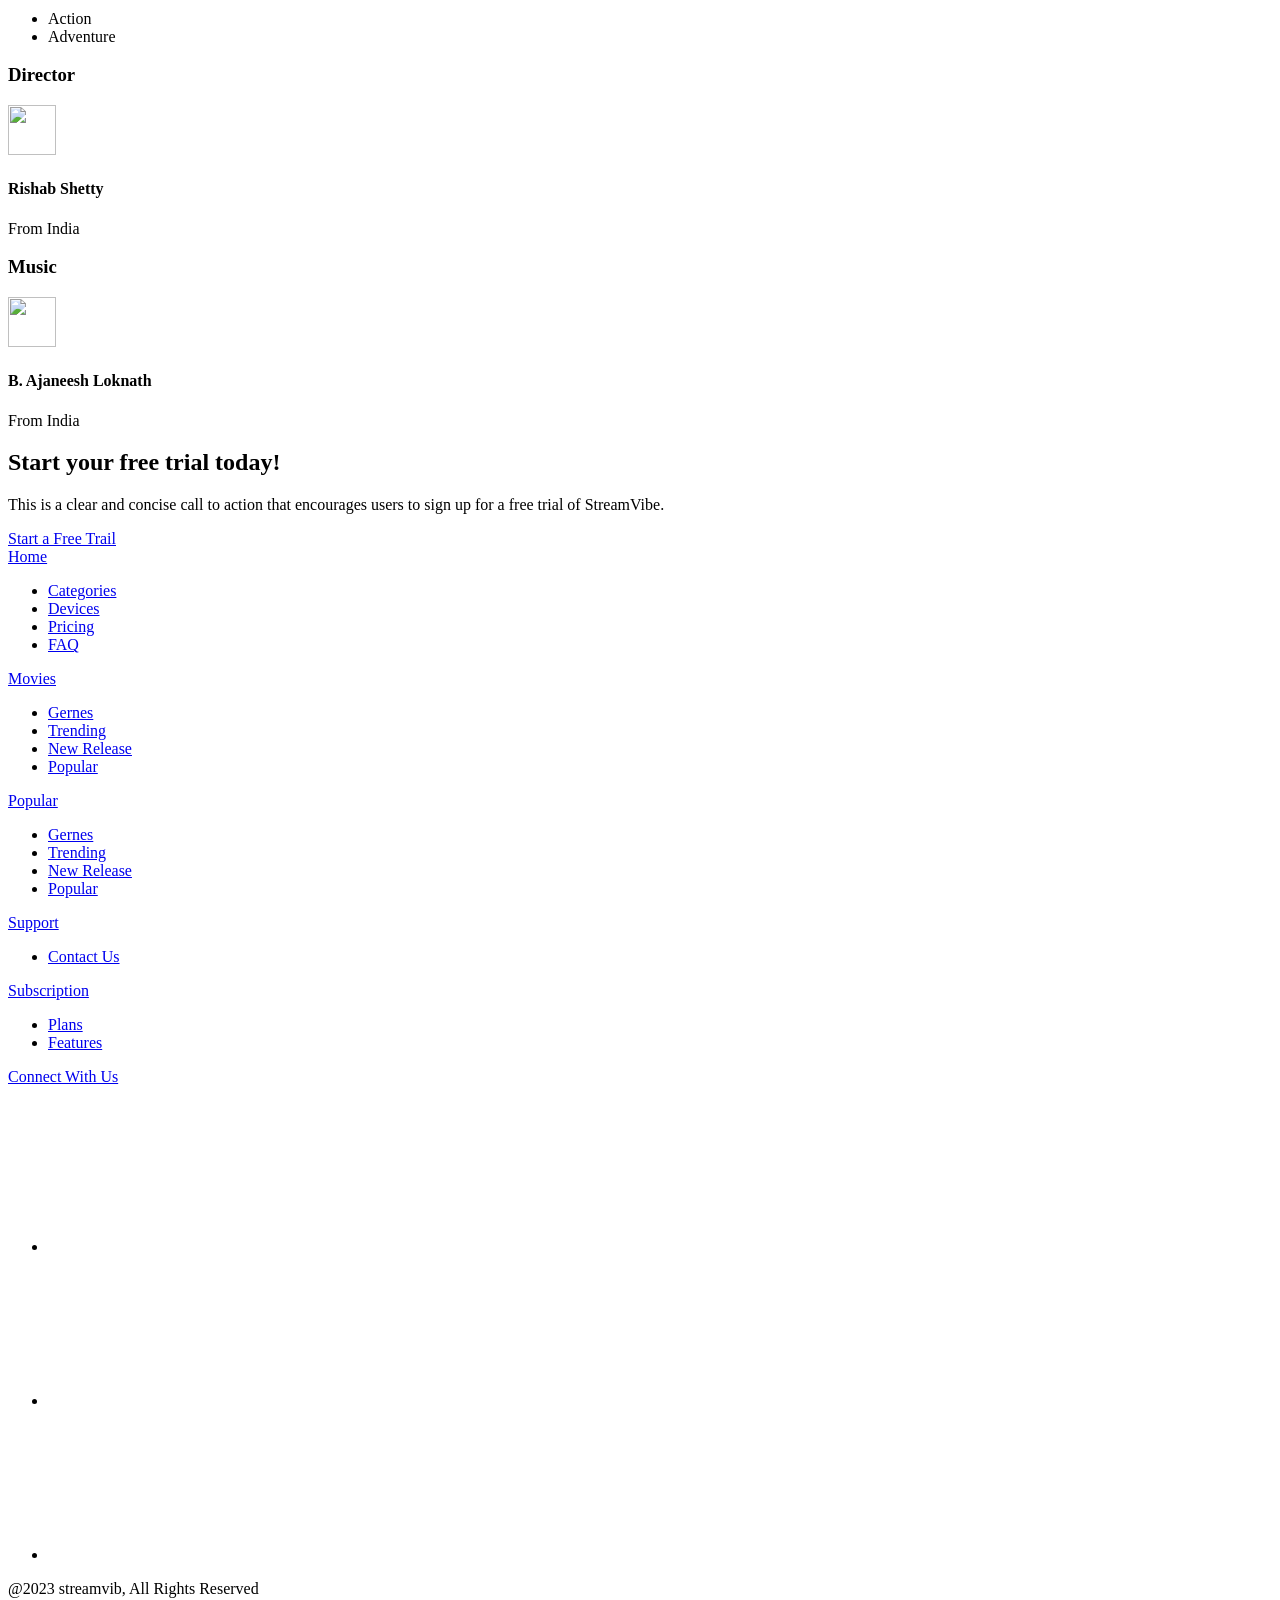
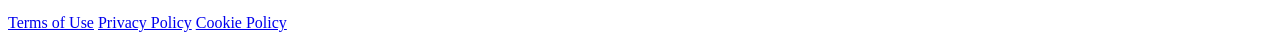
==== commit 025a3c05: "Add files via upload" ====
--- a/movie.html
+++ b/movie.html
@@ -24,13 +24,13 @@
                 <a class="header__menu-link" href="/">Home</a>
               </li>
               <li class="header__menu-item">
-                <a class="header__menu-link" href="/movies">Movies &amp; Shows</a>
+                <a class="header__menu-link" href="./movies">Movies &amp; Shows</a>
               </li>
               <li class="header__menu-item">
-                <a class="header__menu-link" href="/support">Support</a>
+                <a class="header__menu-link" href="./support">Support</a>
               </li>
               <li class="header__menu-item">
-                <a class="header__menu-link" href="/subscriptions">Subscriptions</a>
+                <a class="header__menu-link" href="./subscriptions">Subscriptions</a>
               </li>
             </ul>
           </nav>
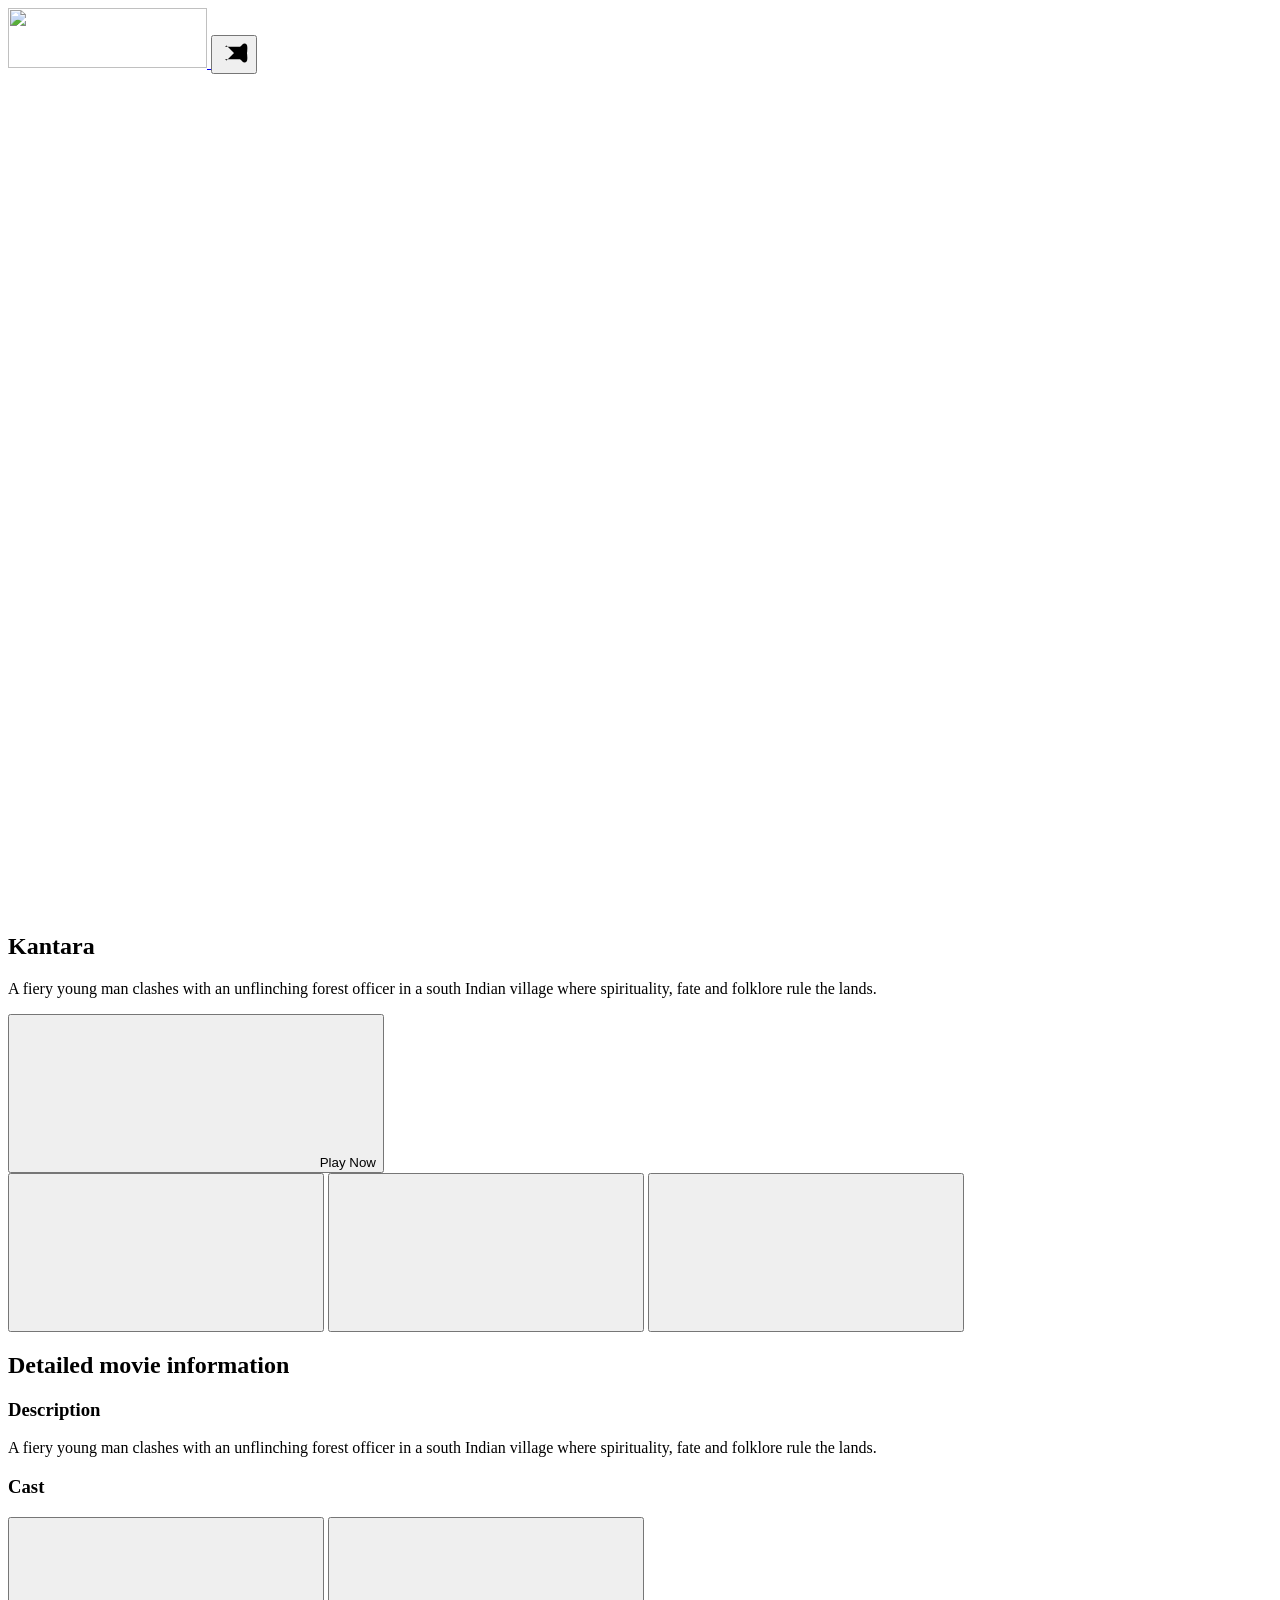
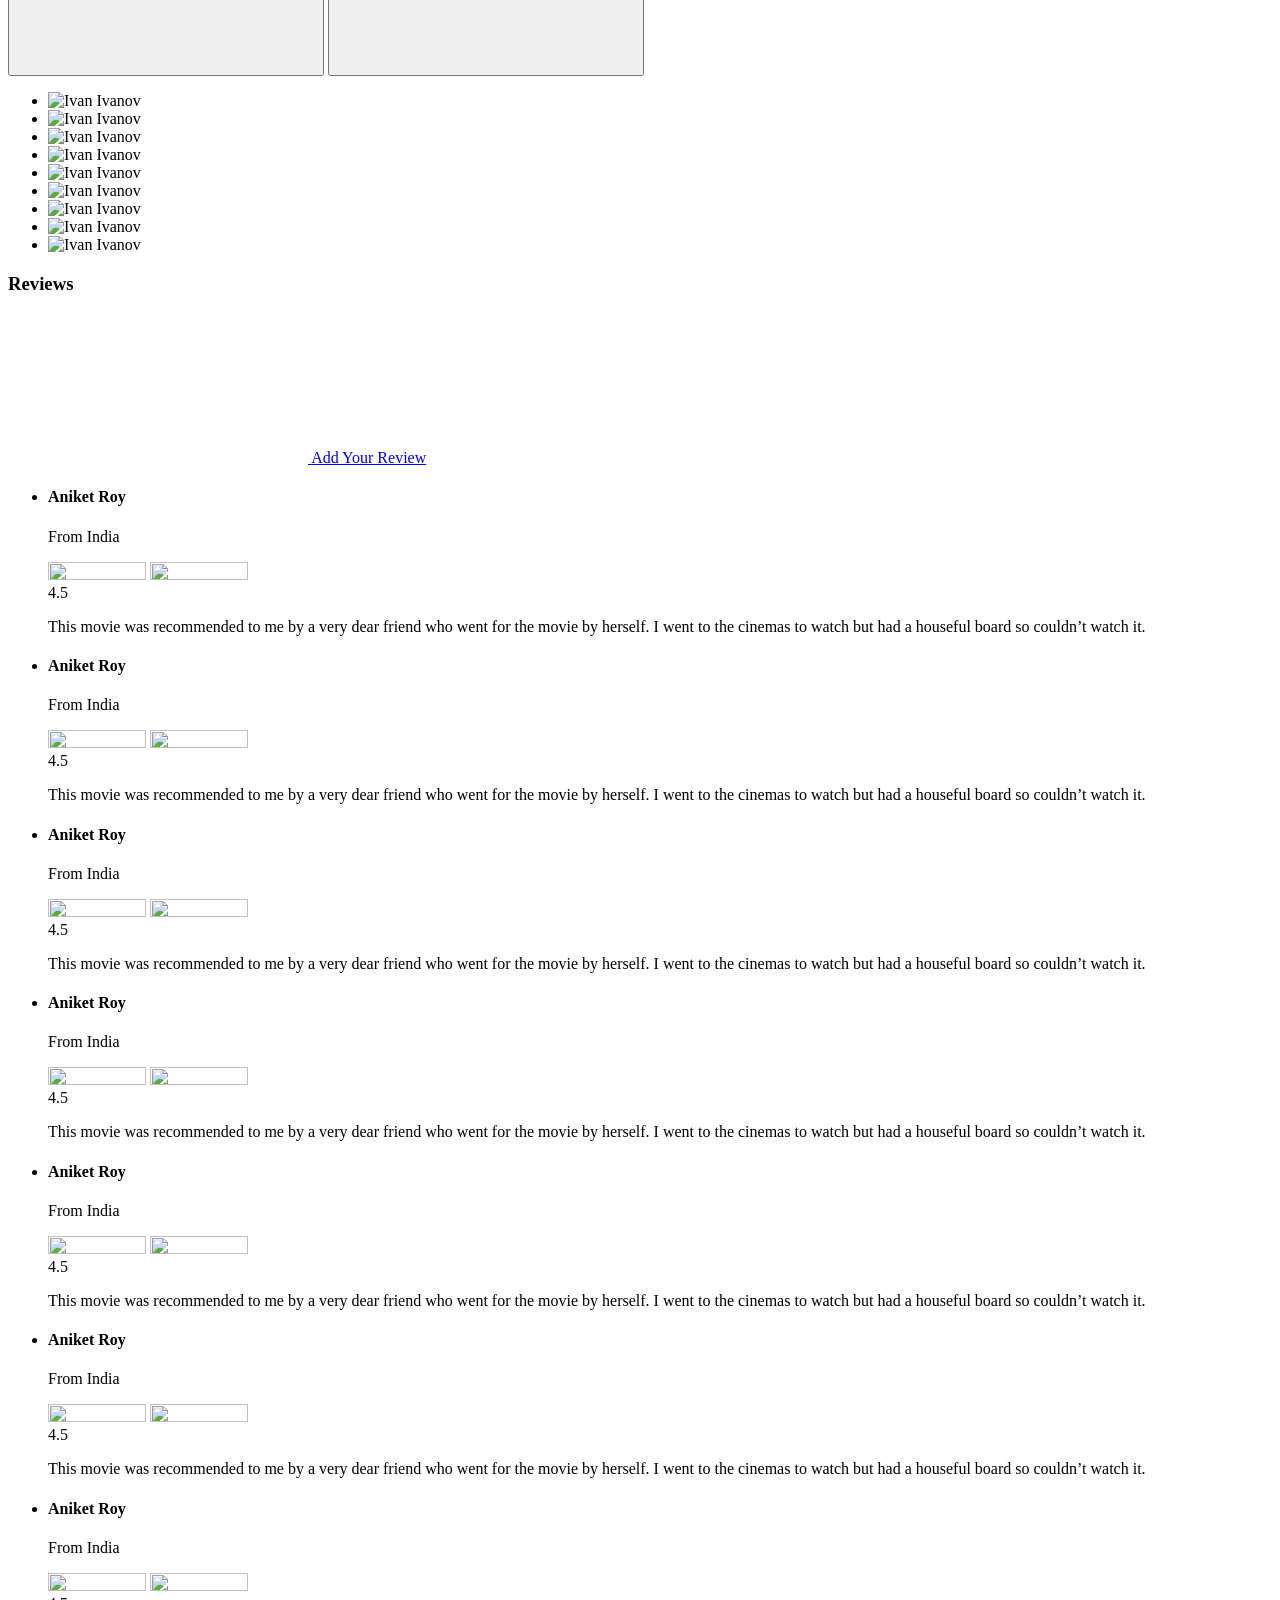
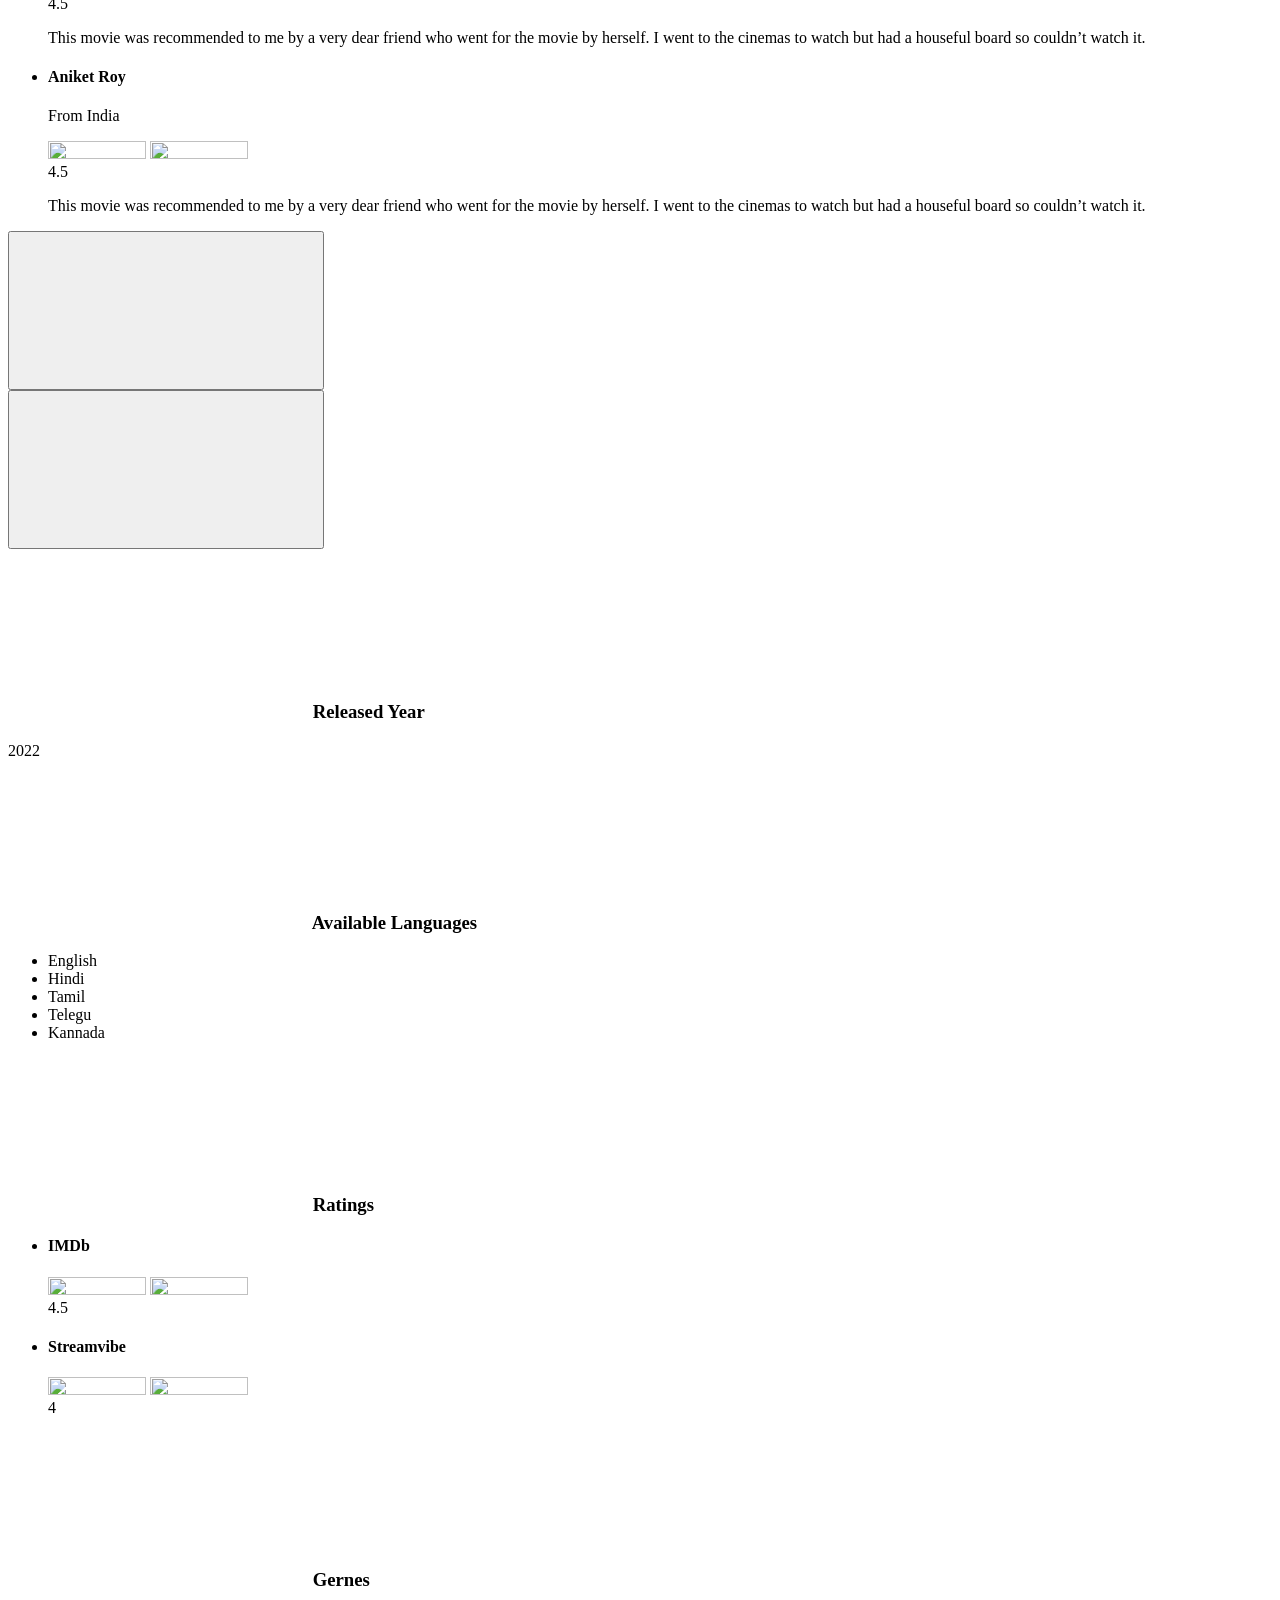
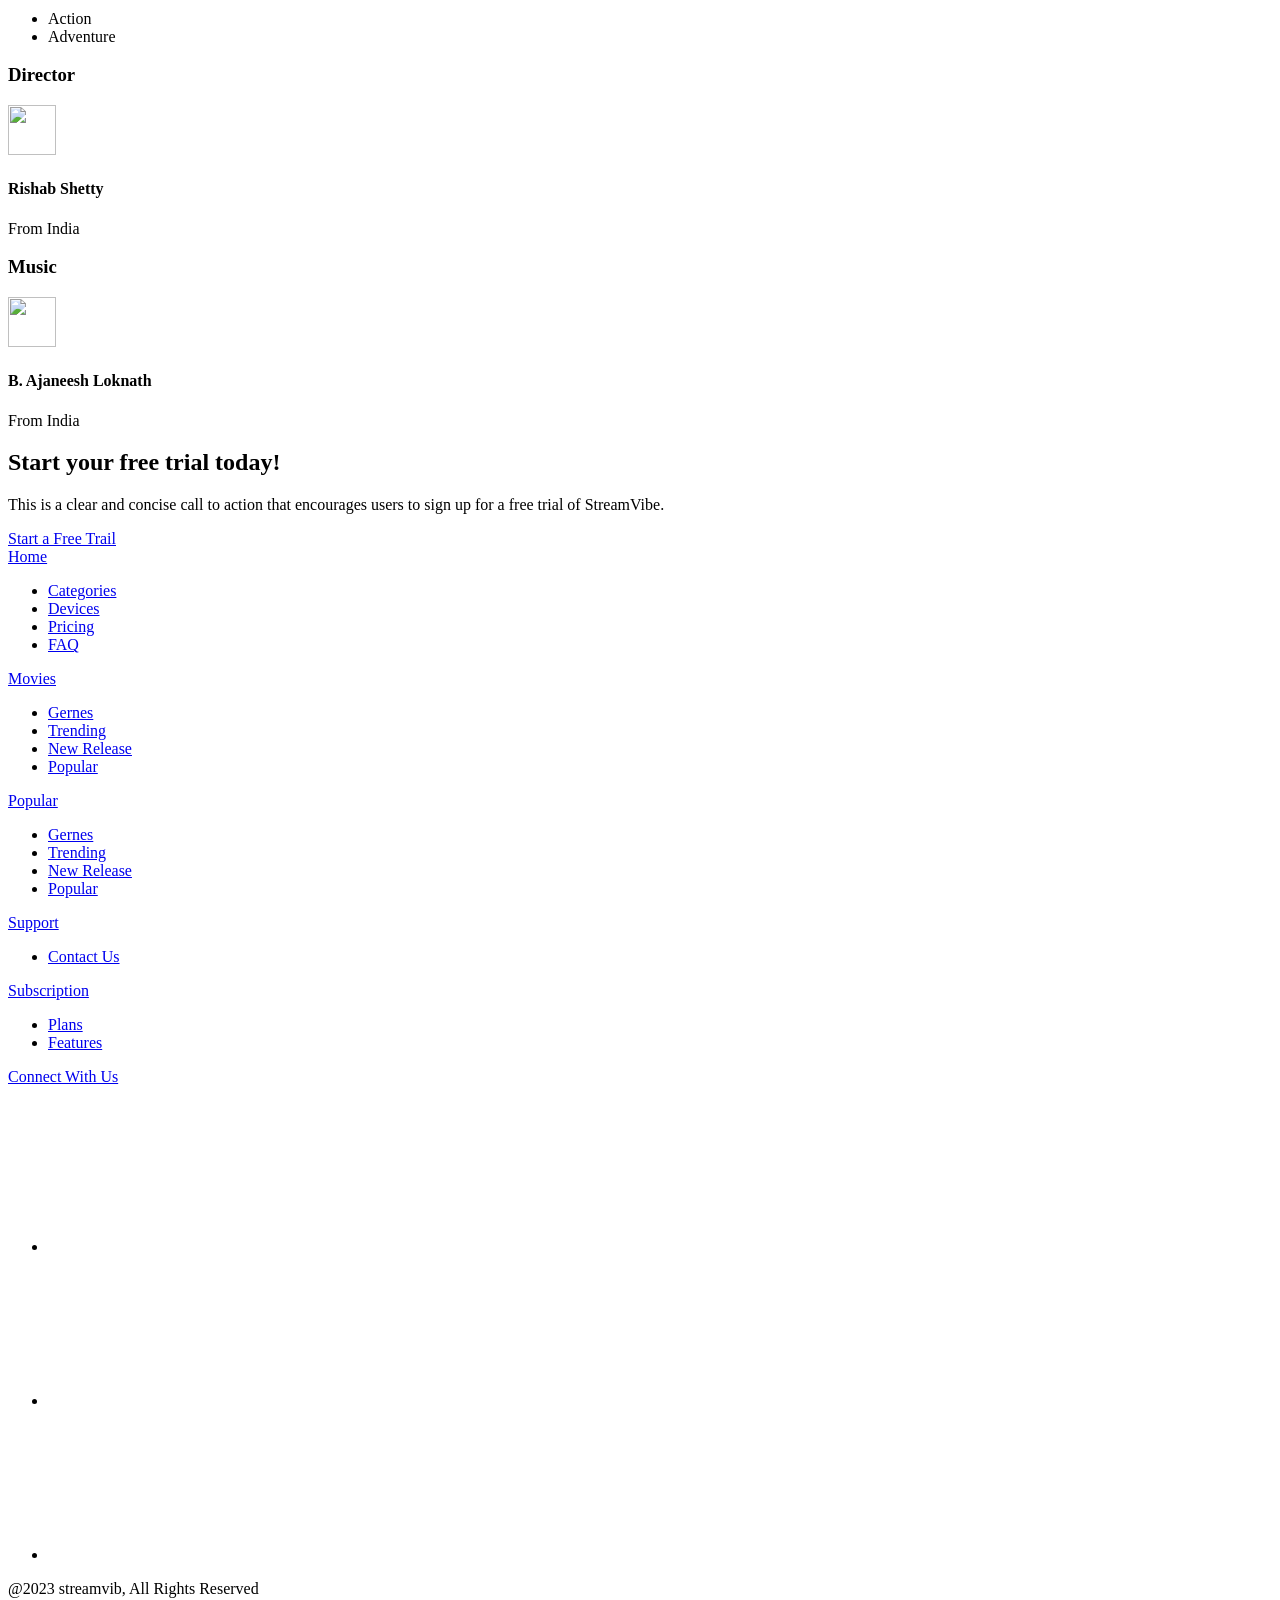
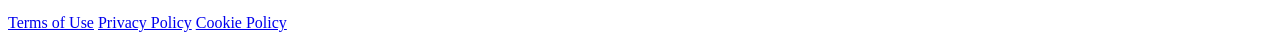
==== commit 46e3f96d: "Add files via upload" ====
--- a/movie.html
+++ b/movie.html
@@ -14,14 +14,14 @@
   <body>
     <header class="header" data-js-overlay-menu="">
       <div class="header__inner container">
-        <a class="header__logo logo" href="/" title="Home" aria-label="Home">
+        <a class="header__logo logo" href="./" title="Home" aria-label="Home">
           <img class="logo__image" src="/Stream-Vibe/assets/images/logo.svg" alt="" width="199" height="60" loading="eager">
         </a>
         <dialog class="header__overlay-menu-dialog" data-js-overlay-menu-dialog="">
           <nav class="header__menu">
             <ul class="header__menu-list">
               <li class="header__menu-item">
-                <a class="header__menu-link" href="/">Home</a>
+                <a class="header__menu-link" href="./">Home</a>
               </li>
               <li class="header__menu-item">
                 <a class="header__menu-link" href="./movies">Movies &amp; Shows</a>
@@ -484,7 +484,7 @@
               <p>This is a clear and concise call to action that encourages users to sign up for a free trial of StreamVibe.</p>
             </div>
           </div>
-          <a class="banner__button button" href="/subscriptions"><span class="button__label">Start a Free Trail</span></a>
+          <a class="banner__button button" href="./subscriptions"><span class="button__label">Start a Free Trail</span></a>
         </div>
       </section>
     </main>
@@ -492,95 +492,95 @@
       <div class="footer__inner container">
         <nav class="footer__menu">
           <div class="footer__menu-column">
-            <a class="footer__menu-title h6" href="/">Home</a>
+            <a class="footer__menu-title h6" href="./">Home</a>
             <ul class="footer__menu-list">
               <li class="footer__menu-item">
-                <a class="footer__menu-link" href="/">Categories</a>
-              </li>
-              <li class="footer__menu-item">
-                <a class="footer__menu-link" href="/">Devices</a>
-              </li>
-              <li class="footer__menu-item">
-                <a class="footer__menu-link" href="/">Pricing</a>
-              </li>
-              <li class="footer__menu-item">
-                <a class="footer__menu-link" href="/">FAQ</a>
+                <a class="footer__menu-link" href="./">Categories</a>
+              </li>
+              <li class="footer__menu-item">
+                <a class="footer__menu-link" href="./">Devices</a>
+              </li>
+              <li class="footer__menu-item">
+                <a class="footer__menu-link" href="./">Pricing</a>
+              </li>
+              <li class="footer__menu-item">
+                <a class="footer__menu-link" href="./">FAQ</a>
               </li>
             </ul>
           </div>
           <div class="footer__menu-column">
-            <a class="footer__menu-title h6" href="/">Movies</a>
+            <a class="footer__menu-title h6" href="./">Movies</a>
             <ul class="footer__menu-list">
               <li class="footer__menu-item">
-                <a class="footer__menu-link" href="/">Gernes</a>
-              </li>
-              <li class="footer__menu-item">
-                <a class="footer__menu-link" href="/">Trending</a>
-              </li>
-              <li class="footer__menu-item">
-                <a class="footer__menu-link" href="/">New Release</a>
-              </li>
-              <li class="footer__menu-item">
-                <a class="footer__menu-link" href="/">Popular</a>
+                <a class="footer__menu-link" href="./">Gernes</a>
+              </li>
+              <li class="footer__menu-item">
+                <a class="footer__menu-link" href="./">Trending</a>
+              </li>
+              <li class="footer__menu-item">
+                <a class="footer__menu-link" href="./">New Release</a>
+              </li>
+              <li class="footer__menu-item">
+                <a class="footer__menu-link" href="./">Popular</a>
               </li>
             </ul>
           </div>
           <div class="footer__menu-column">
-            <a class="footer__menu-title h6" href="/">Popular</a>
+            <a class="footer__menu-title h6" href="./">Popular</a>
             <ul class="footer__menu-list">
               <li class="footer__menu-item">
-                <a class="footer__menu-link" href="/">Gernes</a>
-              </li>
-              <li class="footer__menu-item">
-                <a class="footer__menu-link" href="/">Trending</a>
-              </li>
-              <li class="footer__menu-item">
-                <a class="footer__menu-link" href="/">New Release</a>
-              </li>
-              <li class="footer__menu-item">
-                <a class="footer__menu-link" href="/">Popular</a>
+                <a class="footer__menu-link" href="./">Gernes</a>
+              </li>
+              <li class="footer__menu-item">
+                <a class="footer__menu-link" href="./">Trending</a>
+              </li>
+              <li class="footer__menu-item">
+                <a class="footer__menu-link" href="./">New Release</a>
+              </li>
+              <li class="footer__menu-item">
+                <a class="footer__menu-link" href="./">Popular</a>
               </li>
             </ul>
           </div>
           <div class="footer__menu-column">
-            <a class="footer__menu-title h6" href="/">Support</a>
+            <a class="footer__menu-title h6" href="./">Support</a>
             <ul class="footer__menu-list">
               <li class="footer__menu-item">
-                <a class="footer__menu-link" href="/">Contact Us</a>
+                <a class="footer__menu-link" href="./">Contact Us</a>
               </li>
             </ul>
           </div>
           <div class="footer__menu-column">
-            <a class="footer__menu-title h6" href="/">Subscription</a>
+            <a class="footer__menu-title h6" href="./">Subscription</a>
             <ul class="footer__menu-list">
               <li class="footer__menu-item">
-                <a class="footer__menu-link" href="/">Plans</a>
-              </li>
-              <li class="footer__menu-item">
-                <a class="footer__menu-link" href="/">Features</a>
+                <a class="footer__menu-link" href="./">Plans</a>
+              </li>
+              <li class="footer__menu-item">
+                <a class="footer__menu-link" href="./">Features</a>
               </li>
             </ul>
           </div>
           <div class="footer__menu-column">
-            <a class="footer__menu-title h6" href="/">Connect With Us</a>
+            <a class="footer__menu-title h6" href="./">Connect With Us</a>
             <div class="footer__soc1als soc1als">
               <ul class="soc1als__list">
                 <li class="soc1als__item">
-                  <a class="soc1als__link button button--black-10" title="Facebook" aria-label="Facebook" href="/" target="_blank"><span class="button__icon icon">
+                  <a class="soc1als__link button button--black-10" title="Facebook" aria-label="Facebook" href="./" target="_blank"><span class="button__icon icon">
                       <svg fill="currentColor" stroke="none">
                         <use href="/Stream-Vibe/assets/images/icons.svg#facebook"></use>
                       </svg>
                     </span></a>
                 </li>
                 <li class="soc1als__item">
-                  <a class="soc1als__link button button--black-10" title="Twitter" aria-label="Twitter" href="/" target="_blank"><span class="button__icon icon">
+                  <a class="soc1als__link button button--black-10" title="Twitter" aria-label="Twitter" href="./" target="_blank"><span class="button__icon icon">
                       <svg fill="currentColor" stroke="none">
                         <use href="/Stream-Vibe/assets/images/icons.svg#twitter"></use>
                       </svg>
                     </span></a>
                 </li>
                 <li class="soc1als__item">
-                  <a class="soc1als__link button button--black-10" title="LinkedIn" aria-label="LinkedIn" href="/" target="_blank"><span class="button__icon icon">
+                  <a class="soc1als__link button button--black-10" title="LinkedIn" aria-label="LinkedIn" href="./" target="_blank"><span class="button__icon icon">
                       <svg fill="currentColor" stroke="none">
                         <use href="/Stream-Vibe/assets/images/icons.svg#linked-in"></use>
                       </svg>
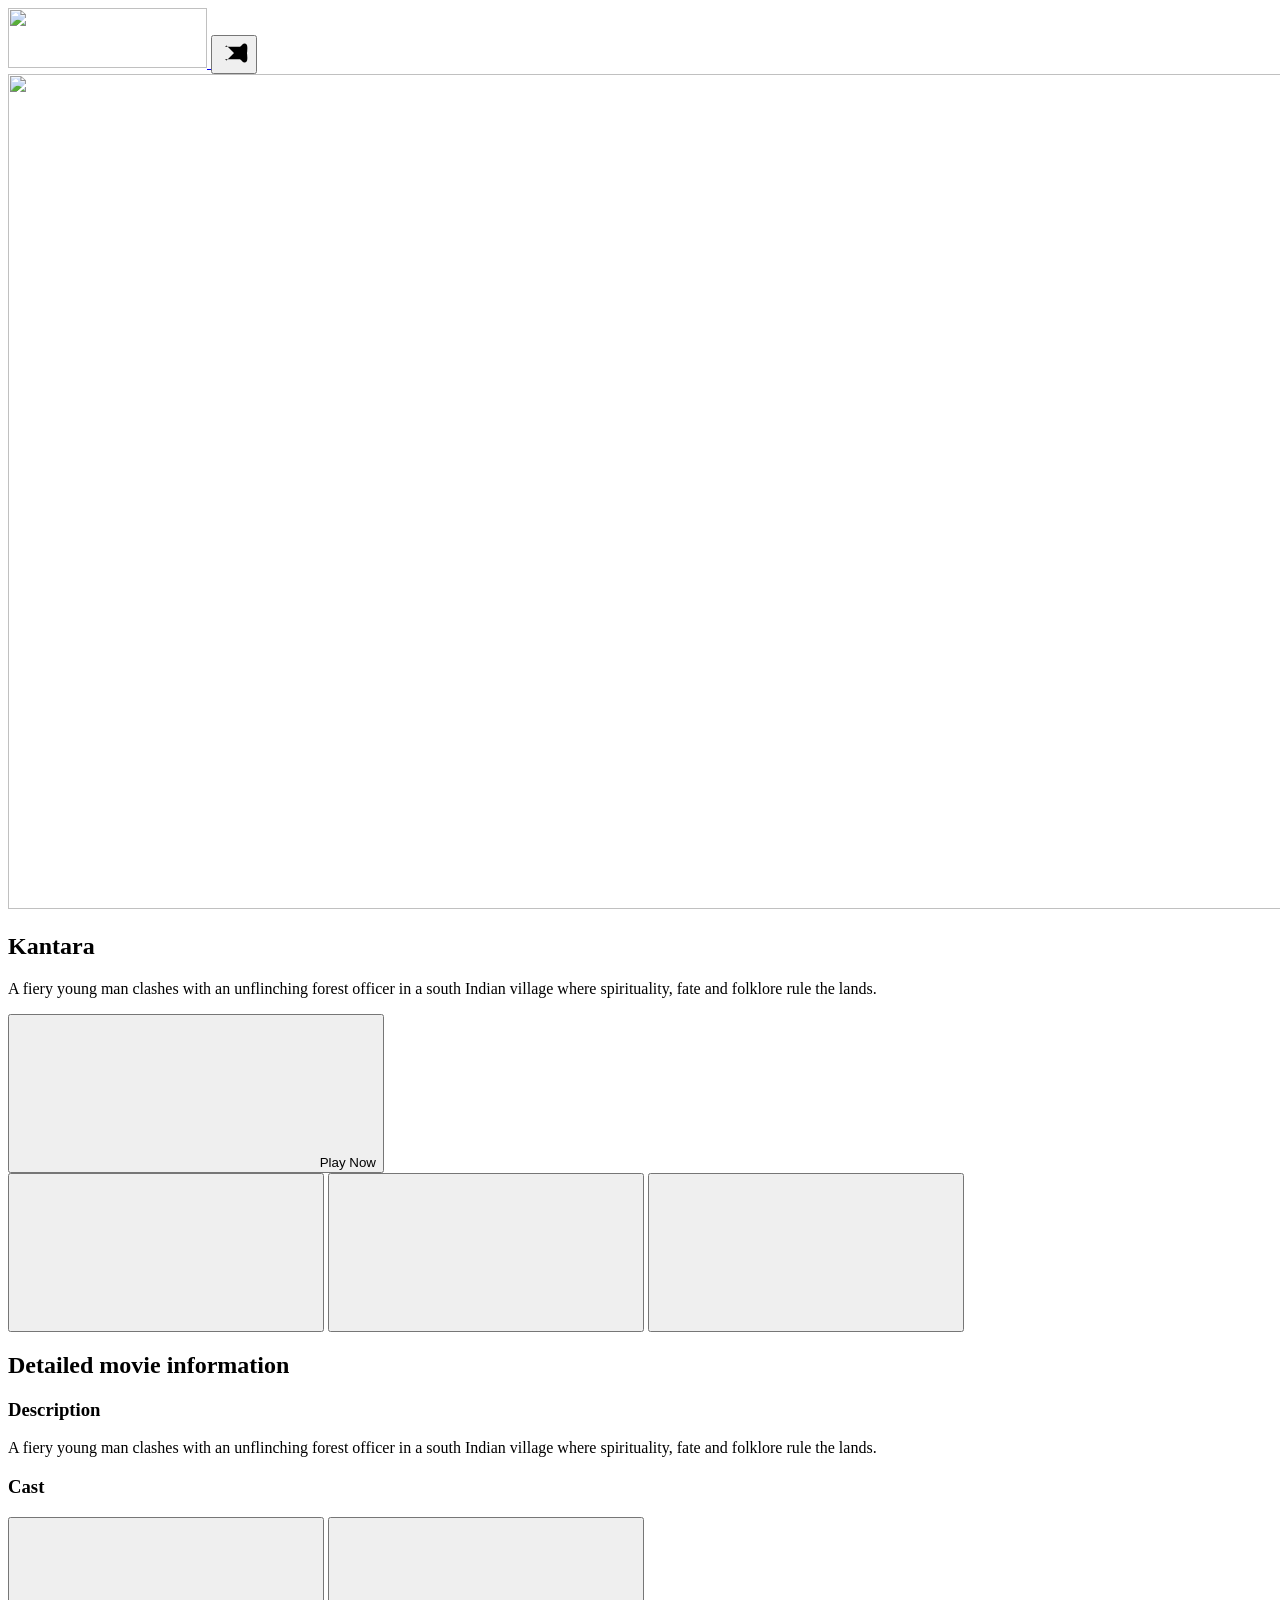
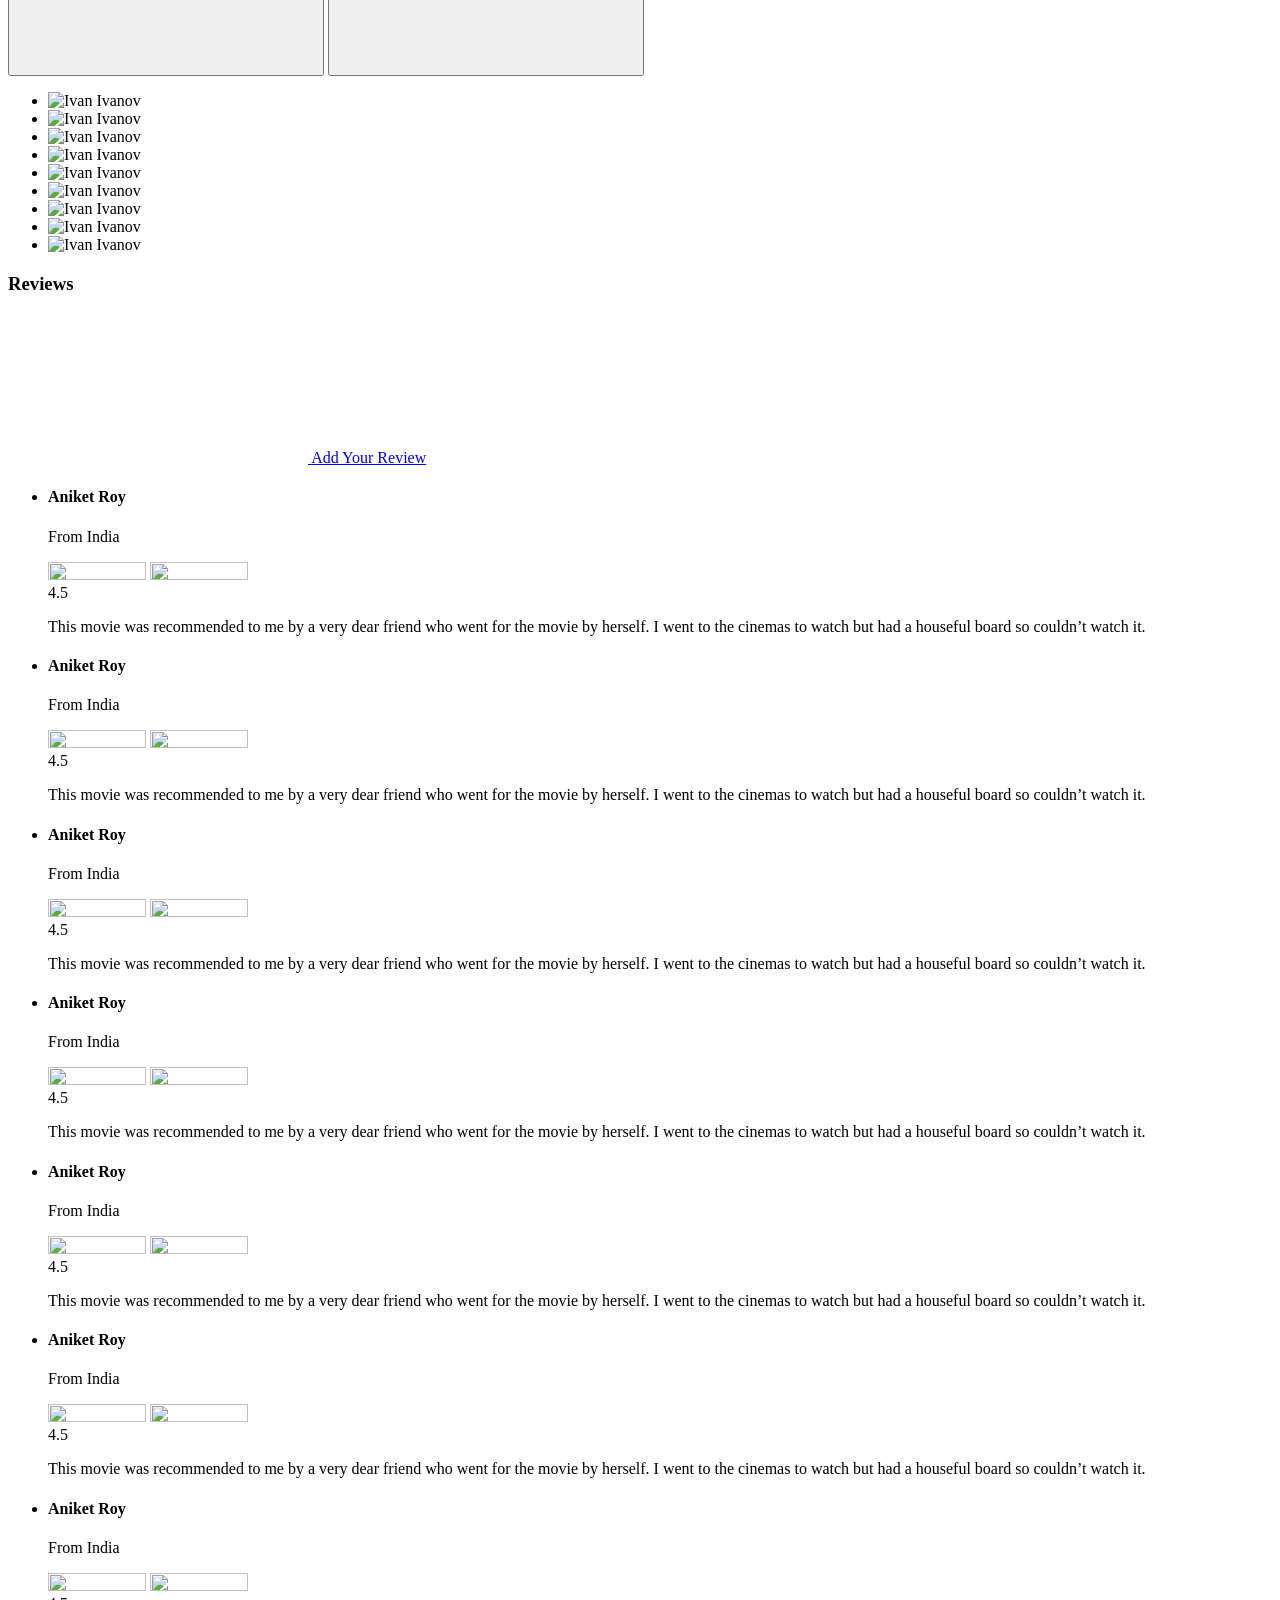
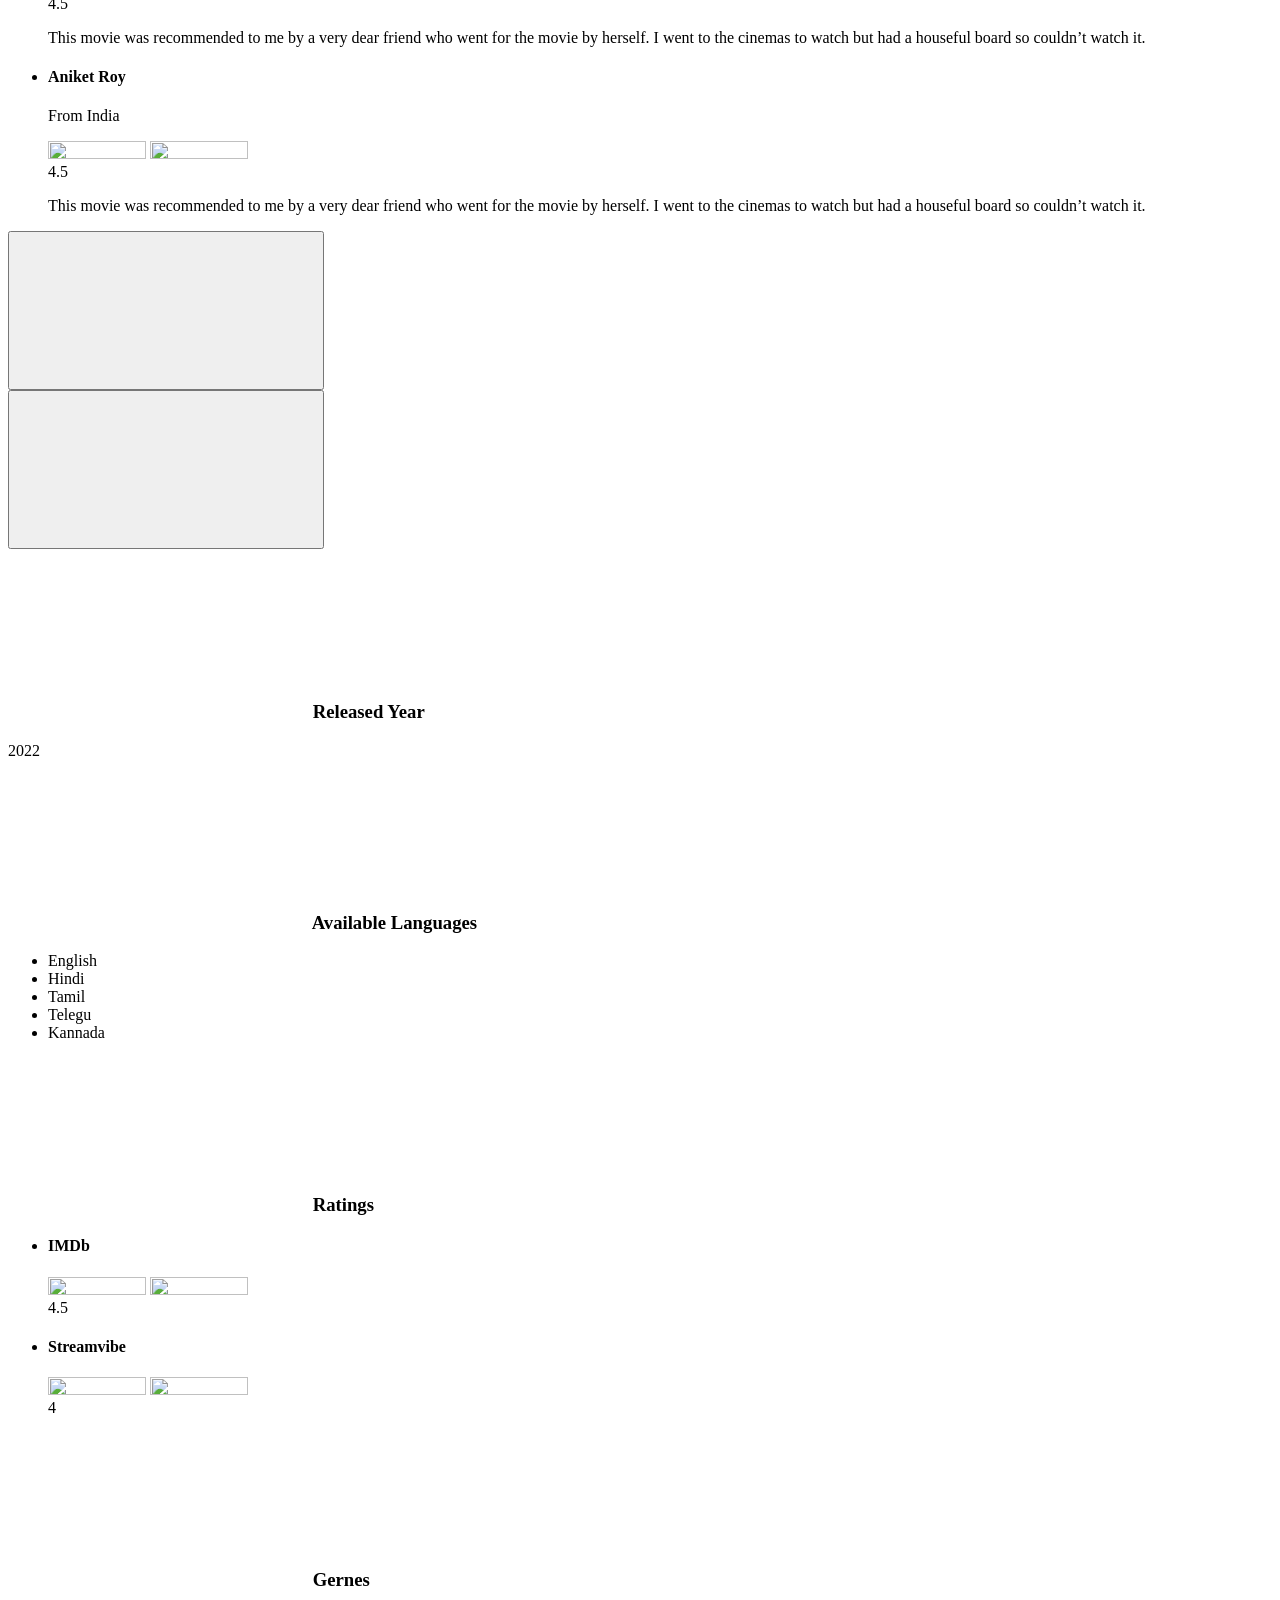
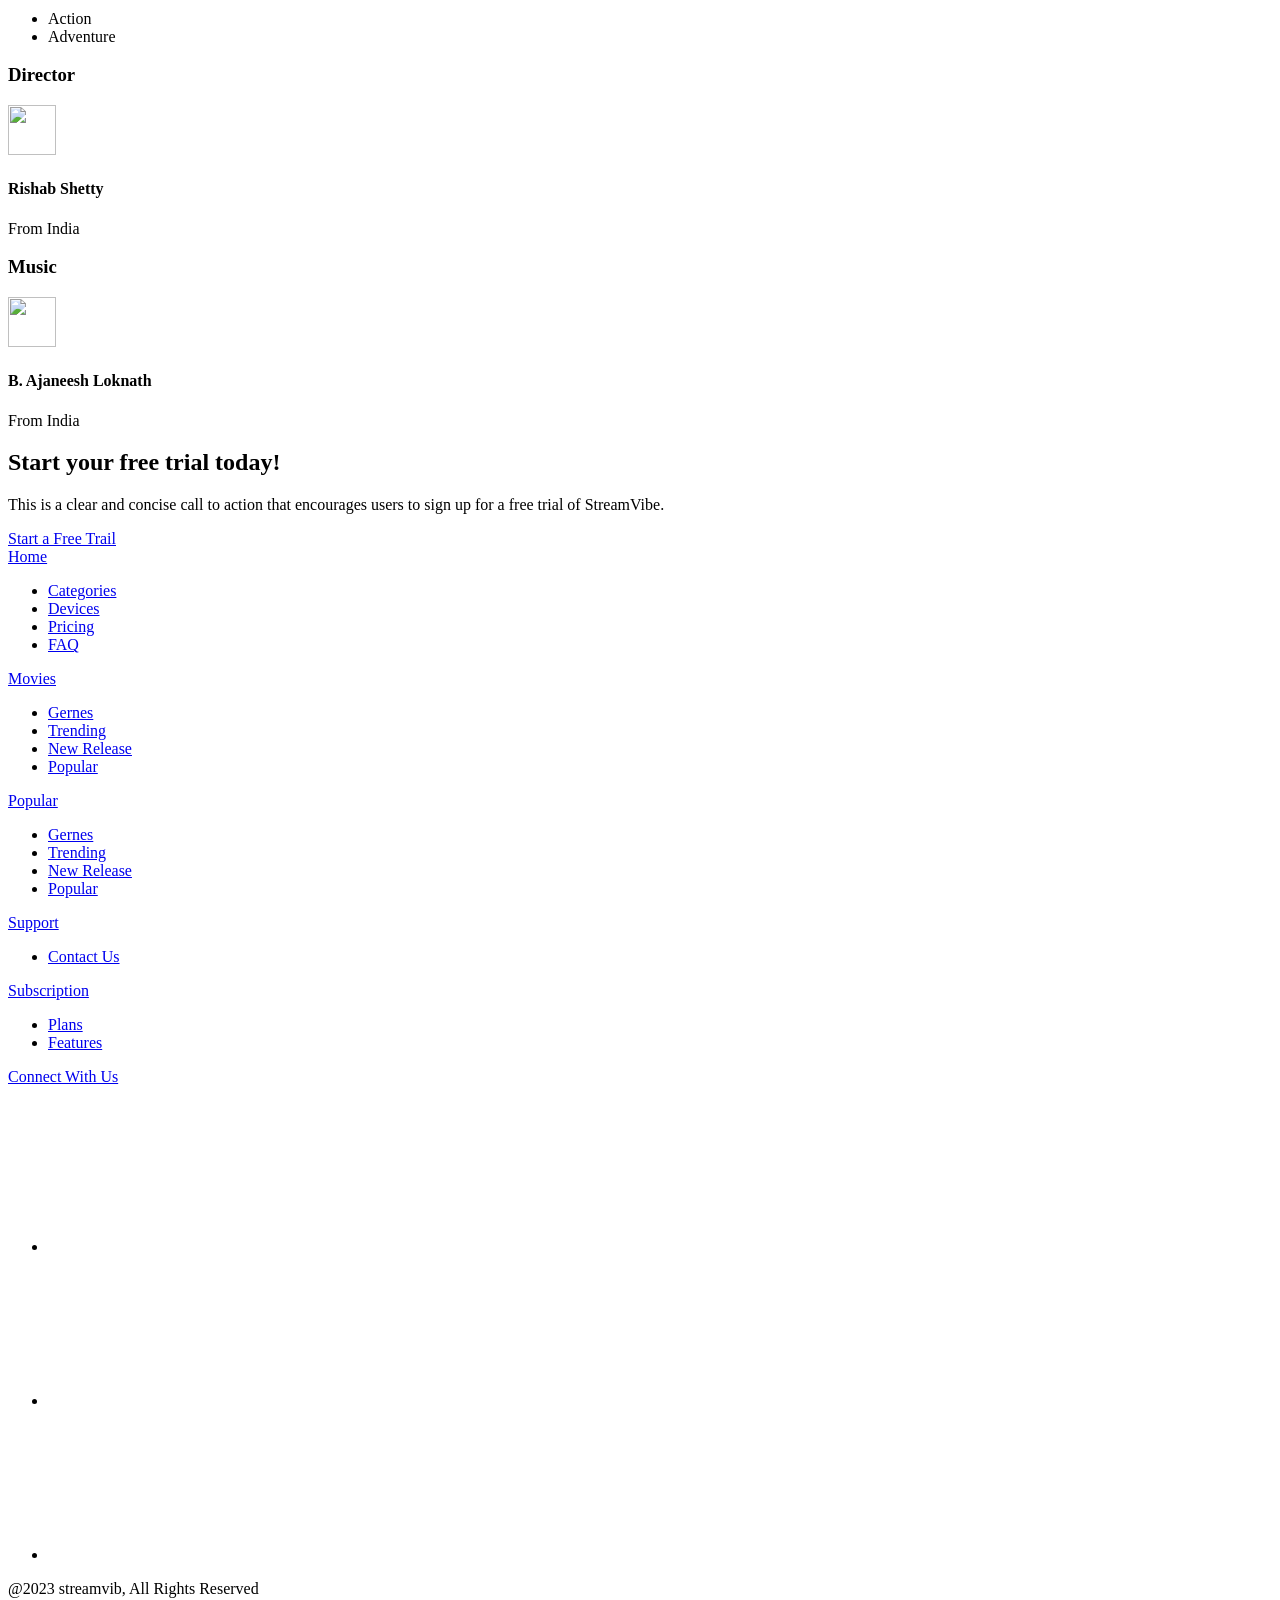
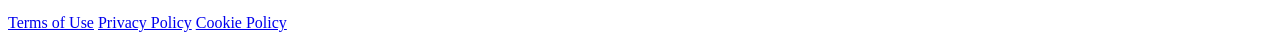
==== commit ccdb93ca: "Add files via upload" ====
--- a/movie.html
+++ b/movie.html
@@ -14,7 +14,7 @@
   <body>
     <header class="header" data-js-overlay-menu="">
       <div class="header__inner container">
-        <a class="header__logo logo" href="./" title="Home" aria-label="Home">
+        <a class="header__logo logo" href="/Stream-Vibe/" title="Home" aria-label="Home">
           <img class="logo__image" src="/Stream-Vibe/assets/images/logo.svg" alt="" width="199" height="60" loading="eager">
         </a>
         <dialog class="header__overlay-menu-dialog" data-js-overlay-menu-dialog="">
